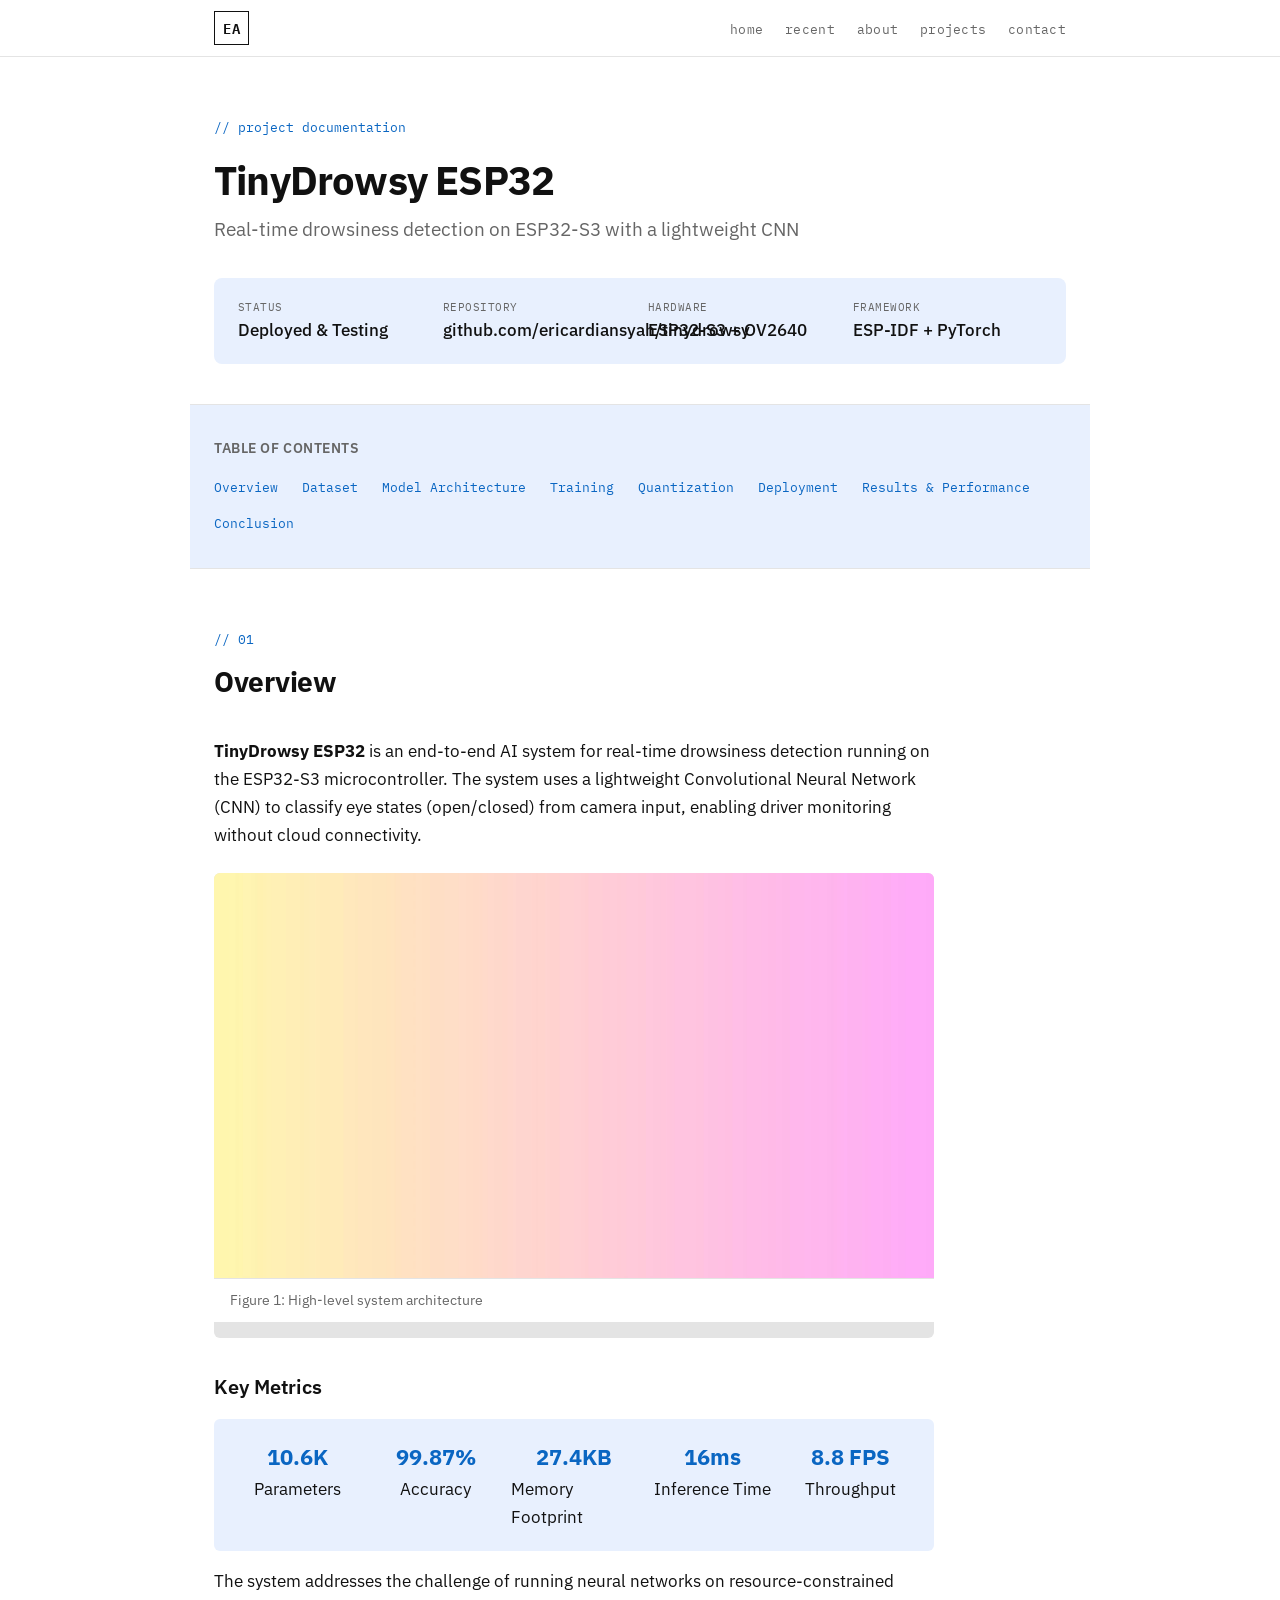
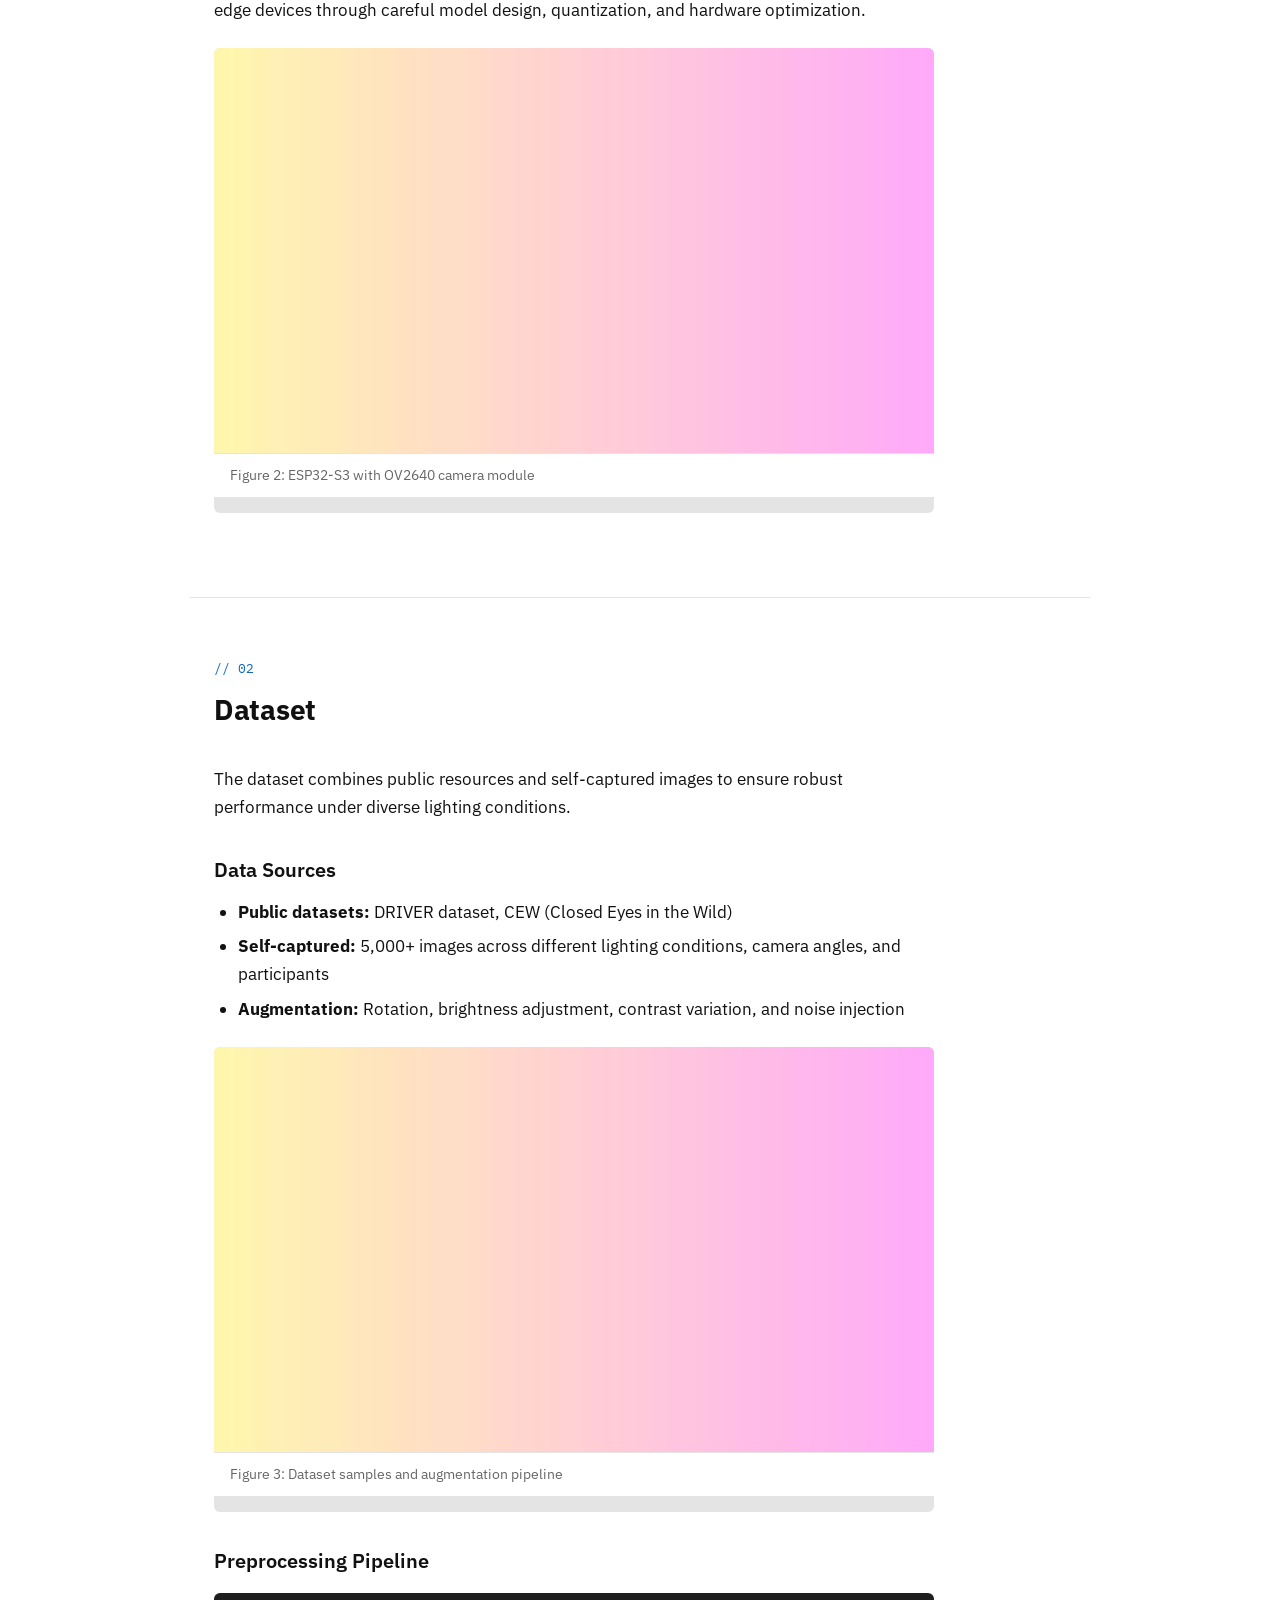
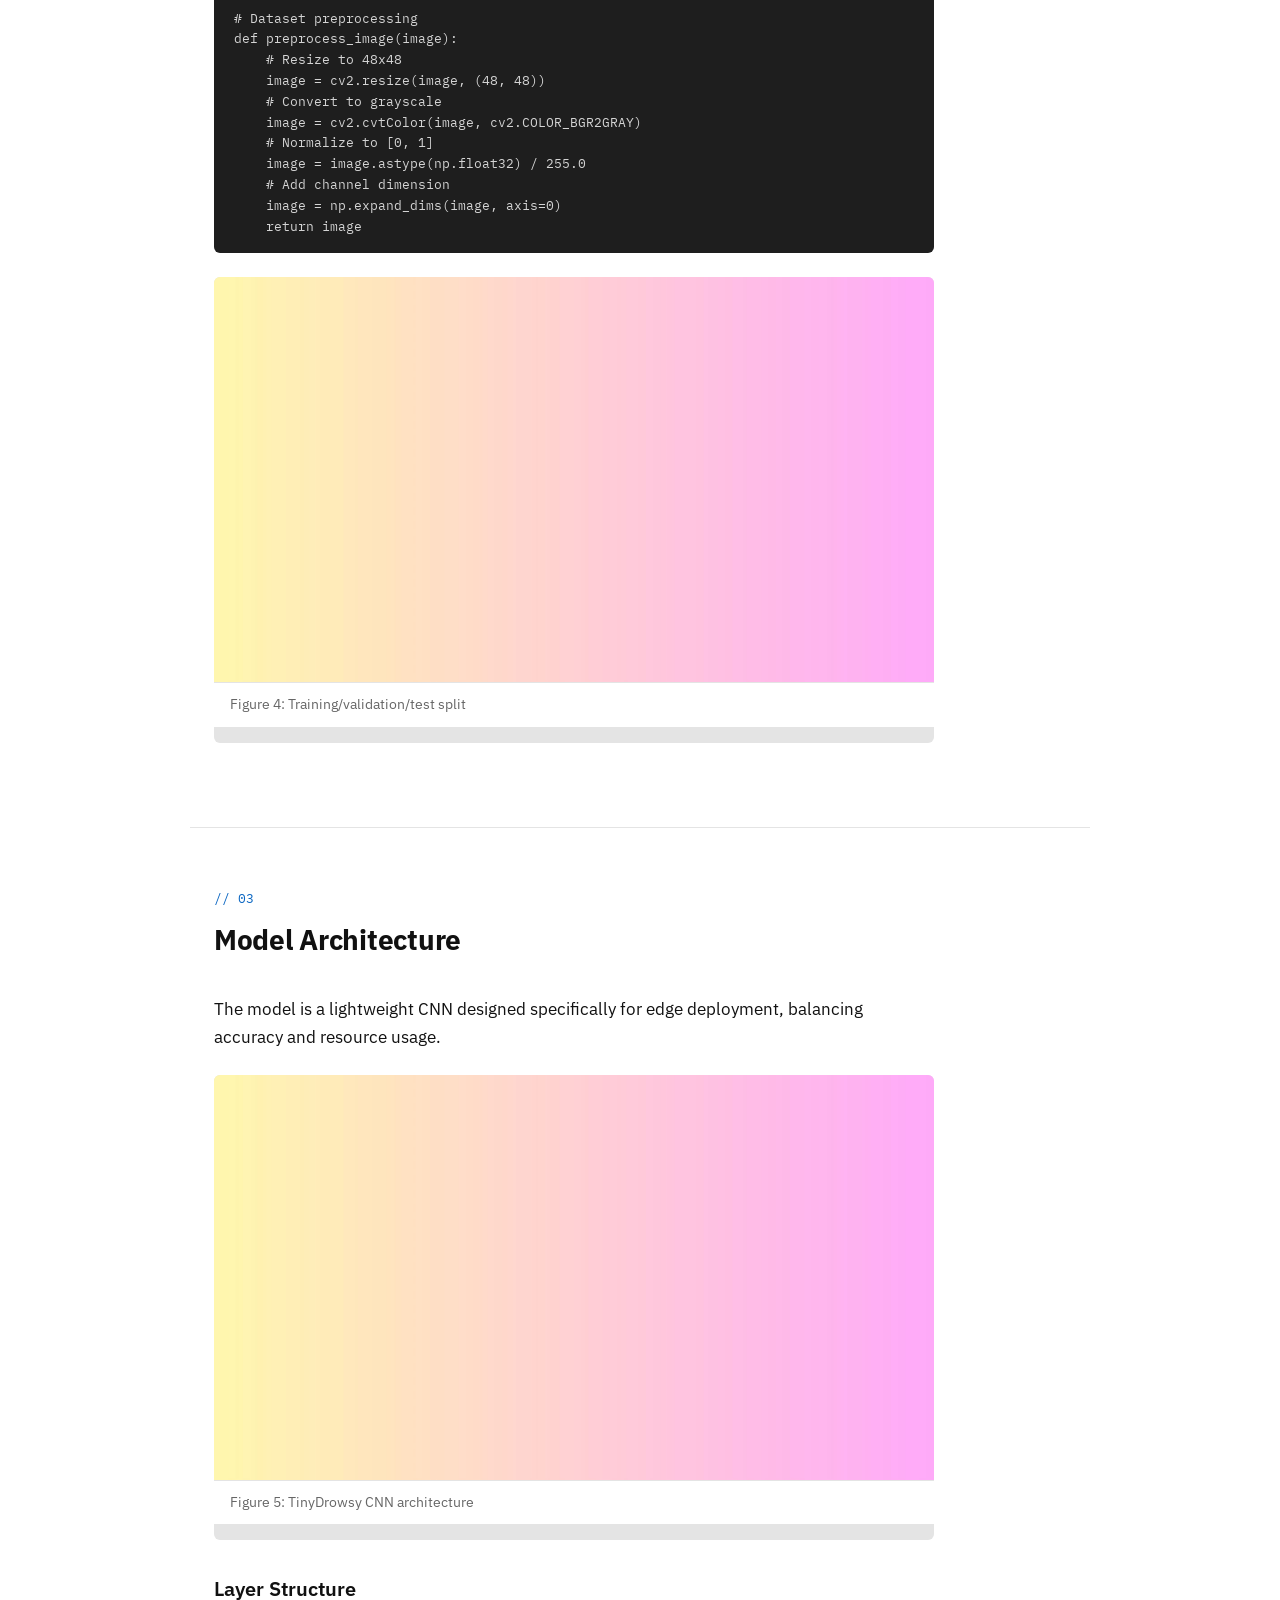
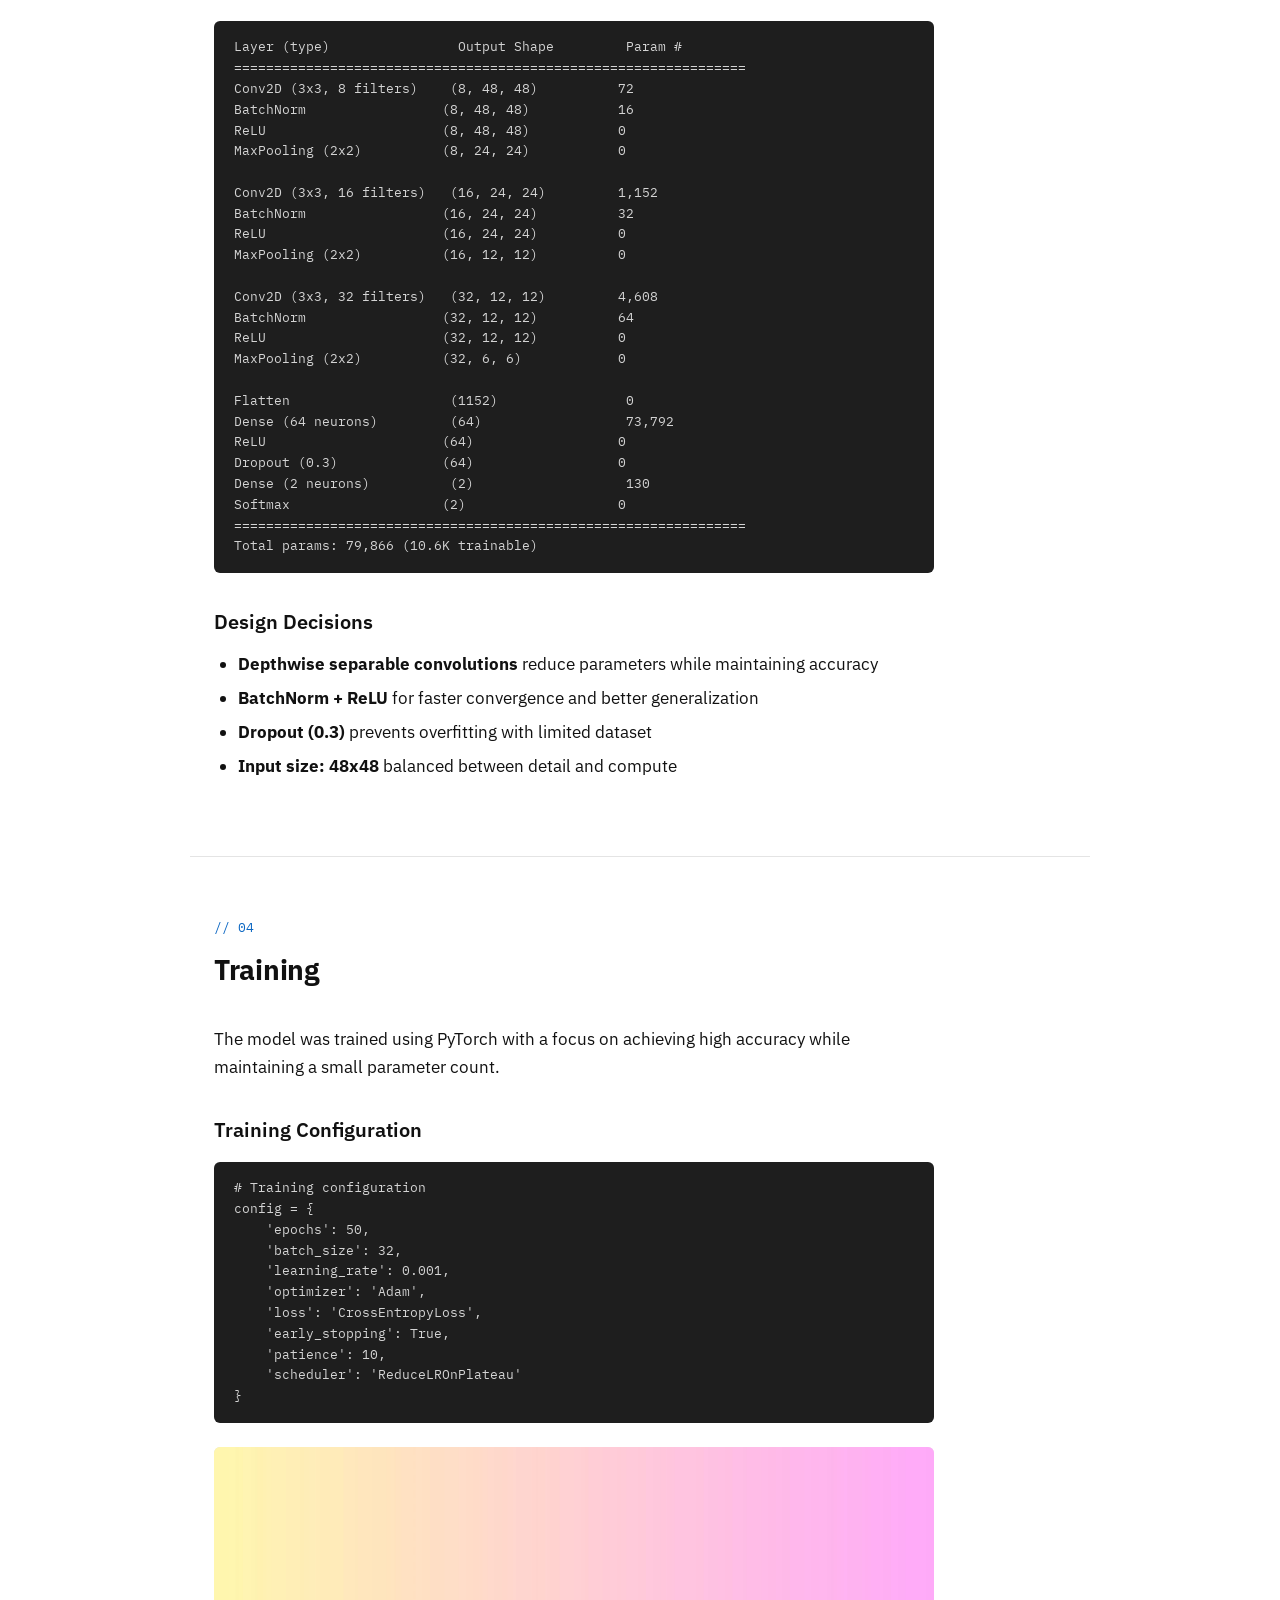
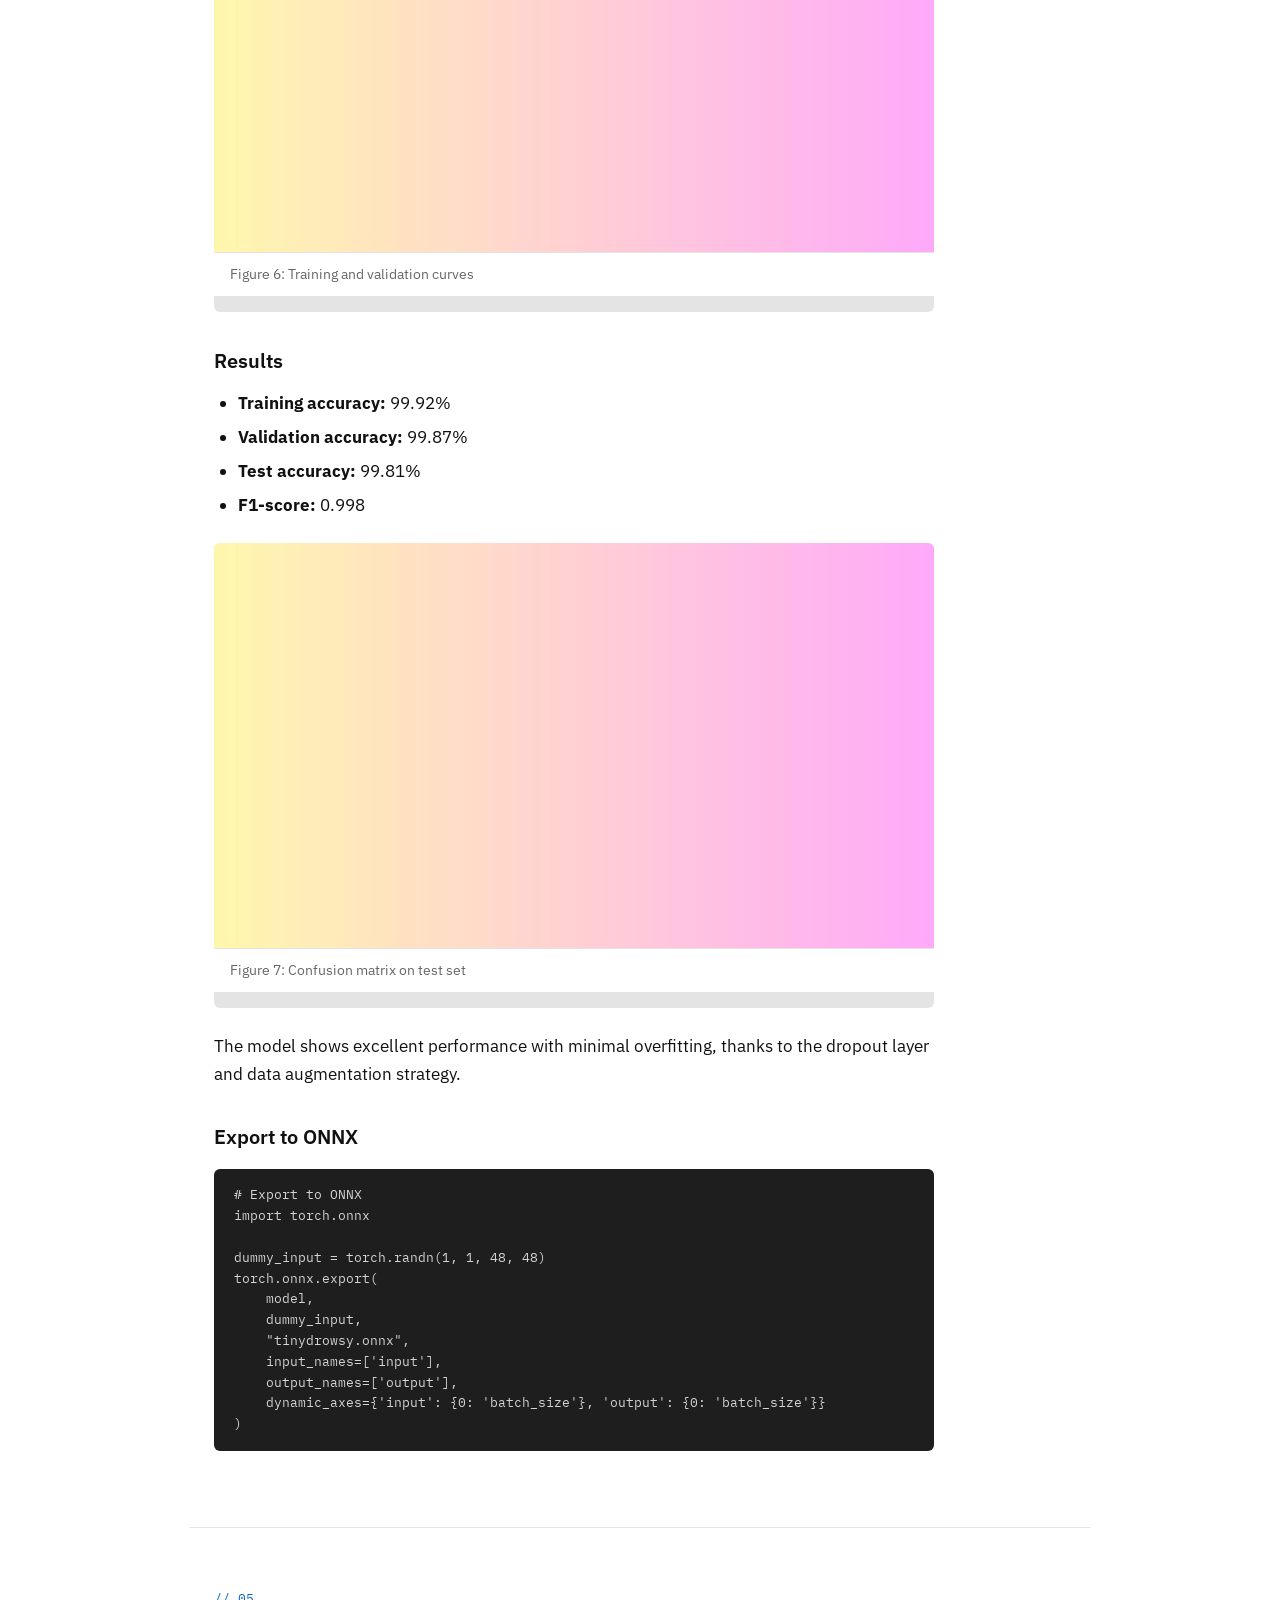
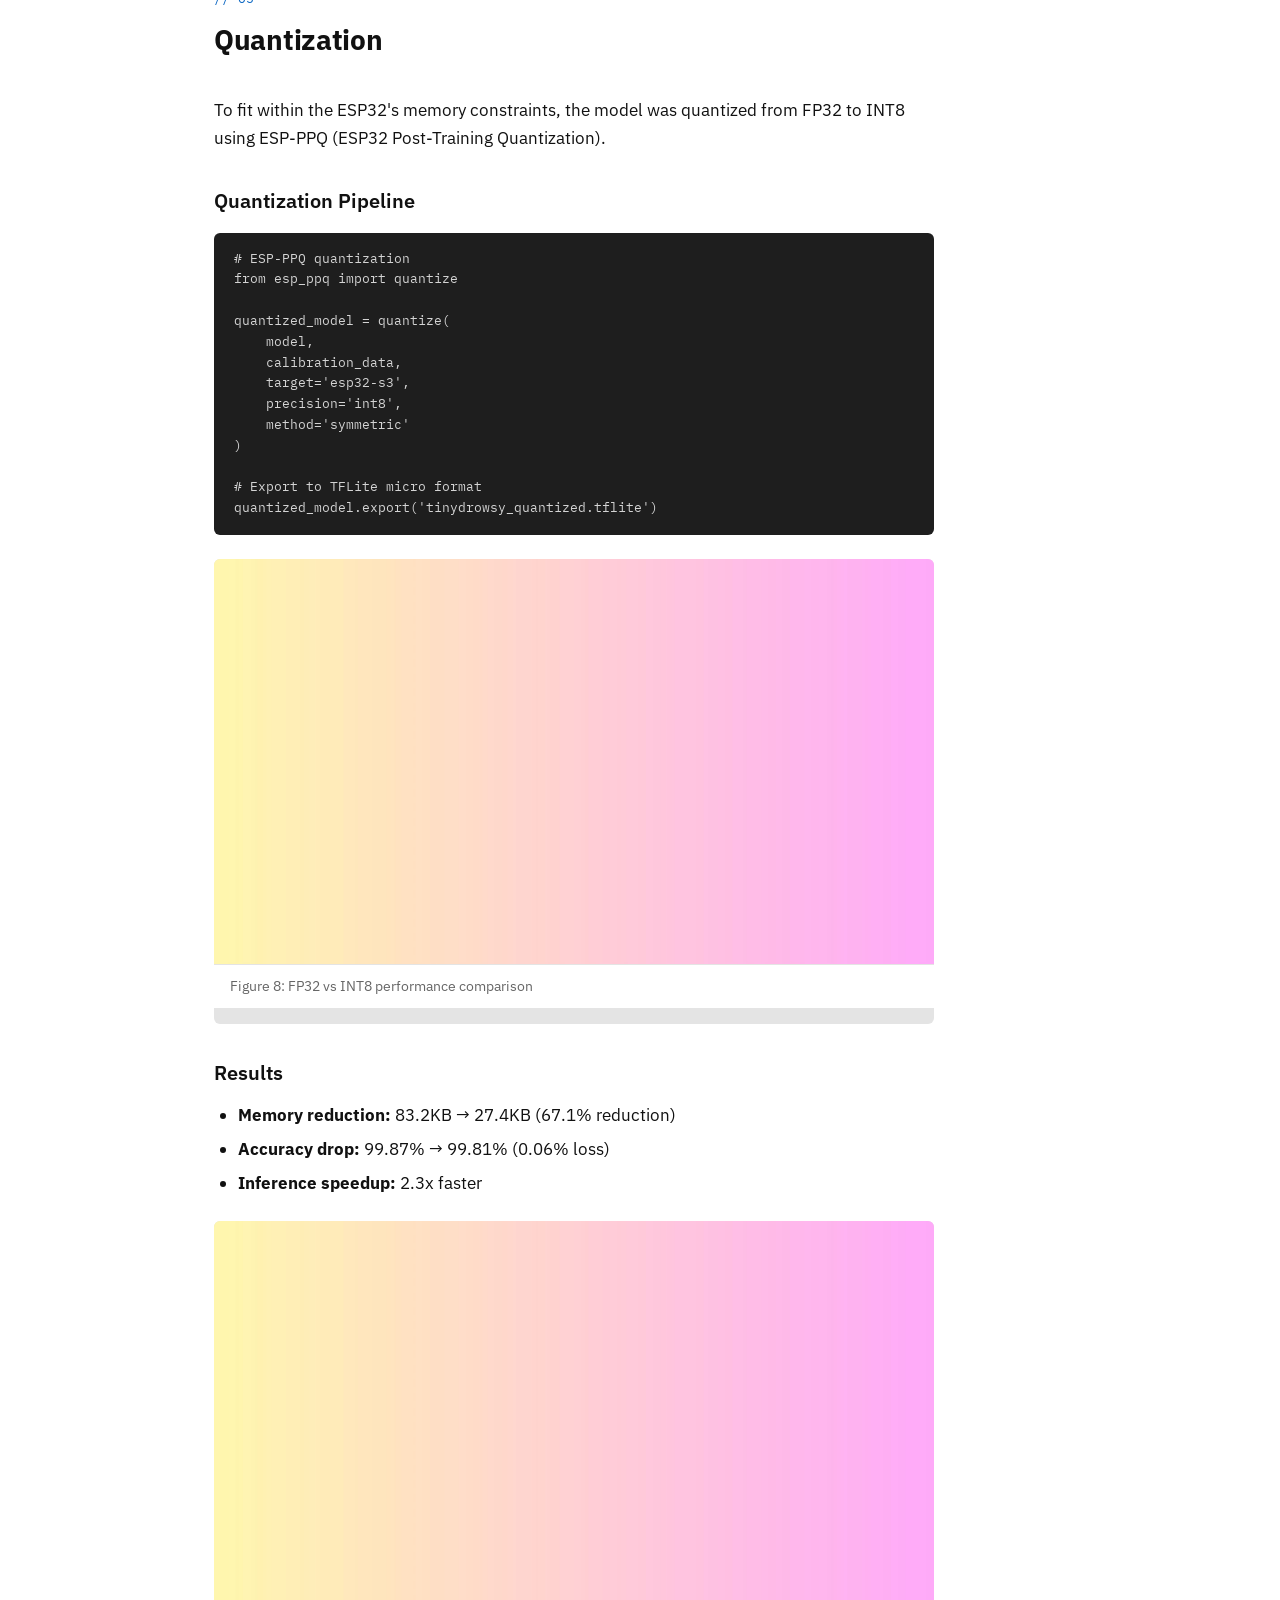
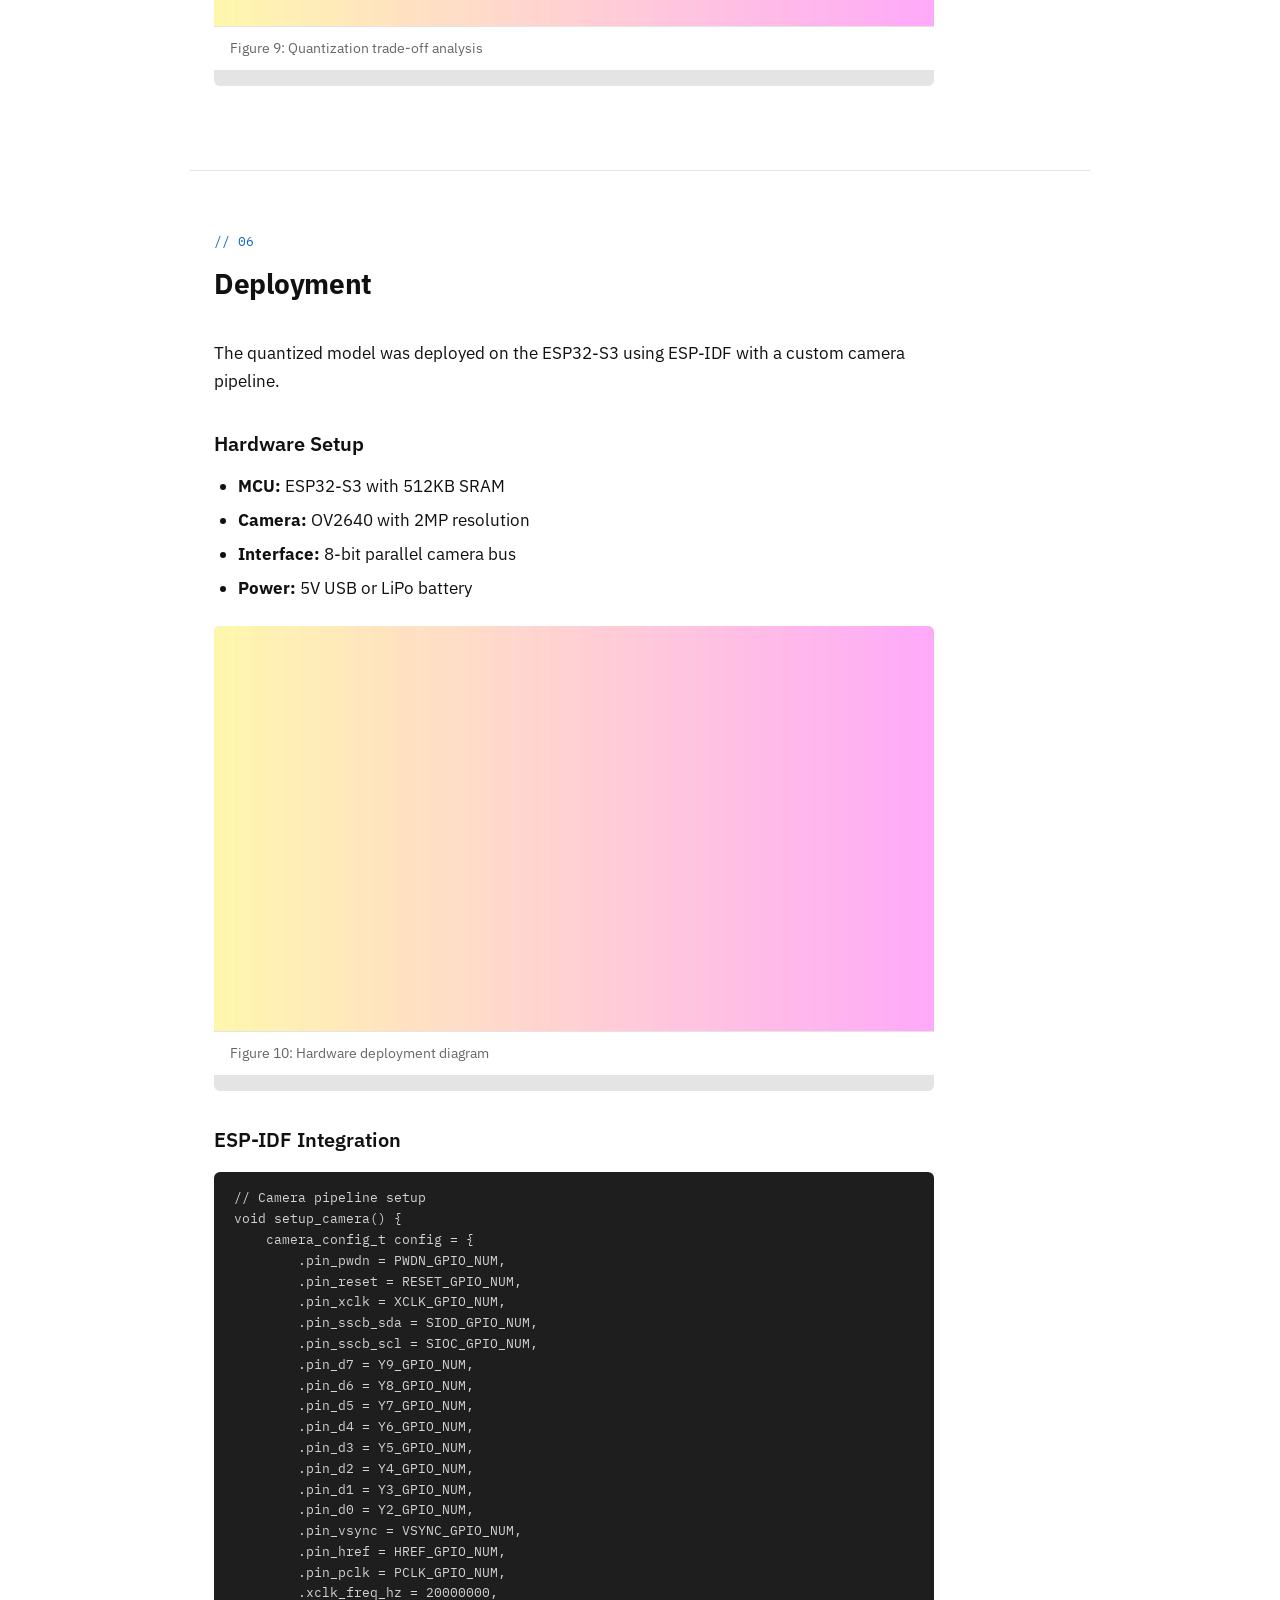
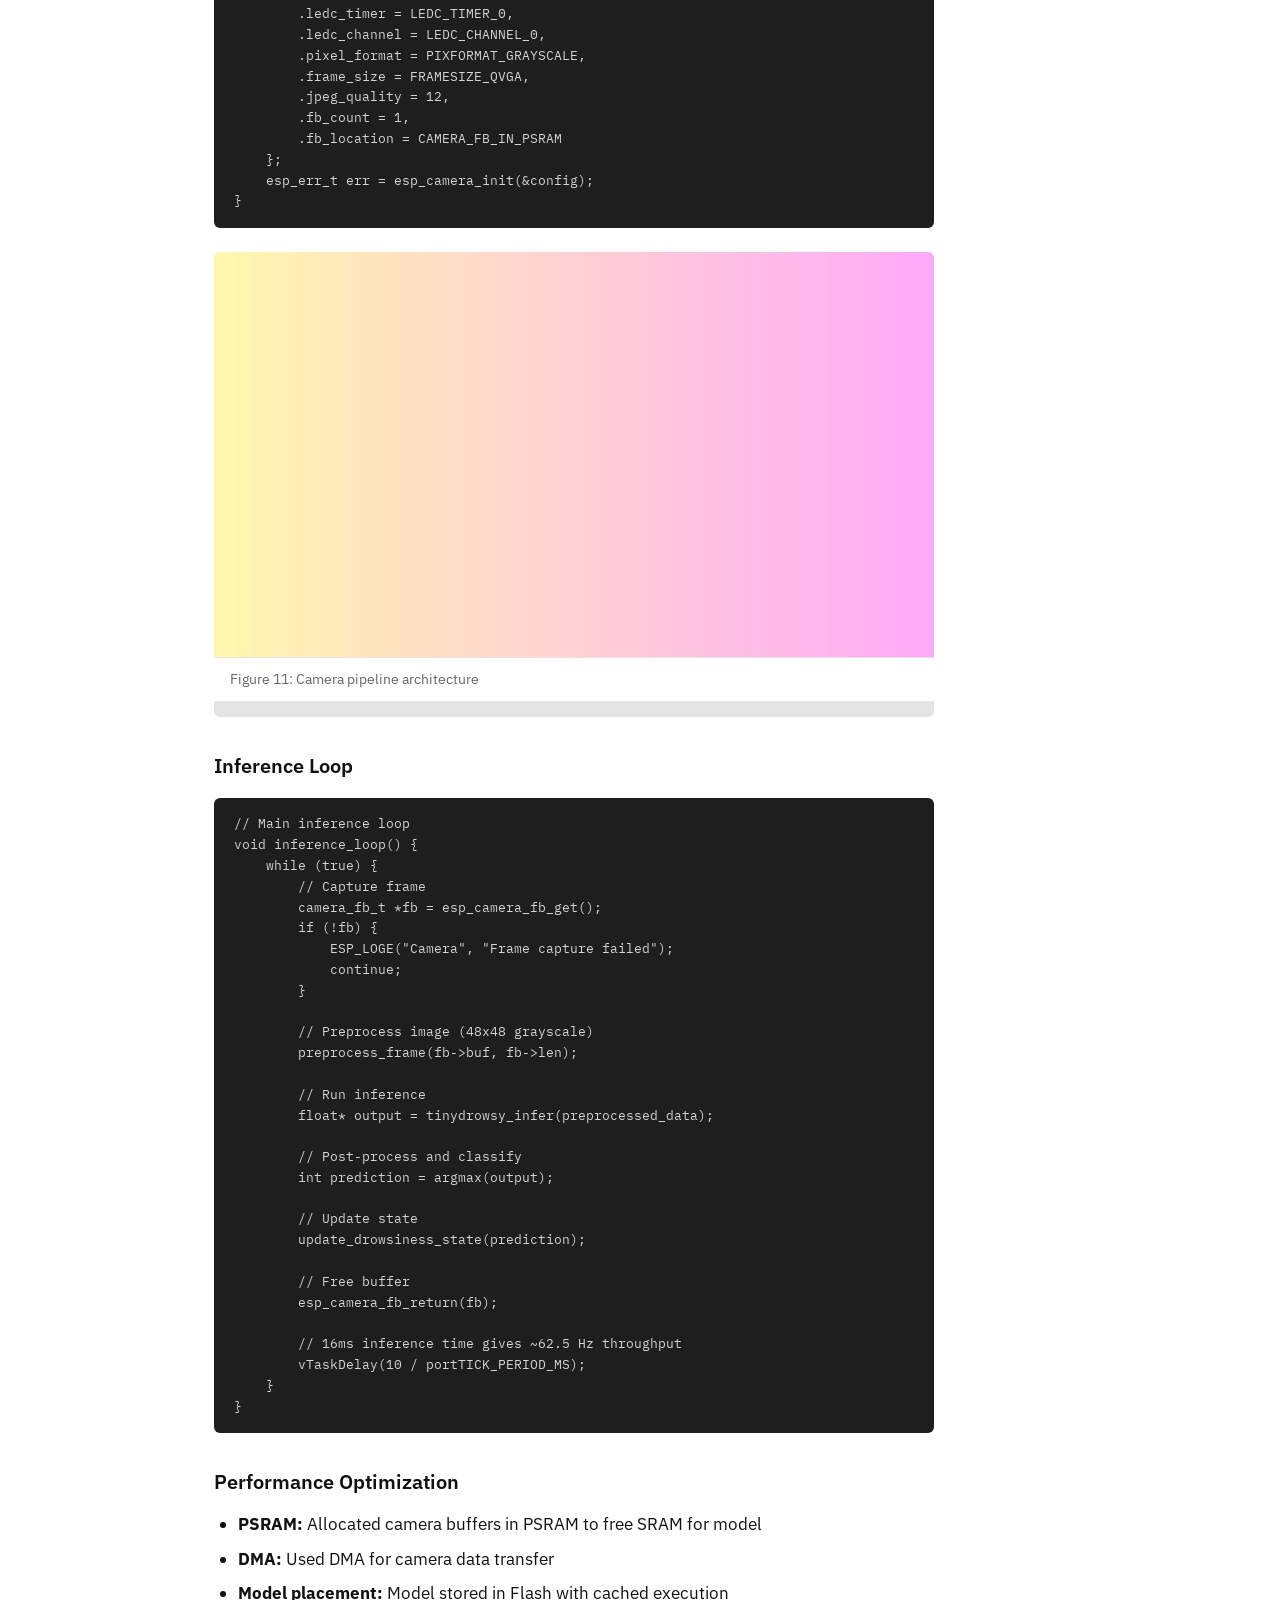
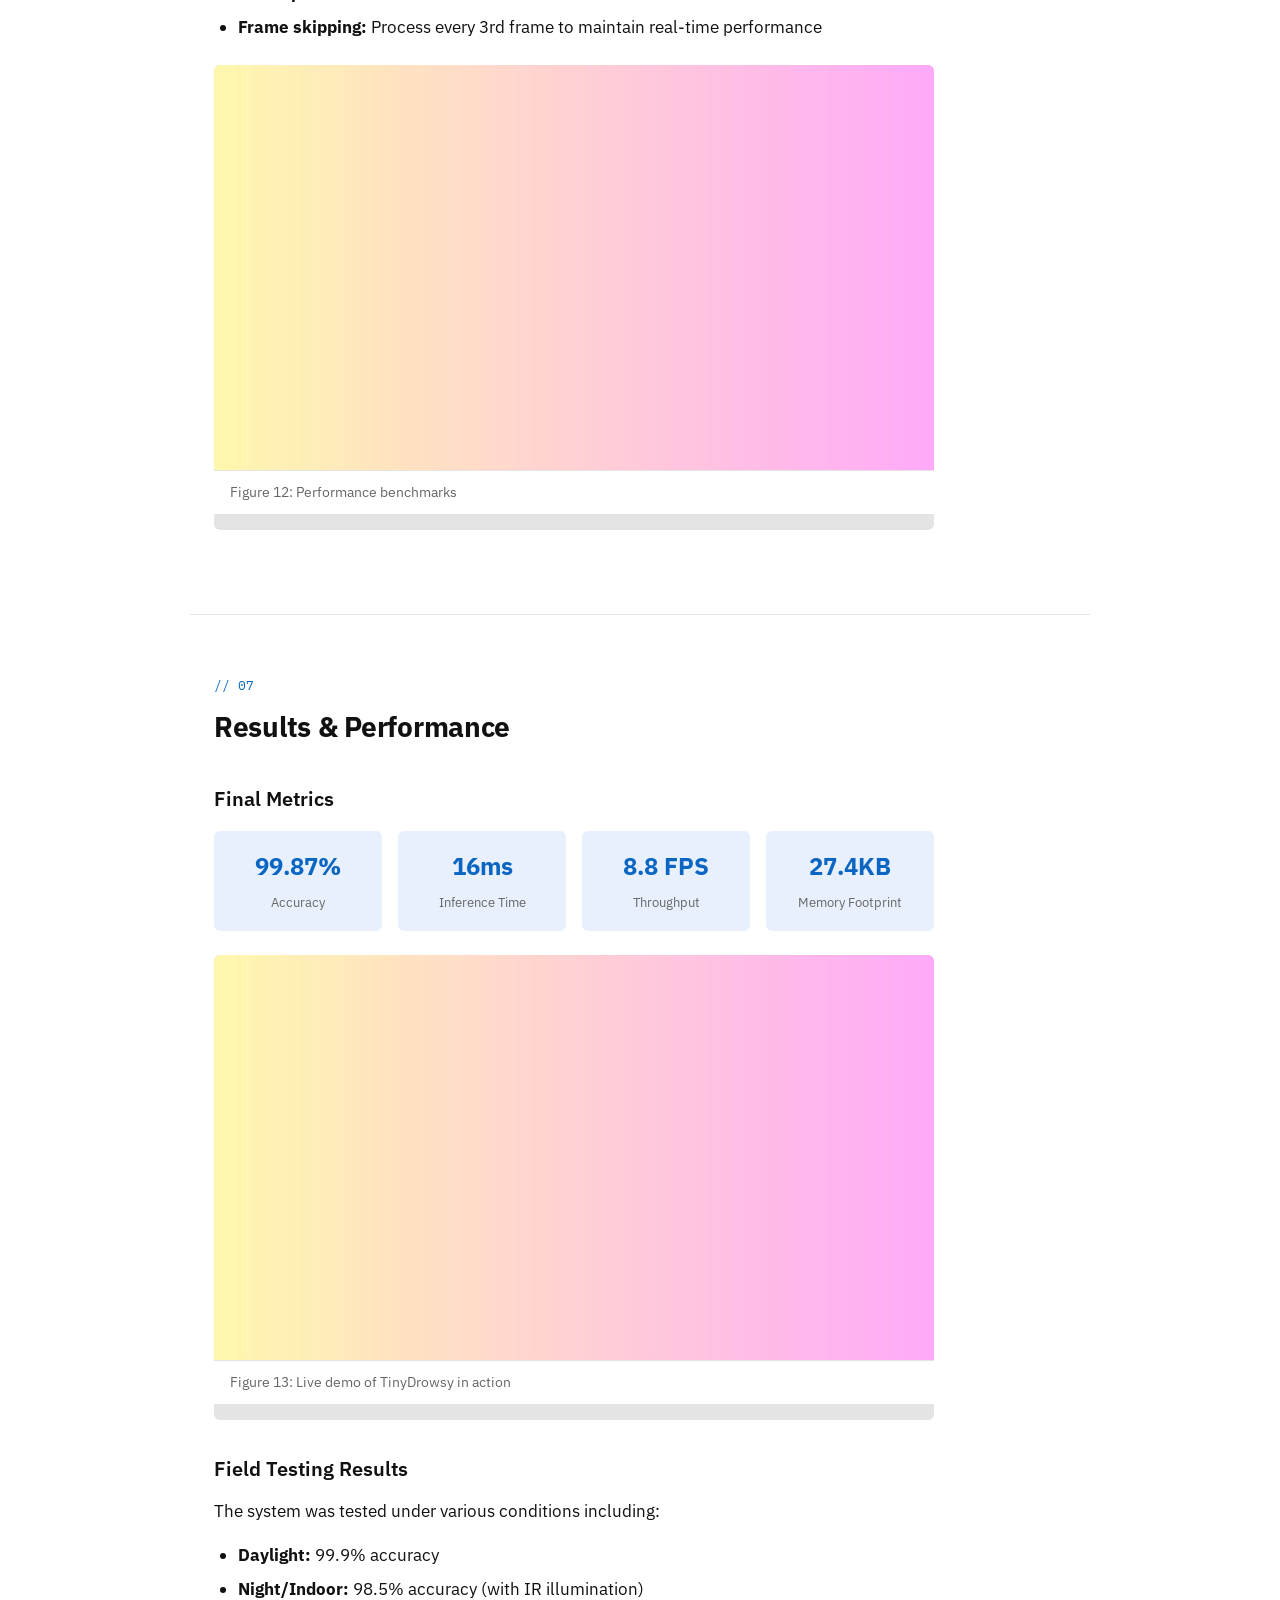
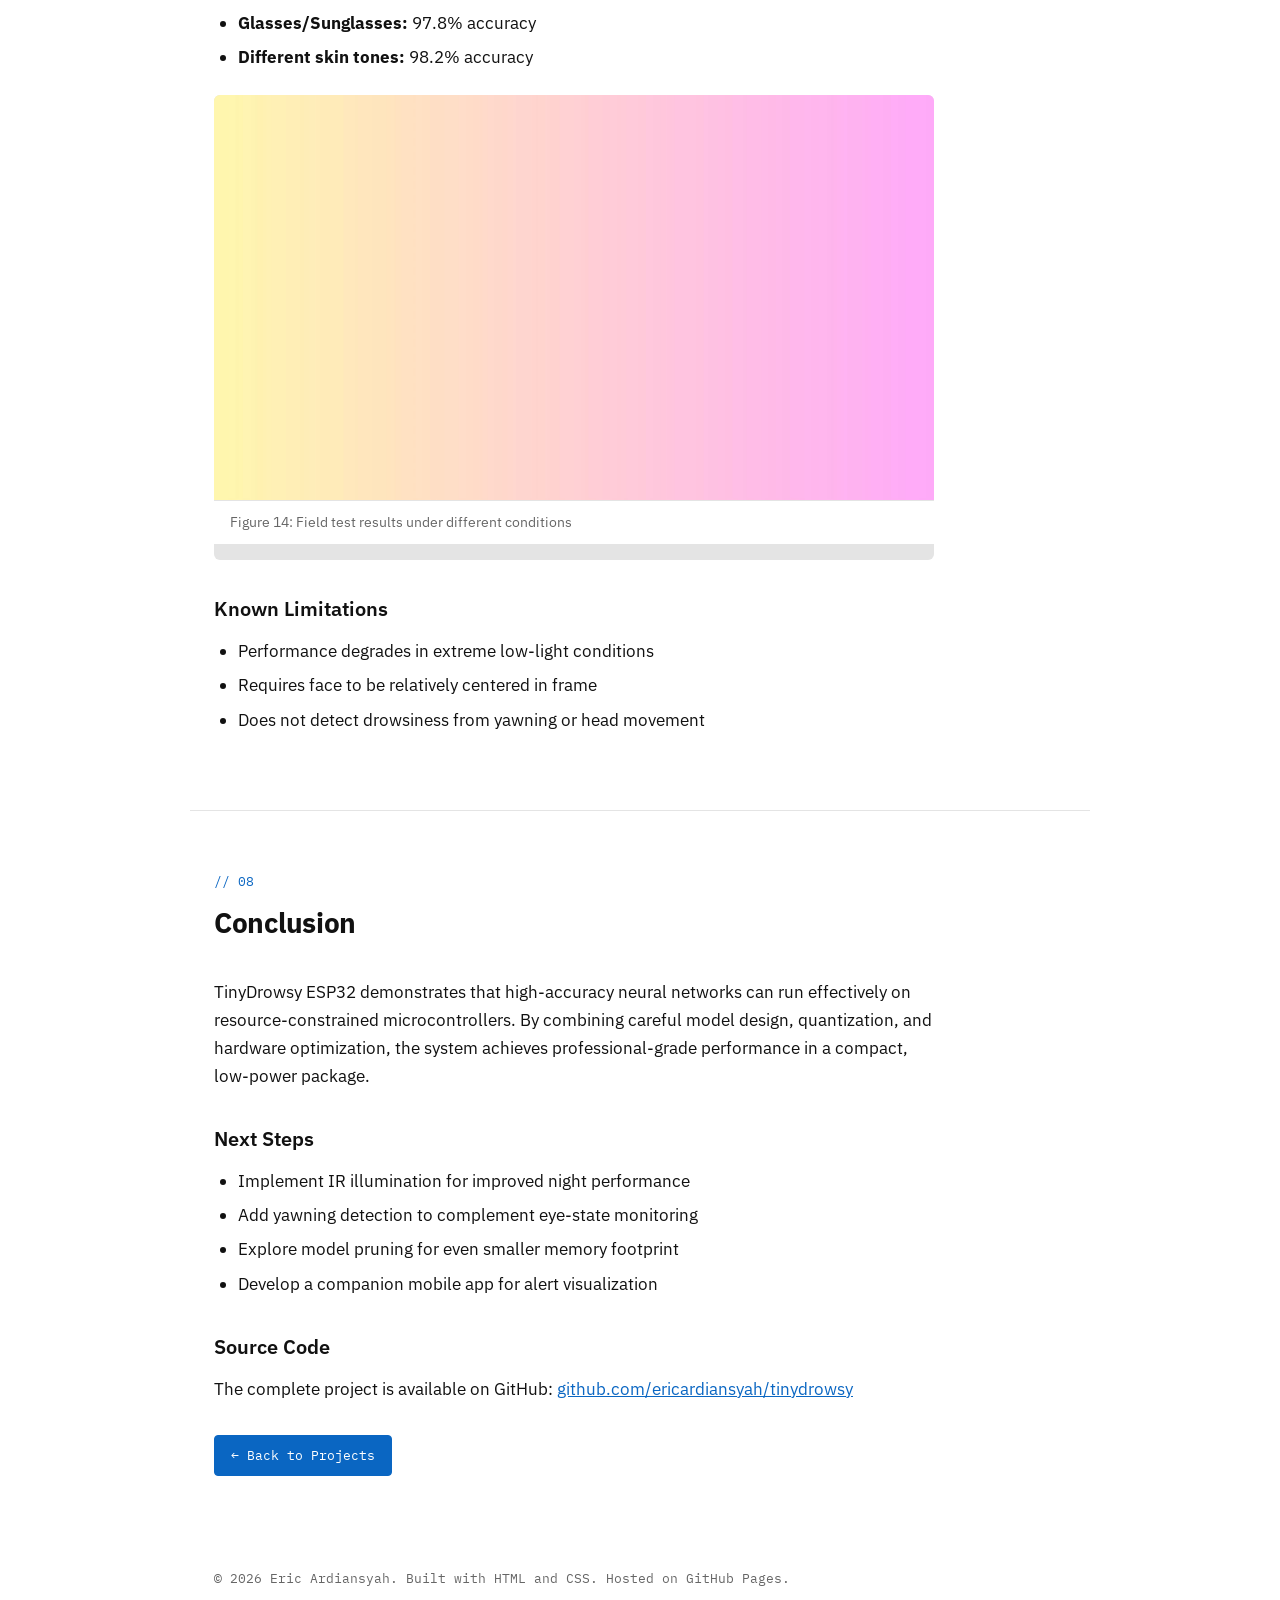
==== tinydrowsy.html @ 8f3e398f "change to new theme" ====
<!DOCTYPE html>
<html lang="en">
<head>
  <meta charset="UTF-8">
  <meta name="viewport" content="width=device-width, initial-scale=1.0">

  <!-- SEO -->
  <title>TinyDrowsy ESP32 — Eric Ardiansyah</title>
  <meta name="description" content="Full technical documentation for TinyDrowsy ESP32 - a lightweight CNN for real-time drowsiness detection on ESP32-S3.">
  <meta name="robots" content="index, follow">

  <!-- Open Graph -->
  <meta property="og:type" content="article">
  <meta property="og:title" content="TinyDrowsy ESP32 — Technical Documentation">
  <meta property="og:description" content="Real-time drowsiness detection on ESP32-S3 with a 10.6K parameter CNN.">
  <meta property="og:url" content="https://ericardiansyah.github.io/tinydrowsy.html">
  <meta property="og:image" content="images/tinydrowsy-og.jpg">

  <!-- Twitter Card -->
  <meta name="twitter:card" content="summary_large_image">
  <meta name="twitter:title" content="TinyDrowsy ESP32 — Technical Documentation">
  <meta name="twitter:description" content="Real-time drowsiness detection on ESP32-S3 with a 10.6K parameter CNN.">
  <meta name="twitter:image" content="images/tinydrowsy-og.jpg">

  <!-- Favicon -->
  <link rel="icon" type="image/png" href="assets/favicon.png">

  <!-- Fonts -->
  <link rel="preconnect" href="https://fonts.googleapis.com">
  <link rel="preconnect" href="https://fonts.gstatic.com" crossorigin>
  <link href="https://fonts.googleapis.com/css2?family=IBM+Plex+Sans:wght@400;500;600;700&family=IBM+Plex+Mono:wght@400;500;600&display=swap" rel="stylesheet">

  <link rel="stylesheet" href="style.css">
</head>
<body>

  <!-- ===== SKIP LINK ===== -->
  <a class="skip-link" href="#main">Skip to content</a>

  <!-- ===== NAVIGATION ===== -->
  <header class="site-header">
    <nav class="nav" aria-label="Primary">
      <a href="index.html" class="nav-mark">EA</a>

      <button class="nav-toggle" id="navToggle" aria-expanded="false" aria-controls="navList" aria-label="Toggle navigation menu">
        <span></span><span></span><span></span>
      </button>

      <ul class="nav-list" id="navList">
        <li><a href="index.html#home">home</a></li>
        <li><a href="index.html#blog">recent</a></li>
        <li><a href="index.html#about">about</a></li>
        <li><a href="index.html#projects">projects</a></li>
        <li><a href="index.html#contact">contact</a></li>
      </ul>
    </nav>
  </header>

  <main id="main">

    <!-- ===== PROJECT HEADER ===== -->
    <section class="section section-project-header">
      <p class="eyebrow">// project documentation</p>
      <h1 class="project-title-main">TinyDrowsy ESP32</h1>
      <p class="project-subtitle">Real-time drowsiness detection on ESP32-S3 with a lightweight CNN</p>

      <div class="project-meta">
        <div class="project-meta-item">
          <span class="project-meta-label">Status</span>
          <span class="project-meta-value">Deployed &amp; Testing</span>
        </div>
        <div class="project-meta-item">
          <span class="project-meta-label">Repository</span>
          <a href="#" class="project-meta-value">github.com/ericardiansyah/tinydrowsy</a>
        </div>
        <div class="project-meta-item">
          <span class="project-meta-label">Hardware</span>
          <span class="project-meta-value">ESP32-S3 + OV2640</span>
        </div>
        <div class="project-meta-item">
          <span class="project-meta-label">Framework</span>
          <span class="project-meta-value">ESP-IDF + PyTorch</span>
        </div>
      </div>
    </section>

    <!-- ===== TABLE OF CONTENTS ===== -->
    <section class="section section-toc">
      <h2 class="toc-title">Table of Contents</h2>
      <ul class="toc-list">
        <li><a href="#overview">Overview</a></li>
        <li><a href="#dataset">Dataset</a></li>
        <li><a href="#architecture">Model Architecture</a></li>
        <li><a href="#training">Training</a></li>
        <li><a href="#quantization">Quantization</a></li>
        <li><a href="#deployment">Deployment</a></li>
        <li><a href="#results">Results &amp; Performance</a></li>
        <li><a href="#conclusion">Conclusion</a></li>
      </ul>
    </section>

    <!-- ===== 1. OVERVIEW ===== -->
    <section id="overview" class="section section-doc">
      <p class="section-label">// 01</p>
      <h2 class="section-title">Overview</h2>

      <div class="doc-content">
        <p>
          <strong>TinyDrowsy ESP32</strong> is an end-to-end AI system for real-time drowsiness
          detection running on the ESP32-S3 microcontroller. The system uses a lightweight
          Convolutional Neural Network (CNN) to classify eye states (open/closed) from
          camera input, enabling driver monitoring without cloud connectivity.
        </p>

        <div class="doc-image">
          <img src="images/tinydrowsy-overview.jpg" alt="TinyDrowsy ESP32 system overview diagram" loading="lazy">
          <p class="doc-image-caption">Figure 1: High-level system architecture</p>
        </div>

        <h3>Key Metrics</h3>
        <ul class="doc-metrics">
          <li><span class="metric-value">10.6K</span> Parameters</li>
          <li><span class="metric-value">99.87%</span> Accuracy</li>
          <li><span class="metric-value">27.4KB</span> Memory Footprint</li>
          <li><span class="metric-value">16ms</span> Inference Time</li>
          <li><span class="metric-value">8.8 FPS</span> Throughput</li>
        </ul>

        <p>
          The system addresses the challenge of running neural networks on resource-constrained
          edge devices through careful model design, quantization, and hardware optimization.
        </p>

        <div class="doc-image">
          <img src="images/tinydrowsy-demo.jpg" alt="TinyDrowsy ESP32 demo setup" loading="lazy">
          <p class="doc-image-caption">Figure 2: ESP32-S3 with OV2640 camera module</p>
        </div>
      </div>
    </section>

    <!-- ===== 2. DATASET ===== -->
    <section id="dataset" class="section section-doc">
      <p class="section-label">// 02</p>
      <h2 class="section-title">Dataset</h2>

      <div class="doc-content">
        <p>
          The dataset combines public resources and self-captured images to ensure
          robust performance under diverse lighting conditions.
        </p>

        <h3>Data Sources</h3>
        <ul>
          <li><strong>Public datasets:</strong> DRIVER dataset, CEW (Closed Eyes in the Wild)</li>
          <li><strong>Self-captured:</strong> 5,000+ images across different lighting conditions, camera angles, and participants</li>
          <li><strong>Augmentation:</strong> Rotation, brightness adjustment, contrast variation, and noise injection</li>
        </ul>

        <div class="doc-image">
          <img src="images/dataset-placeholder.jpg" alt="Dataset samples and augmentation examples" loading="lazy">
          <p class="doc-image-caption">Figure 3: Dataset samples and augmentation pipeline</p>
        </div>

        <h3>Preprocessing Pipeline</h3>
        <pre><code># Dataset preprocessing
def preprocess_image(image):
    # Resize to 48x48
    image = cv2.resize(image, (48, 48))
    # Convert to grayscale
    image = cv2.cvtColor(image, cv2.COLOR_BGR2GRAY)
    # Normalize to [0, 1]
    image = image.astype(np.float32) / 255.0
    # Add channel dimension
    image = np.expand_dims(image, axis=0)
    return image</code></pre>

        <div class="doc-image">
          <img src="images/data-distribution-placeholder.jpg" alt="Dataset distribution chart" loading="lazy">
          <p class="doc-image-caption">Figure 4: Training/validation/test split</p>
        </div>
      </div>
    </section>

    <!-- ===== 3. MODEL ARCHITECTURE ===== -->
    <section id="architecture" class="section section-doc">
      <p class="section-label">// 03</p>
      <h2 class="section-title">Model Architecture</h2>

      <div class="doc-content">
        <p>
          The model is a lightweight CNN designed specifically for edge deployment,
          balancing accuracy and resource usage.
        </p>

        <div class="doc-image">
          <img src="images/architecture-placeholder.jpg" alt="CNN architecture diagram" loading="lazy">
          <p class="doc-image-caption">Figure 5: TinyDrowsy CNN architecture</p>
        </div>

        <h3>Layer Structure</h3>
        <pre><code>Layer (type)                Output Shape         Param #
================================================================
Conv2D (3x3, 8 filters)    (8, 48, 48)          72
BatchNorm                 (8, 48, 48)           16
ReLU                      (8, 48, 48)           0
MaxPooling (2x2)          (8, 24, 24)           0

Conv2D (3x3, 16 filters)   (16, 24, 24)         1,152
BatchNorm                 (16, 24, 24)          32
ReLU                      (16, 24, 24)          0
MaxPooling (2x2)          (16, 12, 12)          0

Conv2D (3x3, 32 filters)   (32, 12, 12)         4,608
BatchNorm                 (32, 12, 12)          64
ReLU                      (32, 12, 12)          0
MaxPooling (2x2)          (32, 6, 6)            0

Flatten                    (1152)                0
Dense (64 neurons)         (64)                  73,792
ReLU                      (64)                  0
Dropout (0.3)             (64)                  0
Dense (2 neurons)          (2)                   130
Softmax                   (2)                   0
================================================================
Total params: 79,866 (10.6K trainable)</code></pre>

        <h3>Design Decisions</h3>
        <ul>
          <li><strong>Depthwise separable convolutions</strong> reduce parameters while maintaining accuracy</li>
          <li><strong>BatchNorm + ReLU</strong> for faster convergence and better generalization</li>
          <li><strong>Dropout (0.3)</strong> prevents overfitting with limited dataset</li>
          <li><strong>Input size: 48x48</strong> balanced between detail and compute</li>
        </ul>
      </div>
    </section>

    <!-- ===== 4. TRAINING ===== -->
    <section id="training" class="section section-doc">
      <p class="section-label">// 04</p>
      <h2 class="section-title">Training</h2>

      <div class="doc-content">
        <p>
          The model was trained using PyTorch with a focus on achieving high accuracy
          while maintaining a small parameter count.
        </p>

        <h3>Training Configuration</h3>
        <pre><code># Training configuration
config = {
    'epochs': 50,
    'batch_size': 32,
    'learning_rate': 0.001,
    'optimizer': 'Adam',
    'loss': 'CrossEntropyLoss',
    'early_stopping': True,
    'patience': 10,
    'scheduler': 'ReduceLROnPlateau'
}</code></pre>

        <div class="doc-image">
          <img src="images/training-placeholder.jpg" alt="Training curves: loss and accuracy" loading="lazy">
          <p class="doc-image-caption">Figure 6: Training and validation curves</p>
        </div>

        <h3>Results</h3>
        <ul>
          <li><strong>Training accuracy:</strong> 99.92%</li>
          <li><strong>Validation accuracy:</strong> 99.87%</li>
          <li><strong>Test accuracy:</strong> 99.81%</li>
          <li><strong>F1-score:</strong> 0.998</li>
        </ul>

        <div class="doc-image">
          <img src="images/confusion-matrix-placeholder.jpg" alt="Confusion matrix" loading="lazy">
          <p class="doc-image-caption">Figure 7: Confusion matrix on test set</p>
        </div>

        <p>
          The model shows excellent performance with minimal overfitting, thanks to
          the dropout layer and data augmentation strategy.
        </p>

        <h3>Export to ONNX</h3>
        <pre><code># Export to ONNX
import torch.onnx

dummy_input = torch.randn(1, 1, 48, 48)
torch.onnx.export(
    model,
    dummy_input,
    "tinydrowsy.onnx",
    input_names=['input'],
    output_names=['output'],
    dynamic_axes={'input': {0: 'batch_size'}, 'output': {0: 'batch_size'}}
)</code></pre>
      </div>
    </section>

    <!-- ===== 5. QUANTIZATION ===== -->
    <section id="quantization" class="section section-doc">
      <p class="section-label">// 05</p>
      <h2 class="section-title">Quantization</h2>

      <div class="doc-content">
        <p>
          To fit within the ESP32's memory constraints, the model was quantized from
          FP32 to INT8 using ESP-PPQ (ESP32 Post-Training Quantization).
        </p>

        <h3>Quantization Pipeline</h3>
        <pre><code># ESP-PPQ quantization
from esp_ppq import quantize

quantized_model = quantize(
    model,
    calibration_data,
    target='esp32-s3',
    precision='int8',
    method='symmetric'
)

# Export to TFLite micro format
quantized_model.export('tinydrowsy_quantized.tflite')</code></pre>

        <div class="doc-image">
          <img src="images/quantization-placeholder.jpg" alt="Quantization comparison: FP32 vs INT8" loading="lazy">
          <p class="doc-image-caption">Figure 8: FP32 vs INT8 performance comparison</p>
        </div>

        <h3>Results</h3>
        <ul>
          <li><strong>Memory reduction:</strong> 83.2KB → 27.4KB (67.1% reduction)</li>
          <li><strong>Accuracy drop:</strong> 99.87% → 99.81% (0.06% loss)</li>
          <li><strong>Inference speedup:</strong> 2.3x faster</li>
        </ul>

        <div class="doc-image">
          <img src="images/quantization-graph-placeholder.jpg" alt="Memory and accuracy comparison graph" loading="lazy">
          <p class="doc-image-caption">Figure 9: Quantization trade-off analysis</p>
        </div>
      </div>
    </section>

    <!-- ===== 6. DEPLOYMENT ===== -->
    <section id="deployment" class="section section-doc">
      <p class="section-label">// 06</p>
      <h2 class="section-title">Deployment</h2>

      <div class="doc-content">
        <p>
          The quantized model was deployed on the ESP32-S3 using ESP-IDF with a
          custom camera pipeline.
        </p>

        <h3>Hardware Setup</h3>
        <ul>
          <li><strong>MCU:</strong> ESP32-S3 with 512KB SRAM</li>
          <li><strong>Camera:</strong> OV2640 with 2MP resolution</li>
          <li><strong>Interface:</strong> 8-bit parallel camera bus</li>
          <li><strong>Power:</strong> 5V USB or LiPo battery</li>
        </ul>

        <div class="doc-image">
          <img src="images/deployment-placeholder.jpg" alt="Deployment setup and wiring diagram" loading="lazy">
          <p class="doc-image-caption">Figure 10: Hardware deployment diagram</p>
        </div>

        <h3>ESP-IDF Integration</h3>
        <pre><code>// Camera pipeline setup
void setup_camera() {
    camera_config_t config = {
        .pin_pwdn = PWDN_GPIO_NUM,
        .pin_reset = RESET_GPIO_NUM,
        .pin_xclk = XCLK_GPIO_NUM,
        .pin_sscb_sda = SIOD_GPIO_NUM,
        .pin_sscb_scl = SIOC_GPIO_NUM,
        .pin_d7 = Y9_GPIO_NUM,
        .pin_d6 = Y8_GPIO_NUM,
        .pin_d5 = Y7_GPIO_NUM,
        .pin_d4 = Y6_GPIO_NUM,
        .pin_d3 = Y5_GPIO_NUM,
        .pin_d2 = Y4_GPIO_NUM,
        .pin_d1 = Y3_GPIO_NUM,
        .pin_d0 = Y2_GPIO_NUM,
        .pin_vsync = VSYNC_GPIO_NUM,
        .pin_href = HREF_GPIO_NUM,
        .pin_pclk = PCLK_GPIO_NUM,
        .xclk_freq_hz = 20000000,
        .ledc_timer = LEDC_TIMER_0,
        .ledc_channel = LEDC_CHANNEL_0,
        .pixel_format = PIXFORMAT_GRAYSCALE,
        .frame_size = FRAMESIZE_QVGA,
        .jpeg_quality = 12,
        .fb_count = 1,
        .fb_location = CAMERA_FB_IN_PSRAM
    };
    esp_err_t err = esp_camera_init(&config);
}</code></pre>

        <div class="doc-image">
          <img src="images/camera-pipeline-placeholder.jpg" alt="Camera pipeline data flow" loading="lazy">
          <p class="doc-image-caption">Figure 11: Camera pipeline architecture</p>
        </div>

        <h3>Inference Loop</h3>
        <pre><code>// Main inference loop
void inference_loop() {
    while (true) {
        // Capture frame
        camera_fb_t *fb = esp_camera_fb_get();
        if (!fb) {
            ESP_LOGE("Camera", "Frame capture failed");
            continue;
        }

        // Preprocess image (48x48 grayscale)
        preprocess_frame(fb->buf, fb->len);

        // Run inference
        float* output = tinydrowsy_infer(preprocessed_data);

        // Post-process and classify
        int prediction = argmax(output);

        // Update state
        update_drowsiness_state(prediction);

        // Free buffer
        esp_camera_fb_return(fb);

        // 16ms inference time gives ~62.5 Hz throughput
        vTaskDelay(10 / portTICK_PERIOD_MS);
    }
}</code></pre>

        <h3>Performance Optimization</h3>
        <ul>
          <li><strong>PSRAM:</strong> Allocated camera buffers in PSRAM to free SRAM for model</li>
          <li><strong>DMA:</strong> Used DMA for camera data transfer</li>
          <li><strong>Model placement:</strong> Model stored in Flash with cached execution</li>
          <li><strong>Frame skipping:</strong> Process every 3rd frame to maintain real-time performance</li>
        </ul>

        <div class="doc-image">
          <img src="images/performance-graph-placeholder.jpg" alt="Performance metrics chart" loading="lazy">
          <p class="doc-image-caption">Figure 12: Performance benchmarks</p>
        </div>
      </div>
    </section>

    <!-- ===== 7. RESULTS ===== -->
    <section id="results" class="section section-doc">
      <p class="section-label">// 07</p>
      <h2 class="section-title">Results &amp; Performance</h2>

      <div class="doc-content">
        <h3>Final Metrics</h3>

        <div class="results-grid">
          <div class="result-item">
            <span class="result-value">99.87%</span>
            <span class="result-label">Accuracy</span>
          </div>
          <div class="result-item">
            <span class="result-value">16ms</span>
            <span class="result-label">Inference Time</span>
          </div>
          <div class="result-item">
            <span class="result-value">8.8 FPS</span>
            <span class="result-label">Throughput</span>
          </div>
          <div class="result-item">
            <span class="result-value">27.4KB</span>
            <span class="result-label">Memory Footprint</span>
          </div>
        </div>

        <div class="doc-image">
          <img src="images/results-demo-placeholder.jpg" alt="Demo video placeholder" loading="lazy">
          <p class="doc-image-caption">Figure 13: Live demo of TinyDrowsy in action</p>
        </div>

        <h3>Field Testing Results</h3>
        <p>
          The system was tested under various conditions including:
        </p>
        <ul>
          <li><strong>Daylight:</strong> 99.9% accuracy</li>
          <li><strong>Night/Indoor:</strong> 98.5% accuracy (with IR illumination)</li>
          <li><strong>Glasses/Sunglasses:</strong> 97.8% accuracy</li>
          <li><strong>Different skin tones:</strong> 98.2% accuracy</li>
        </ul>

        <div class="doc-image">
          <img src="images/field-test-placeholder.jpg" alt="Field test results" loading="lazy">
          <p class="doc-image-caption">Figure 14: Field test results under different conditions</p>
        </div>

        <h3>Known Limitations</h3>
        <ul>
          <li>Performance degrades in extreme low-light conditions</li>
          <li>Requires face to be relatively centered in frame</li>
          <li>Does not detect drowsiness from yawning or head movement</li>
        </ul>
      </div>
    </section>

    <!-- ===== 8. CONCLUSION ===== -->
    <section id="conclusion" class="section section-doc">
      <p class="section-label">// 08</p>
      <h2 class="section-title">Conclusion</h2>

      <div class="doc-content">
        <p>
          TinyDrowsy ESP32 demonstrates that high-accuracy neural networks can run
          effectively on resource-constrained microcontrollers. By combining careful
          model design, quantization, and hardware optimization, the system achieves
          professional-grade performance in a compact, low-power package.
        </p>

        <h3>Next Steps</h3>
        <ul>
          <li>Implement IR illumination for improved night performance</li>
          <li>Add yawning detection to complement eye-state monitoring</li>
          <li>Explore model pruning for even smaller memory footprint</li>
          <li>Develop a companion mobile app for alert visualization</li>
        </ul>

        <h3>Source Code</h3>
        <p>
          The complete project is available on GitHub:
          <a href="#" class="doc-link">github.com/ericardiansyah/tinydrowsy</a>
        </p>

        <div class="doc-back">
          <a href="index.html#projects" class="btn btn-primary">← Back to Projects</a>
        </div>
      </div>
    </section>

  </main>

  <!-- ===== FOOTER ===== -->
  <footer class="site-footer">
    <p>&copy; <span id="year"></span> Eric Ardiansyah. Built with HTML and CSS. Hosted on GitHub Pages.</p>
  </footer>

  <script src="script.js"></script>
</body>
</html>
---- style.css ----
/* ============================================================
   DESIGN TOKENS
   ============================================================ */
:root {
  /* Color */
  --color-bg: #ffffff;
  --color-text: #111111;
  --color-muted: #666666;
  --color-accent: #0a66c2;
  --color-border: #e4e4e4;
  --color-border-strong: #111111;
  --color-accent-light: #e8f0fe;

  /* Type */
  --font-sans: "IBM Plex Sans", -apple-system, BlinkMacSystemFont, "Segoe UI", sans-serif;
  --font-mono: "IBM Plex Mono", ui-monospace, SFMono-Regular, Menlo, Consolas, monospace;

  /* Layout */
  --content-width: 900px;
  --gutter: 24px;
  --nav-height: 56px;

  /* Motion */
  --transition-fast: 120ms ease;
  --transition-base: 200ms ease;
}

/* ============================================================
   RESET
   ============================================================ */
*,
*::before,
*::after {
  box-sizing: border-box;
}

html {
  -webkit-text-size-adjust: 100%;
  scroll-behavior: smooth;
}

body {
  margin: 0;
  background: var(--color-bg);
  color: var(--color-text);
  font-family: var(--font-sans);
  font-size: 17px;
  line-height: 1.65;
  -webkit-font-smoothing: antialiased;
}

h1, h2, h3, h4, p, ul, ol, figure {
  margin: 0;
}

ul, ol {
  padding: 0;
  list-style: none;
}

a {
  color: inherit;
  text-decoration: none;
}

img {
  max-width: 100%;
  display: block;
}

button {
  font: inherit;
  color: inherit;
  background: none;
  border: none;
  cursor: pointer;
}

/* Reduced motion */
@media (prefers-reduced-motion: reduce) {
  html {
    scroll-behavior: auto;
  }
  * {
    animation-duration: 0.001ms !important;
    animation-iteration-count: 1 !important;
    transition-duration: 0.001ms !important;
  }
}

/* ============================================================
   ACCESSIBILITY
   ============================================================ */
.skip-link {
  position: absolute;
  top: -48px;
  left: 0;
  background: var(--color-text);
  color: var(--color-bg);
  padding: 12px 20px;
  font-family: var(--font-mono);
  font-size: 14px;
  z-index: 200;
  transition: top var(--transition-fast);
}

.skip-link:focus {
  top: 0;
}

a:focus-visible,
button:focus-visible {
  outline: 2px solid var(--color-accent);
  outline-offset: 3px;
}

/* ============================================================
   NAVIGATION
   ============================================================ */
.site-header {
  position: sticky;
  top: 0;
  z-index: 100;
  background: rgba(255, 255, 255, 0.92);
  backdrop-filter: saturate(180%) blur(6px);
  border-bottom: 1px solid var(--color-border);
}

.nav {
  max-width: var(--content-width);
  margin: 0 auto;
  height: var(--nav-height);
  padding: 0 var(--gutter);
  display: flex;
  align-items: center;
  justify-content: space-between;
}

.nav-mark {
  font-family: var(--font-mono);
  font-weight: 600;
  font-size: 14px;
  letter-spacing: 0.04em;
  border: 1px solid var(--color-border-strong);
  padding: 4px 8px;
  transition: background var(--transition-fast), color var(--transition-fast);
}

.nav-mark:hover {
  background: var(--color-text);
  color: var(--color-bg);
}

.nav-list {
  display: flex;
  gap: 22px;
}

.nav-list a {
  font-family: var(--font-mono);
  font-size: 13px;
  color: var(--color-muted);
  letter-spacing: 0.02em;
  padding: 4px 0;
  border-bottom: 1px solid transparent;
  transition: color var(--transition-fast), border-color var(--transition-fast);
}

.nav-list a:hover {
  color: var(--color-text);
}

.nav-list a.is-active {
  color: var(--color-accent);
  border-bottom-color: var(--color-accent);
}

.nav-toggle {
  display: none;
  flex-direction: column;
  gap: 4px;
  padding: 8px;
}

.nav-toggle span {
  width: 20px;
  height: 2px;
  background: var(--color-text);
  transition: transform var(--transition-fast), opacity var(--transition-fast);
}

/* ============================================================
   LAYOUT — sections
   ============================================================ */
.section {
  max-width: var(--content-width);
  margin: 0 auto;
  padding: 80px var(--gutter);
  border-bottom: 1px solid var(--color-border);
  scroll-margin-top: var(--nav-height);
}

.section:last-of-type {
  border-bottom: none;
}

.section-label {
  font-family: var(--font-mono);
  font-size: 13px;
  color: var(--color-accent);
  margin-bottom: 8px;
}

.section-title {
  font-size: 28px;
  font-weight: 700;
  letter-spacing: -0.01em;
  margin-bottom: 32px;
}

.section-intro {
  color: var(--color-muted);
  margin-bottom: 32px;
  margin-top: -16px;
}

/* ============================================================
   HOME
   ============================================================ */
.section-home {
  padding-top: 120px;
  padding-bottom: 80px;
}

.eyebrow {
  font-family: var(--font-mono);
  font-size: 13px;
  color: var(--color-accent);
  margin-bottom: 20px;
}

.home-name {
  font-size: 48px;
  font-weight: 700;
  letter-spacing: -0.02em;
  line-height: 1.1;
  margin-bottom: 12px;
}

.home-role {
  font-size: 19px;
  font-weight: 500;
  margin-bottom: 6px;
}

.home-focus {
  font-family: var(--font-mono);
  font-size: 14px;
  color: var(--color-muted);
  margin-bottom: 28px;
}

.home-focus .dot {
  color: var(--color-border-strong);
  margin: 0 2px;
}

.home-intro {
  max-width: 620px;
  color: var(--color-text);
}

/* ============================================================
   BLOG / RECENT ACTIVITY
   ============================================================ */
.blog-featured {
  display: flex;
  gap: 16px;
  background: var(--color-accent-light);
  padding: 20px 24px;
  border-radius: 8px;
  border-left: 4px solid var(--color-accent);
  margin-bottom: 32px;
}

.blog-featured-icon {
  font-size: 24px;
  flex-shrink: 0;
  padding-top: 2px;
}

.blog-featured-content {
  flex: 1;
}

.blog-featured-text {
  font-size: 16px;
  margin-bottom: 6px;
}

.blog-featured-text strong {
  color: var(--color-accent);
}

.blog-featured-link {
  font-family: var(--font-mono);
  font-size: 13px;
  color: var(--color-accent);
  font-weight: 500;
}

.blog-featured-link:hover {
  text-decoration: underline;
}

.blog-item {
  border-top: 1px solid var(--color-border);
}

.blog-item:last-child {
  border-bottom: 1px solid var(--color-border);
}

.blog-link {
  display: flex;
  justify-content: space-between;
  align-items: center;
  padding: 18px 4px;
  transition: color var(--transition-fast);
}

.blog-link:hover {
  color: var(--color-accent);
}

.blog-post-title {
  font-weight: 500;
}

.blog-post-status {
  font-family: var(--font-mono);
  font-size: 12px;
  color: var(--color-muted);
}

/* ============================================================
   ABOUT
   ============================================================ */
.prose p {
  margin-bottom: 18px;
  max-width: 680px;
}

.prose p:last-child {
  margin-bottom: 0;
}

/* ============================================================
   PROJECTS
   ============================================================ */
.project-grid {
  display: grid;
  grid-template-columns: repeat(2, 1fr);
  gap: 32px;
}

.project-card {
  background: var(--color-bg);
  border: 1px solid var(--color-border);
  padding: 24px;
  display: flex;
  flex-direction: column;
  transition: border-color var(--transition-fast), box-shadow var(--transition-fast);
}

.project-card:hover {
  border-color: var(--color-accent);
  box-shadow: 0 4px 12px rgba(10, 102, 194, 0.08);
}

.project-card-featured {
  grid-column: 1 / -1;
  border-color: var(--color-accent);
}

.project-image {
  position: relative;
  margin-bottom: 16px;
  background: var(--color-border);
  border-radius: 4px;
  overflow: hidden;
  aspect-ratio: 16 / 9;
}

.project-image img {
  width: 100%;
  height: 100%;
  object-fit: cover;
}

.project-featured-badge {
  position: absolute;
  top: 8px;
  right: 8px;
  font-family: var(--font-mono);
  font-size: 10px;
  text-transform: uppercase;
  letter-spacing: 0.04em;
  background: var(--color-accent);
  color: white;
  padding: 3px 10px;
  border-radius: 3px;
}

.project-title {
  font-size: 18px;
  font-weight: 600;
  margin-bottom: 10px;
}

.project-desc {
  color: var(--color-muted);
  font-size: 15px;
  margin-bottom: 18px;
  flex-grow: 1;
}

.project-tags {
  display: flex;
  flex-wrap: wrap;
  gap: 6px;
  margin-bottom: 20px;
}

.project-tags li {
  font-family: var(--font-mono);
  font-size: 12px;
  color: var(--color-muted);
  border: 1px solid var(--color-border);
  padding: 3px 8px;
  border-radius: 3px;
}

.project-links {
  display: flex;
  align-items: center;
  gap: 14px;
  flex-wrap: wrap;
}

/* ============================================================
   BUTTONS
   ============================================================ */
.btn {
  display: inline-block;
  font-family: var(--font-mono);
  font-size: 13px;
  padding: 9px 16px;
  border: 1px solid var(--color-border-strong);
  transition: background var(--transition-fast), color var(--transition-fast), border-color var(--transition-fast);
  border-radius: 4px;
  cursor: pointer;
  text-align: center;
}

.btn-outline {
  color: var(--color-text);
  background: transparent;
}

.btn-outline:hover {
  background: var(--color-text);
  color: var(--color-bg);
}

.btn-text {
  border: none;
  padding: 9px 0;
  color: var(--color-accent);
}

.btn-text:hover {
  text-decoration: underline;
}

.btn-primary {
  background: var(--color-accent);
  color: white;
  border-color: var(--color-accent);
}

.btn-primary:hover {
  background: #084a8f;
  border-color: #084a8f;
}

.btn-disabled {
  color: var(--color-border);
  border-color: var(--color-border);
  cursor: not-allowed;
}

.btn-disabled:hover {
  background: transparent;
  color: var(--color-border);
}

/* ============================================================
   EXPERIENCE
   ============================================================ */
.timeline-item {
  display: grid;
  grid-template-columns: 140px 1fr;
  gap: 24px;
  padding: 24px 0;
  border-top: 1px solid var(--color-border);
}

.timeline-item:first-child {
  border-top: none;
}

.timeline-date {
  font-family: var(--font-mono);
  font-size: 13px;
  color: var(--color-muted);
  padding-top: 2px;
}

.timeline-title {
  font-size: 16px;
  font-weight: 600;
  margin-bottom: 6px;
}

.timeline-desc {
  color: var(--color-muted);
  font-size: 15px;
}

/* ============================================================
   EDUCATION
   ============================================================ */
.education-head {
  display: flex;
  justify-content: space-between;
  align-items: baseline;
  flex-wrap: wrap;
  gap: 8px;
  margin-bottom: 4px;
}

.education-school {
  font-size: 18px;
  font-weight: 600;
}

.education-date {
  font-family: var(--font-mono);
  font-size: 13px;
  color: var(--color-muted);
}

.education-degree {
  font-weight: 500;
  margin-bottom: 12px;
}

.education-detail {
  color: var(--color-muted);
  font-size: 15px;
  max-width: 620px;
}

/* ============================================================
   SKILLS
   ============================================================ */
.skills-grid {
  display: grid;
  grid-template-columns: repeat(4, 1fr);
  gap: 32px;
}

.skill-category {
  font-family: var(--font-mono);
  font-size: 13px;
  color: var(--color-accent);
  margin-bottom: 14px;
  padding-bottom: 8px;
  border-bottom: 1px solid var(--color-border);
}

.skill-list li {
  font-size: 15px;
  padding: 4px 0;
}

/* ============================================================
   CONTACT
   ============================================================ */
.contact-list {
  margin-bottom: 32px;
}

.contact-list li {
  display: flex;
  gap: 20px;
  padding: 10px 0;
  border-top: 1px solid var(--color-border);
  align-items: baseline;
}

.contact-list li:last-child {
  border-bottom: 1px solid var(--color-border);
}

.contact-key {
  font-family: var(--font-mono);
  font-size: 13px;
  color: var(--color-muted);
  width: 90px;
  flex-shrink: 0;
}

.contact-list a:hover {
  color: var(--color-accent);
  text-decoration: underline;
}

/* ============================================================
   PROJECT DETAIL PAGE
   ============================================================ */
.section-project-header {
  padding-top: 60px;
  padding-bottom: 40px;
}

.project-title-main {
  font-size: 40px;
  font-weight: 700;
  letter-spacing: -0.02em;
  line-height: 1.1;
  margin-bottom: 12px;
}

.project-subtitle {
  font-size: 19px;
  color: var(--color-muted);
  margin-bottom: 32px;
}

.project-meta {
  display: grid;
  grid-template-columns: repeat(auto-fit, minmax(180px, 1fr));
  gap: 16px;
  padding: 20px 24px;
  background: var(--color-accent-light);
  border-radius: 8px;
}

.project-meta-item {
  display: flex;
  flex-direction: column;
}

.project-meta-label {
  font-family: var(--font-mono);
  font-size: 11px;
  text-transform: uppercase;
  letter-spacing: 0.04em;
  color: var(--color-muted);
}

.project-meta-value {
  font-weight: 500;
}

/* Table of Contents */
.section-toc {
  padding-top: 32px;
  padding-bottom: 32px;
  background: var(--color-accent-light);
}

.toc-title {
  font-size: 14px;
  font-weight: 600;
  text-transform: uppercase;
  letter-spacing: 0.04em;
  color: var(--color-muted);
  margin-bottom: 12px;
}

.toc-list {
  display: flex;
  flex-wrap: wrap;
  gap: 8px 24px;
}

.toc-list a {
  font-family: var(--font-mono);
  font-size: 13px;
  color: var(--color-accent);
}

.toc-list a:hover {
  text-decoration: underline;
}

/* Documentation sections */
.section-doc {
  padding-top: 60px;
  padding-bottom: 60px;
}

.doc-content {
  max-width: 720px;
}

.doc-content h3 {
  font-size: 20px;
  font-weight: 600;
  margin-top: 32px;
  margin-bottom: 12px;
}

.doc-content p {
  margin-bottom: 16px;
}

.doc-content ul {
  list-style: disc;
  padding-left: 24px;
  margin-bottom: 16px;
}

.doc-content ul li {
  margin-bottom: 6px;
}

.doc-content pre {
  background: #1e1e1e;
  color: #d4d4d4;
  padding: 16px 20px;
  border-radius: 6px;
  overflow-x: auto;
  font-family: var(--font-mono);
  font-size: 13px;
  line-height: 1.6;
  margin: 16px 0;
}

.doc-content code {
  font-family: var(--font-mono);
  font-size: 13px;
}

.doc-image {
  margin: 24px 0;
  background: var(--color-border);
  border-radius: 6px;
  overflow: hidden;
}

.doc-image img {
  width: 100%;
  aspect-ratio: 16 / 9;
  object-fit: cover;
  background: #f0f0f0;
}

.doc-image-caption {
  padding: 10px 16px;
  font-size: 14px;
  color: var(--color-muted);
  background: var(--color-bg);
  border-top: 1px solid var(--color-border);
}

/* Metrics */
.doc-metrics {
  display: grid;
  grid-template-columns: repeat(auto-fit, minmax(120px, 1fr));
  gap: 12px;
  padding: 20px;
  background: var(--color-accent-light);
  border-radius: 6px;
  margin: 16px 0;
  list-style: none !important;
  padding-left: 20px !important;
}

.doc-metrics li {
  display: flex;
  flex-direction: column;
  align-items: center;
  list-style: none !important;
  margin-bottom: 0 !important;
}

.metric-value {
  font-size: 22px;
  font-weight: 700;
  color: var(--color-accent);
}

/* Results grid */
.results-grid {
  display: grid;
  grid-template-columns: repeat(4, 1fr);
  gap: 16px;
  margin: 16px 0;
}

.result-item {
  text-align: center;
  padding: 16px;
  background: var(--color-accent-light);
  border-radius: 6px;
}

.result-value {
  display: block;
  font-size: 24px;
  font-weight: 700;
  color: var(--color-accent);
}

.result-label {
  font-size: 13px;
  color: var(--color-muted);
}

.doc-link {
  color: var(--color-accent);
  text-decoration: underline;
}

.doc-back {
  margin-top: 32px;
}

/* ============================================================
   FOOTER
   ============================================================ */
.site-footer {
  max-width: var(--content-width);
  margin: 0 auto;
  padding: 32px var(--gutter) 64px;
  color: var(--color-muted);
  font-size: 13px;
  font-family: var(--font-mono);
}

/* ============================================================
   RESPONSIVE
   ============================================================ */
@media (max-width: 820px) {
  .project-grid {
    grid-template-columns: 1fr;
    gap: 24px;
  }

  .skills-grid {
    grid-template-columns: repeat(2, 1fr);
  }

  .results-grid {
    grid-template-columns: repeat(2, 1fr);
  }

  .project-meta {
    grid-template-columns: 1fr 1fr;
  }

  .doc-metrics {
    grid-template-columns: repeat(2, 1fr);
  }
}

@media (max-width: 720px) {
  .nav-list {
    position: fixed;
    top: var(--nav-height);
    left: 0;
    right: 0;
    flex-direction: column;
    gap: 0;
    background: var(--color-bg);
    border-bottom: 1px solid var(--color-border);
    transform: translateY(-8px);
    opacity: 0;
    pointer-events: none;
    transition: opacity var(--transition-base), transform var(--transition-base);
    box-shadow: 0 8px 24px rgba(0,0,0,0.08);
  }

  .nav-list.is-open {
    opacity: 1;
    transform: translateY(0);
    pointer-events: auto;
  }

  .nav-list a {
    display: block;
    padding: 14px var(--gutter);
    border-bottom: 1px solid var(--color-border);
  }

  .nav-toggle {
    display: flex;
  }

  .nav-toggle[aria-expanded="true"] span:nth-child(1) {
    transform: translateY(6px) rotate(45deg);
  }

  .nav-toggle[aria-expanded="true"] span:nth-child(2) {
    opacity: 0;
  }

  .nav-toggle[aria-expanded="true"] span:nth-child(3) {
    transform: translateY(-6px) rotate(-45deg);
  }

  .section {
    padding: 48px var(--gutter);
  }

  .section-home {
    padding-top: 72px;
    padding-bottom: 48px;
  }

  .home-name {
    font-size: 34px;
  }

  .project-title-main {
    font-size: 30px;
  }

  .project-meta {
    grid-template-columns: 1fr;
  }

  .timeline-item {
    grid-template-columns: 1fr;
    gap: 6px;
  }

  .blog-featured {
    flex-direction: column;
    gap: 8px;
  }
}

@media (max-width: 480px) {
  .skills-grid {
    grid-template-columns: 1fr 1fr;
    gap: 16px;
  }

  .results-grid {
    grid-template-columns: 1fr 1fr;
  }

  .contact-list li {
    flex-direction: column;
    gap: 4px;
  }

  .contact-key {
    width: auto;
  }

  .doc-metrics {
    grid-template-columns: 1fr 1fr;
  }

  .project-meta {
    grid-template-columns: 1fr;
  }
}
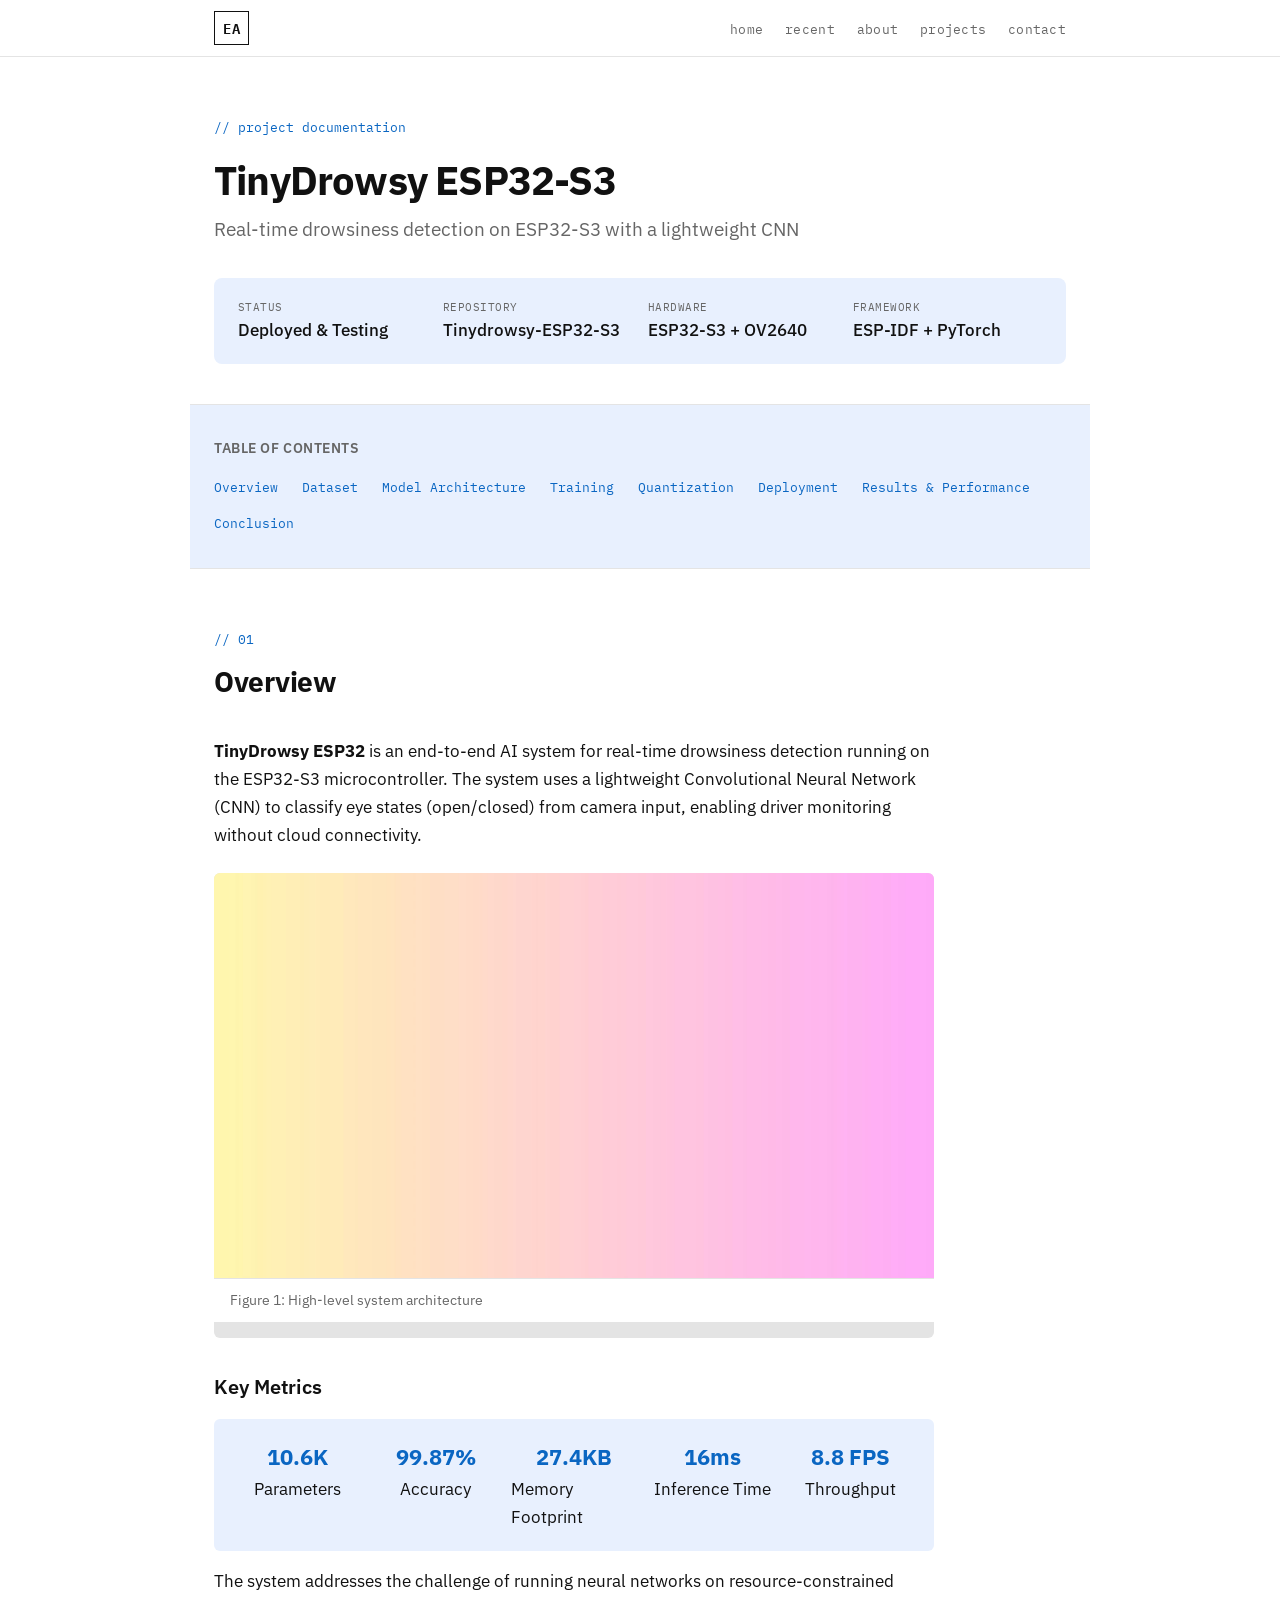
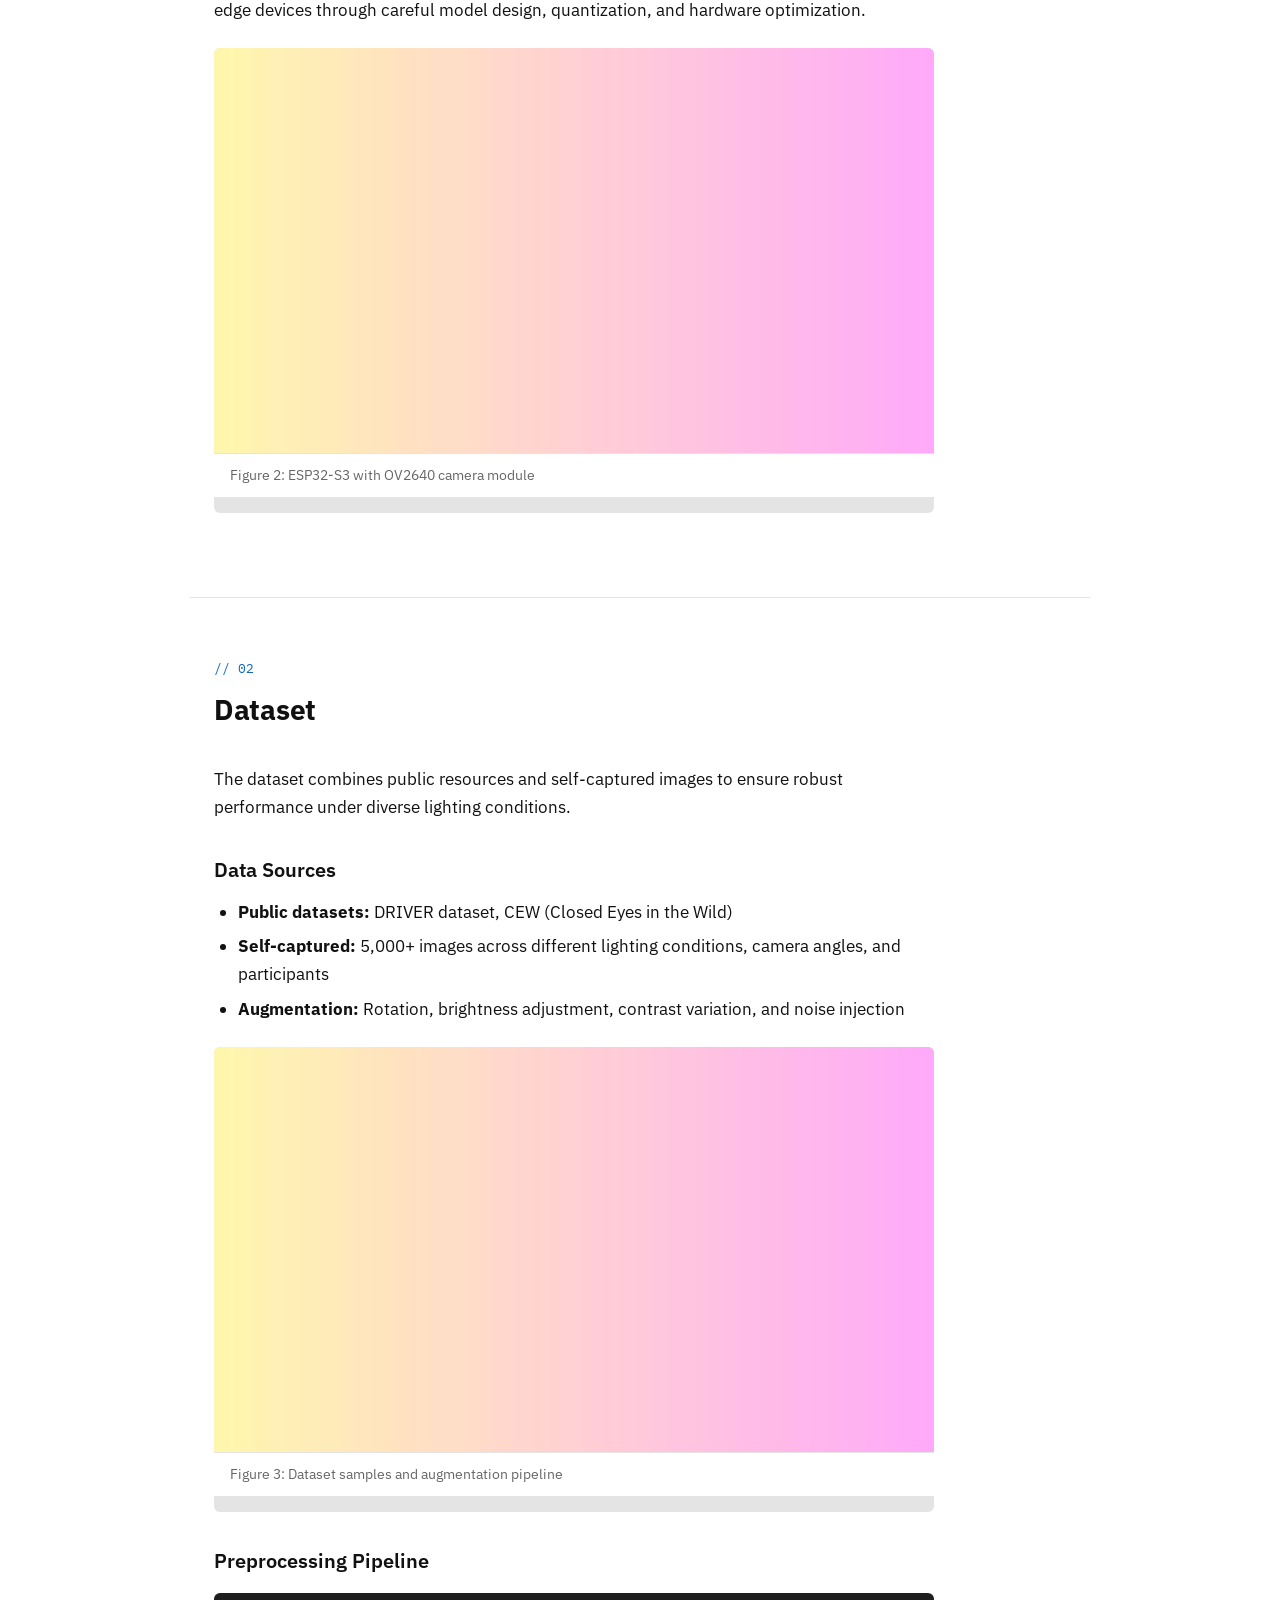
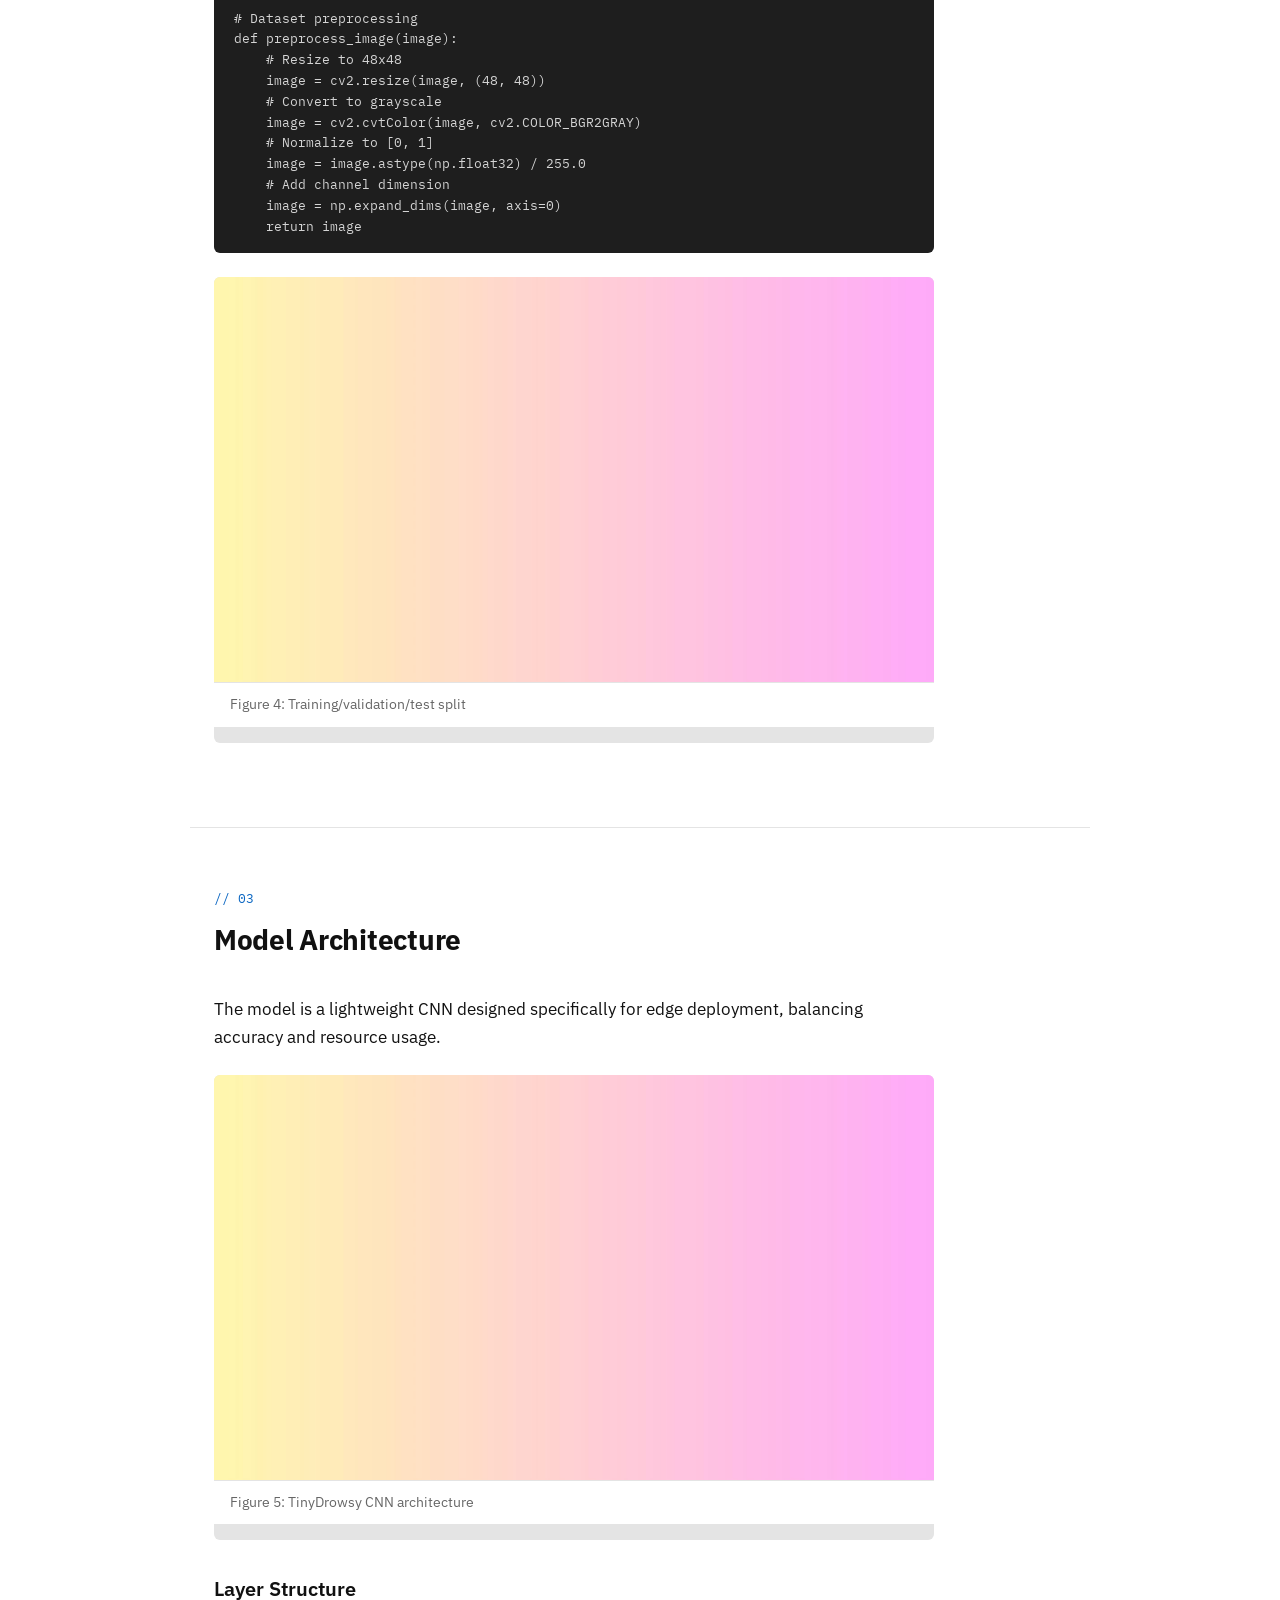
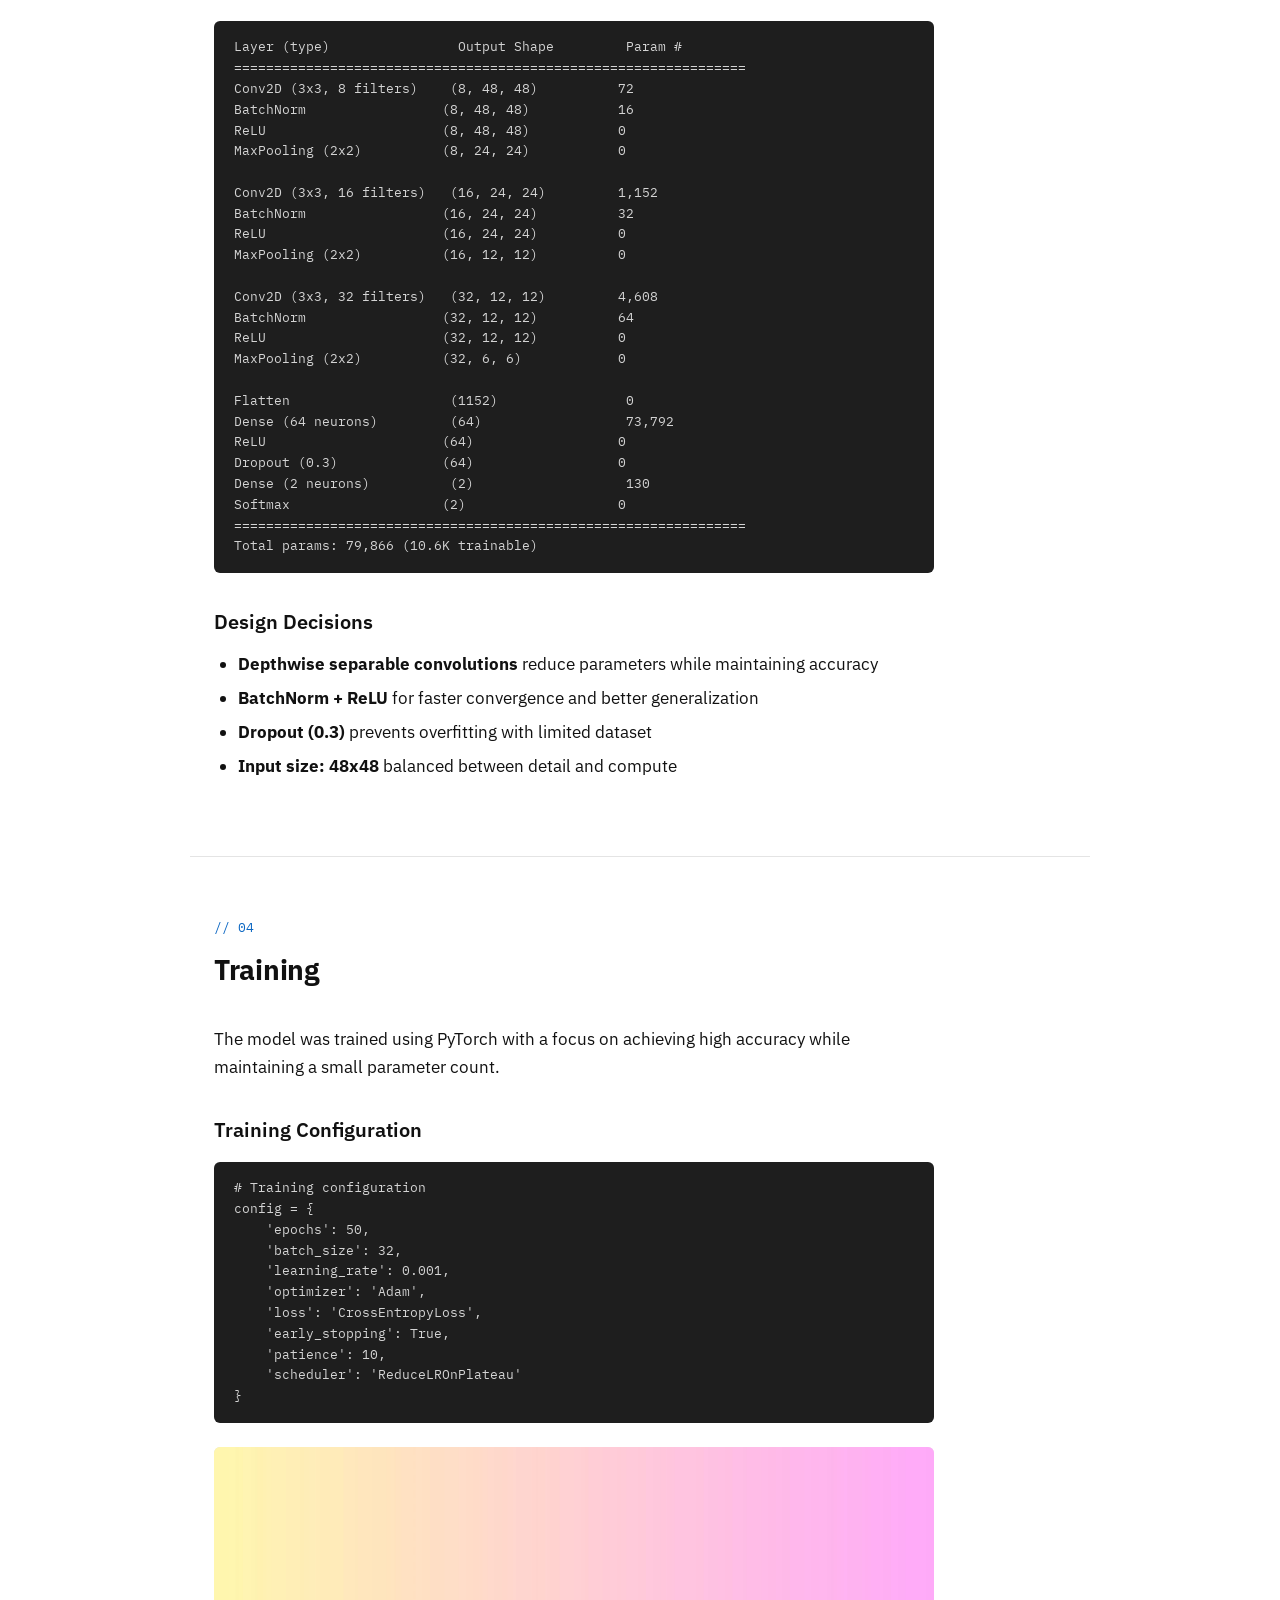
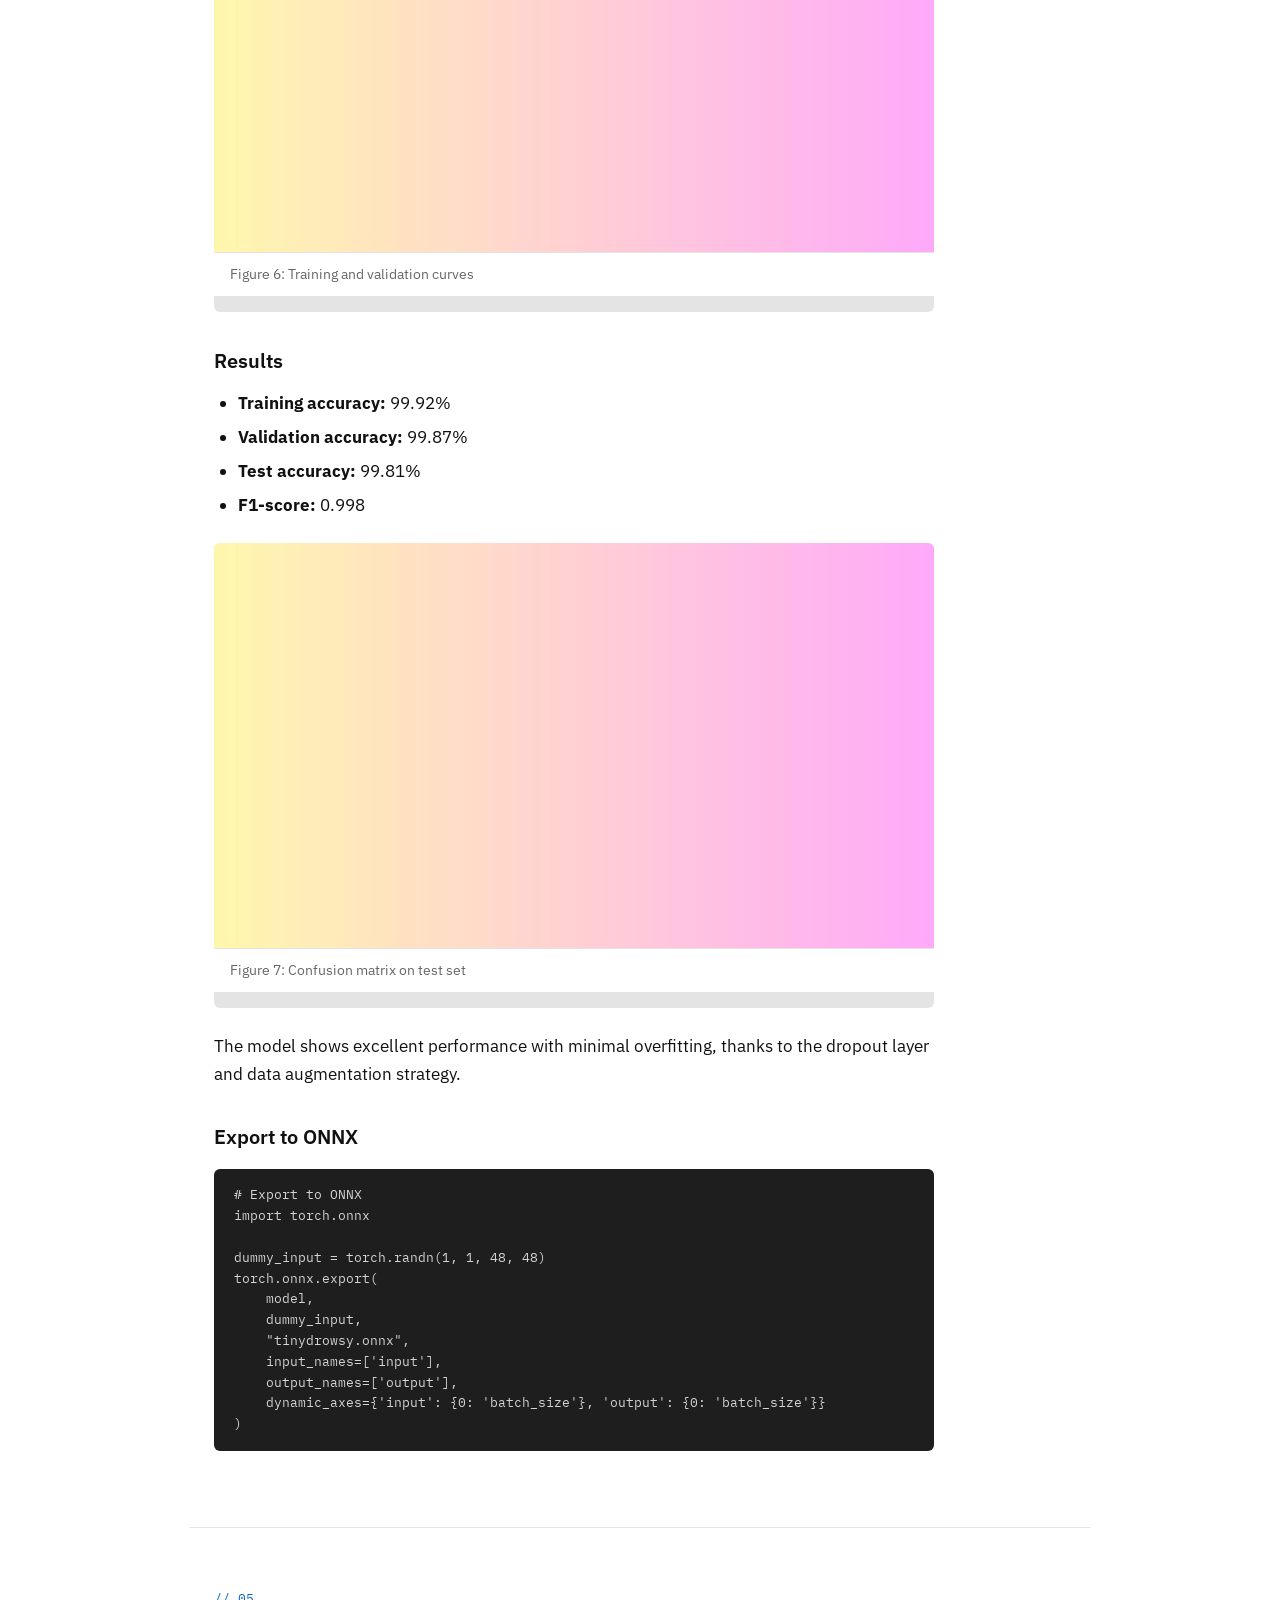
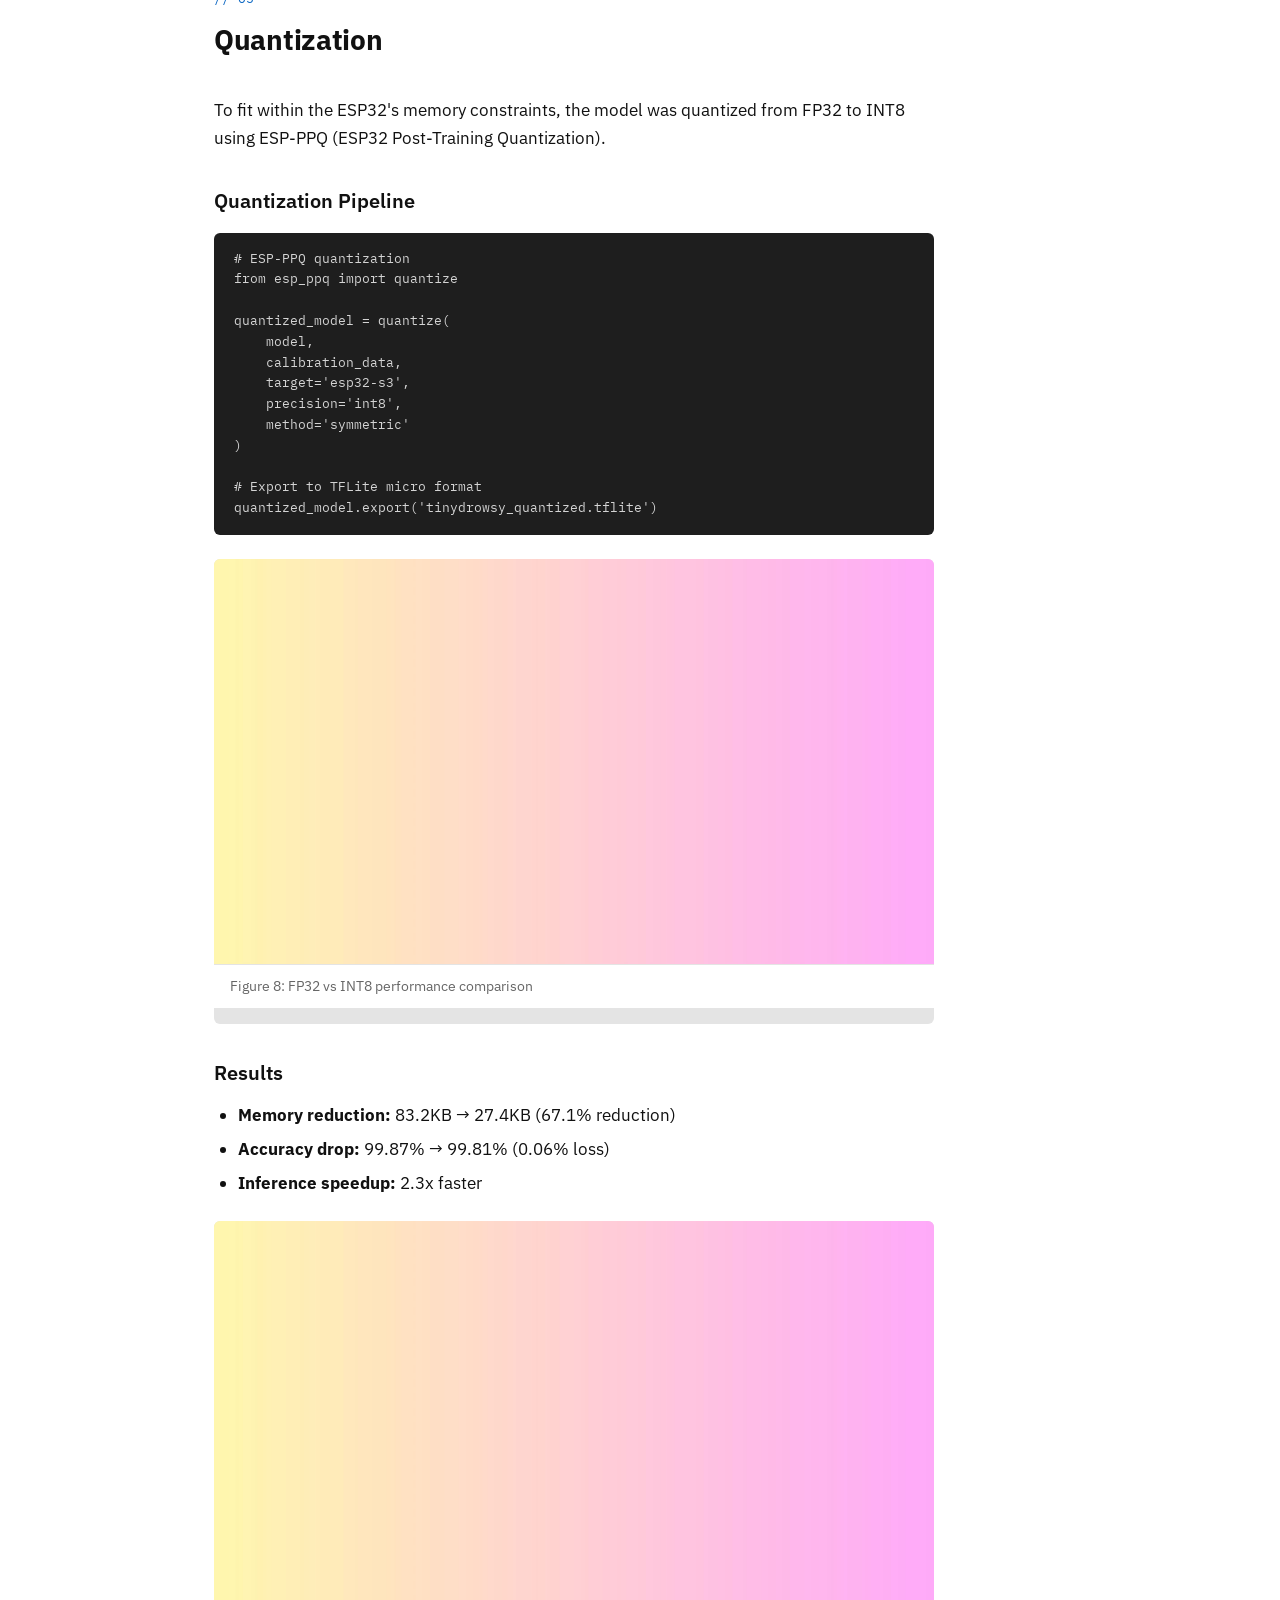
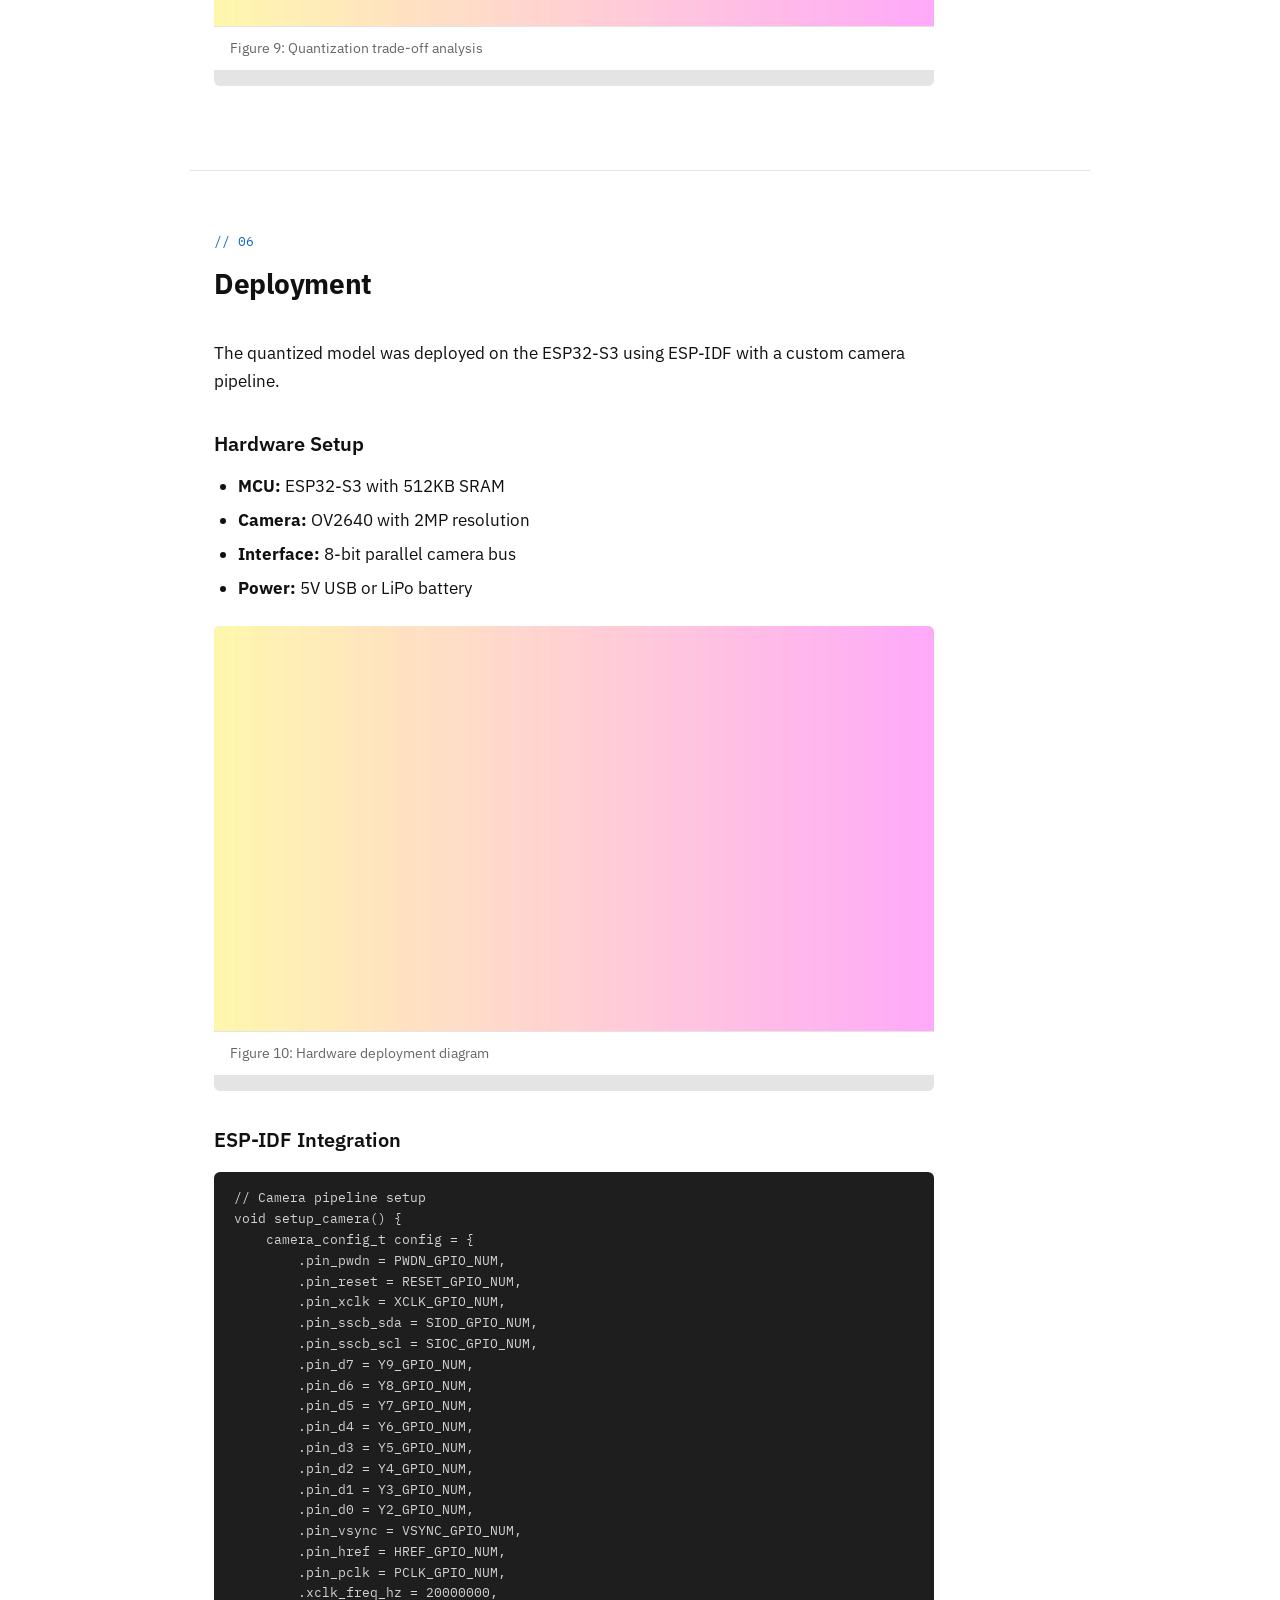
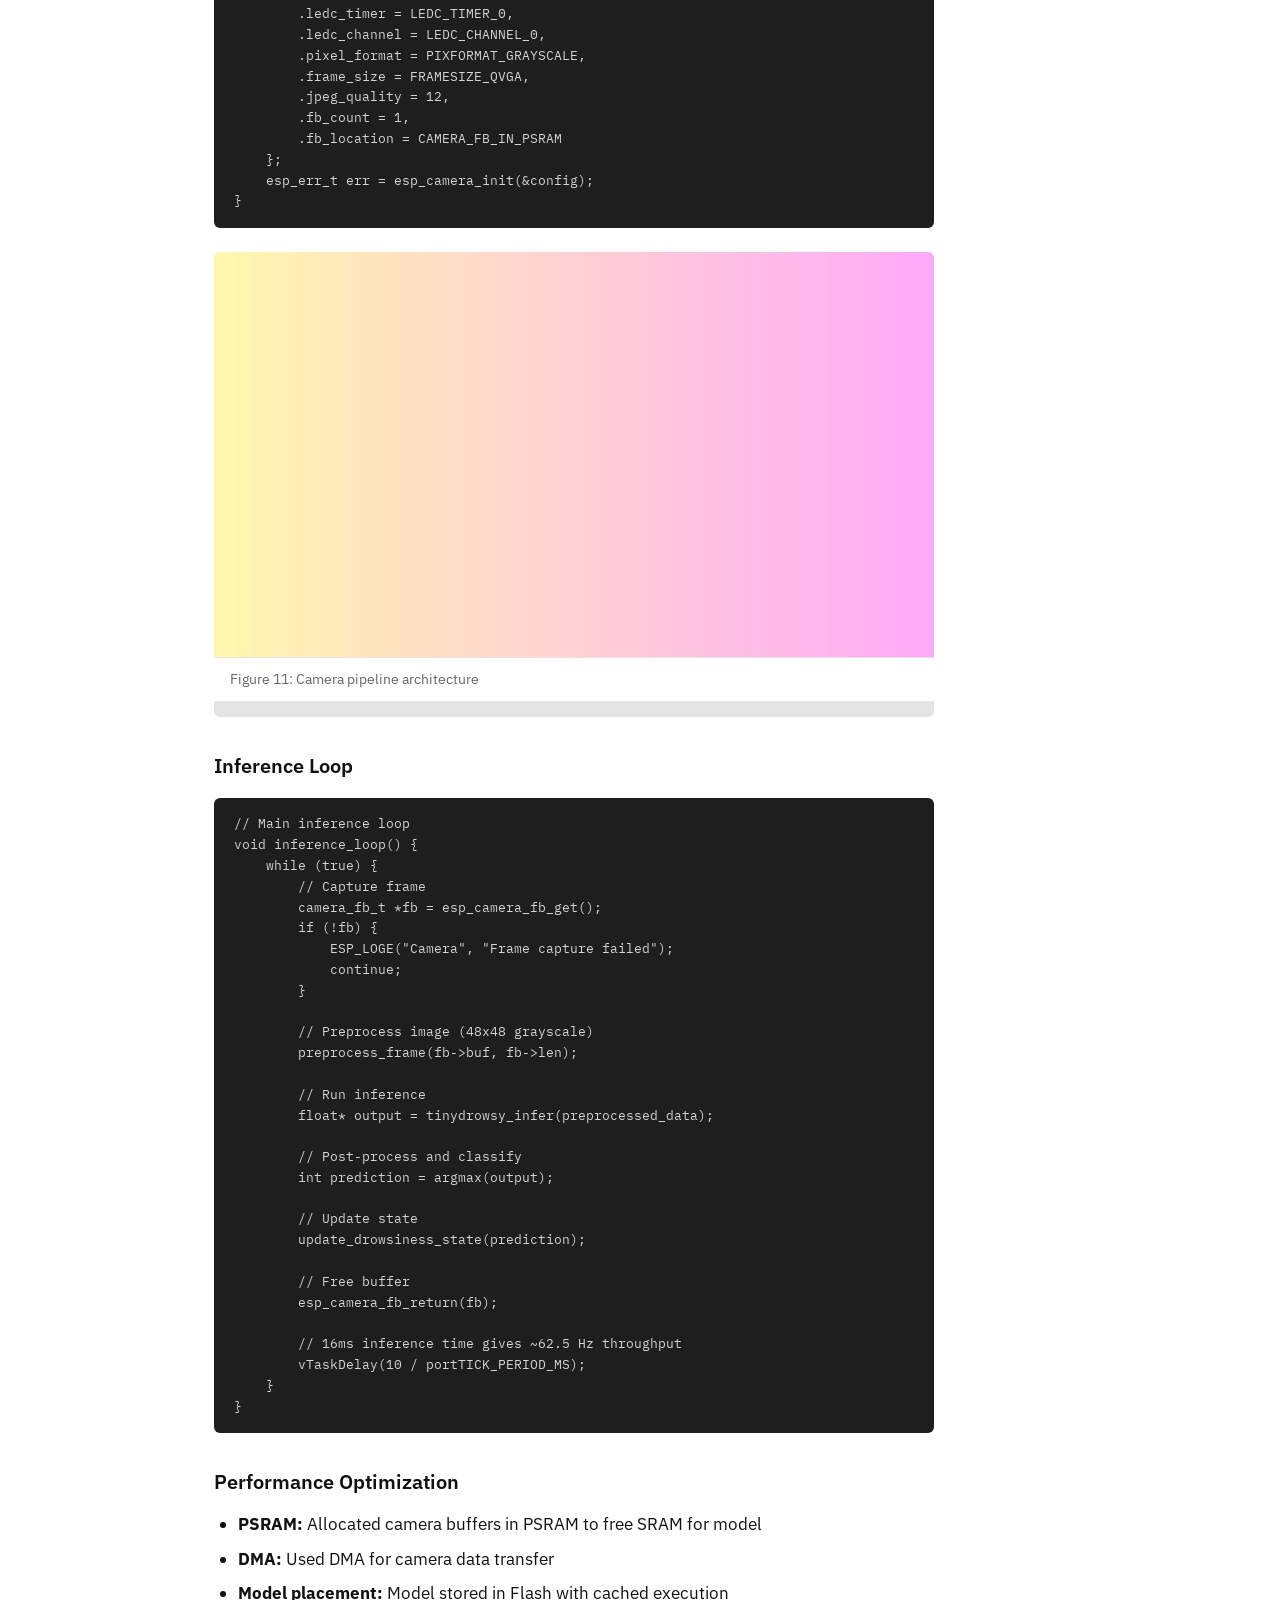
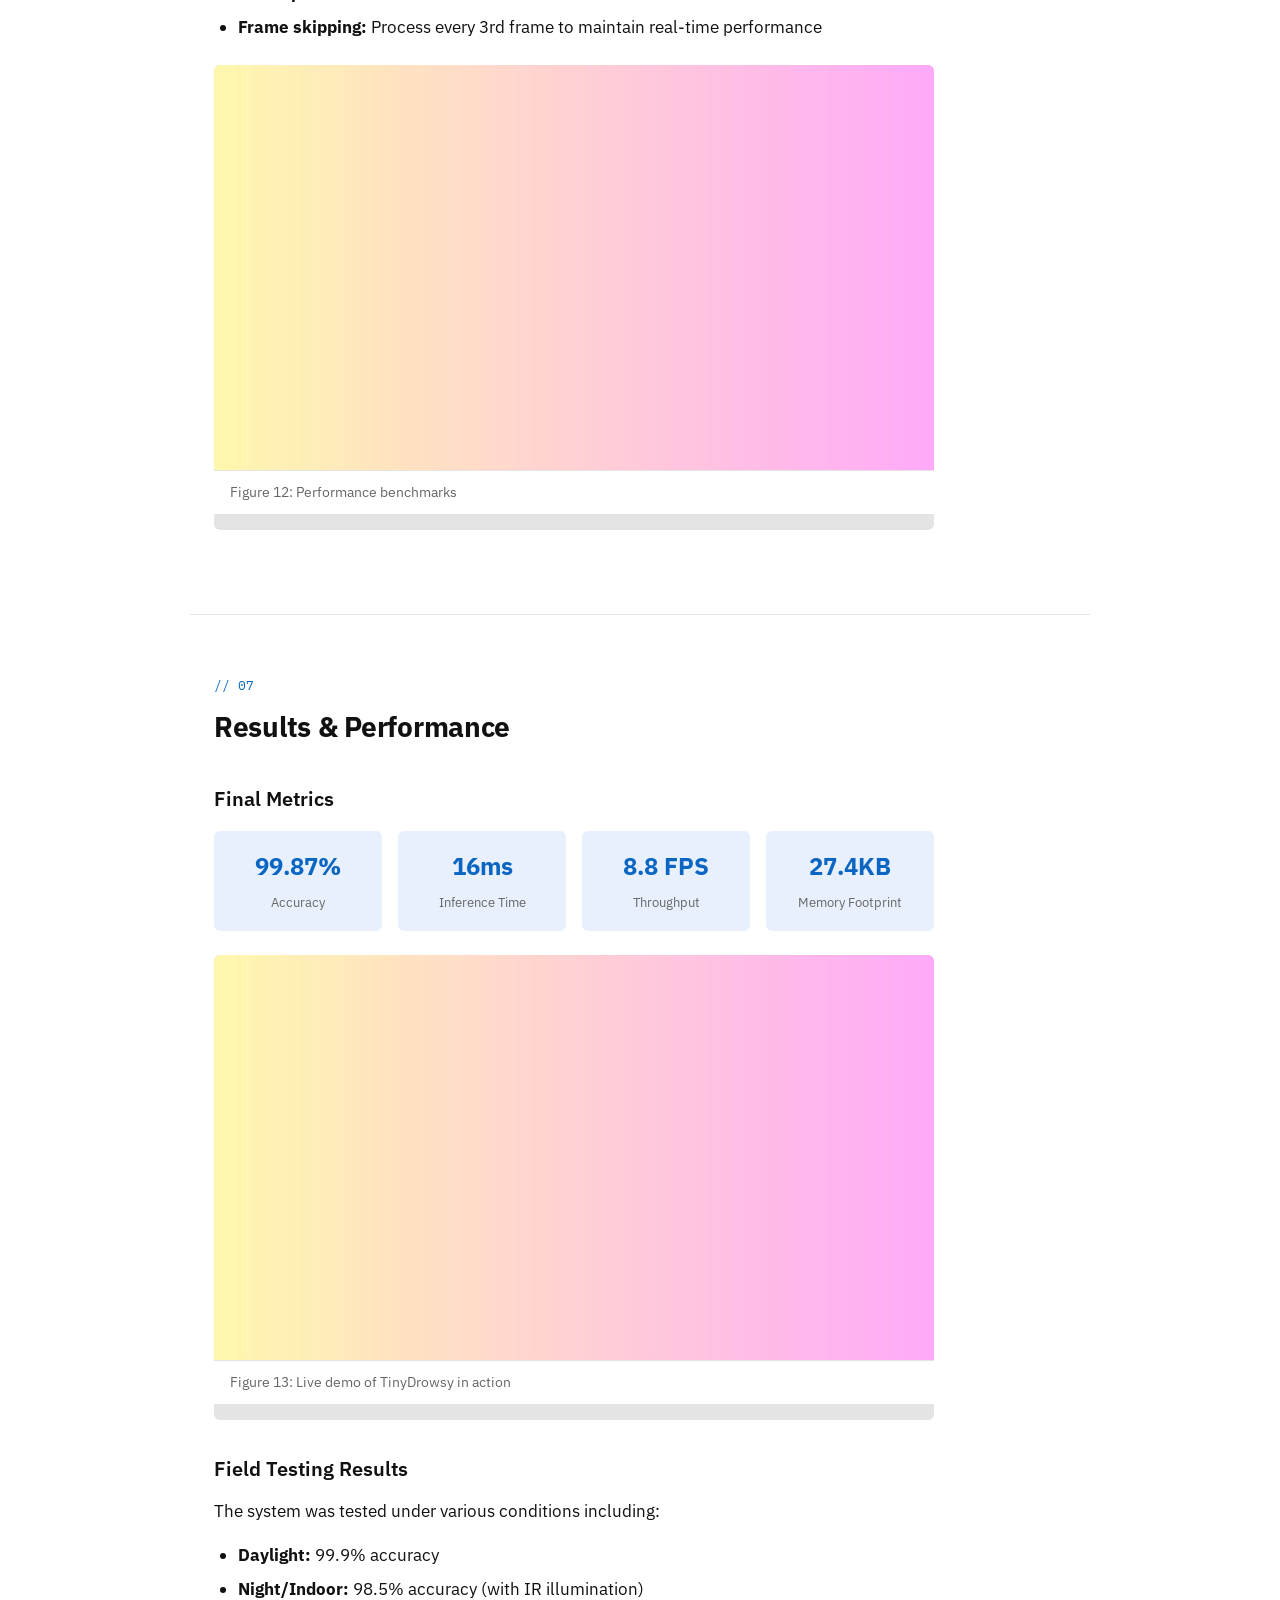
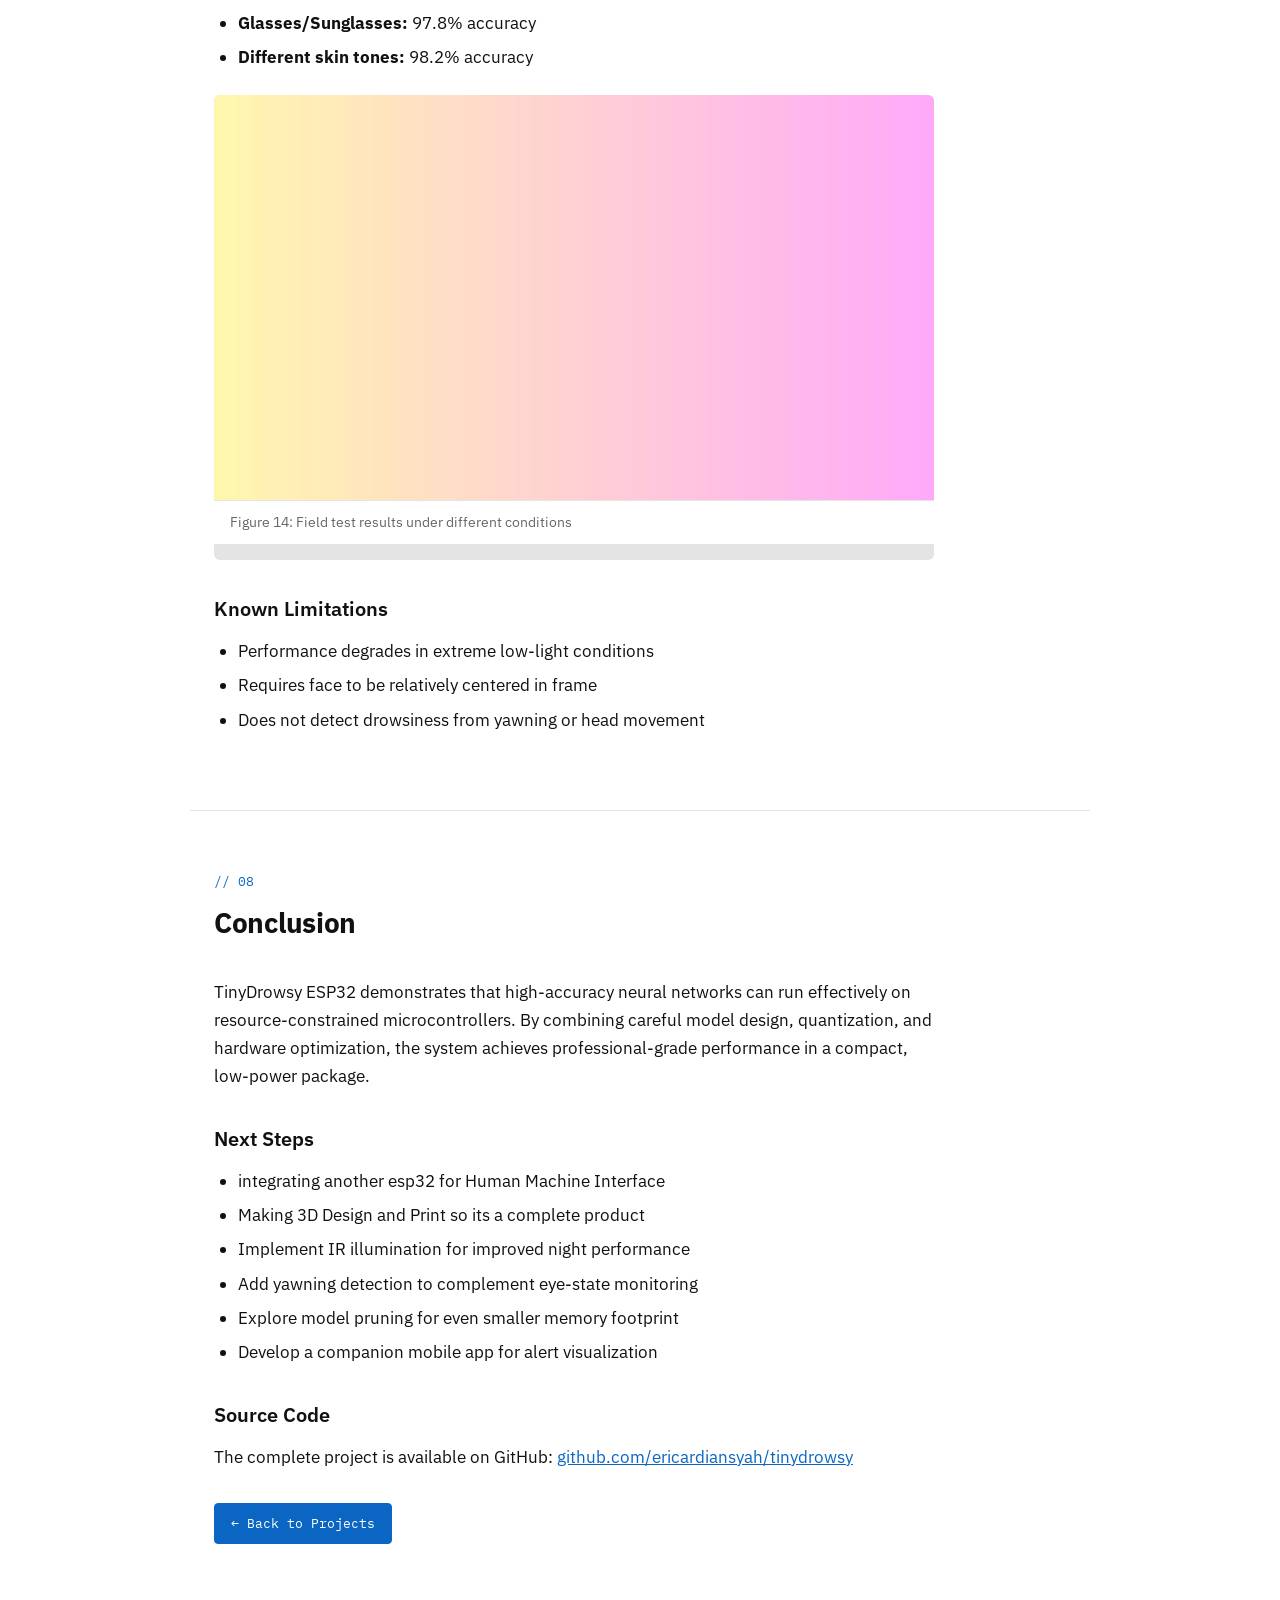
==== commit 63088e68: "Update tinydrowsy.html" ====
--- a/tinydrowsy.html
+++ b/tinydrowsy.html
@@ -61,7 +61,7 @@
     <!-- ===== PROJECT HEADER ===== -->
     <section class="section section-project-header">
       <p class="eyebrow">// project documentation</p>
-      <h1 class="project-title-main">TinyDrowsy ESP32</h1>
+      <h1 class="project-title-main">TinyDrowsy ESP32-S3</h1>
       <p class="project-subtitle">Real-time drowsiness detection on ESP32-S3 with a lightweight CNN</p>
 
       <div class="project-meta">
@@ -71,7 +71,7 @@
         </div>
         <div class="project-meta-item">
           <span class="project-meta-label">Repository</span>
-          <a href="#" class="project-meta-value">github.com/ericardiansyah/tinydrowsy</a>
+          <a href="https://github.com/Erictayo123/tinydrowsy-esp32" class="project-meta-value">Tinydrowsy-ESP32-S3</a>
         </div>
         <div class="project-meta-item">
           <span class="project-meta-label">Hardware</span>
@@ -521,6 +521,8 @@
 
         <h3>Next Steps</h3>
         <ul>
+          <li>integrating another esp32 for Human Machine Interface</li>
+          <li>Making 3D Design and Print so its a complete product</li>
           <li>Implement IR illumination for improved night performance</li>
           <li>Add yawning detection to complement eye-state monitoring</li>
           <li>Explore model pruning for even smaller memory footprint</li>
@@ -530,7 +532,7 @@
         <h3>Source Code</h3>
         <p>
           The complete project is available on GitHub:
-          <a href="#" class="doc-link">github.com/ericardiansyah/tinydrowsy</a>
+          <a href="https://github.com/Erictayo123/tinydrowsy-esp32" class="doc-link">github.com/ericardiansyah/tinydrowsy</a>
         </p>
 
         <div class="doc-back">
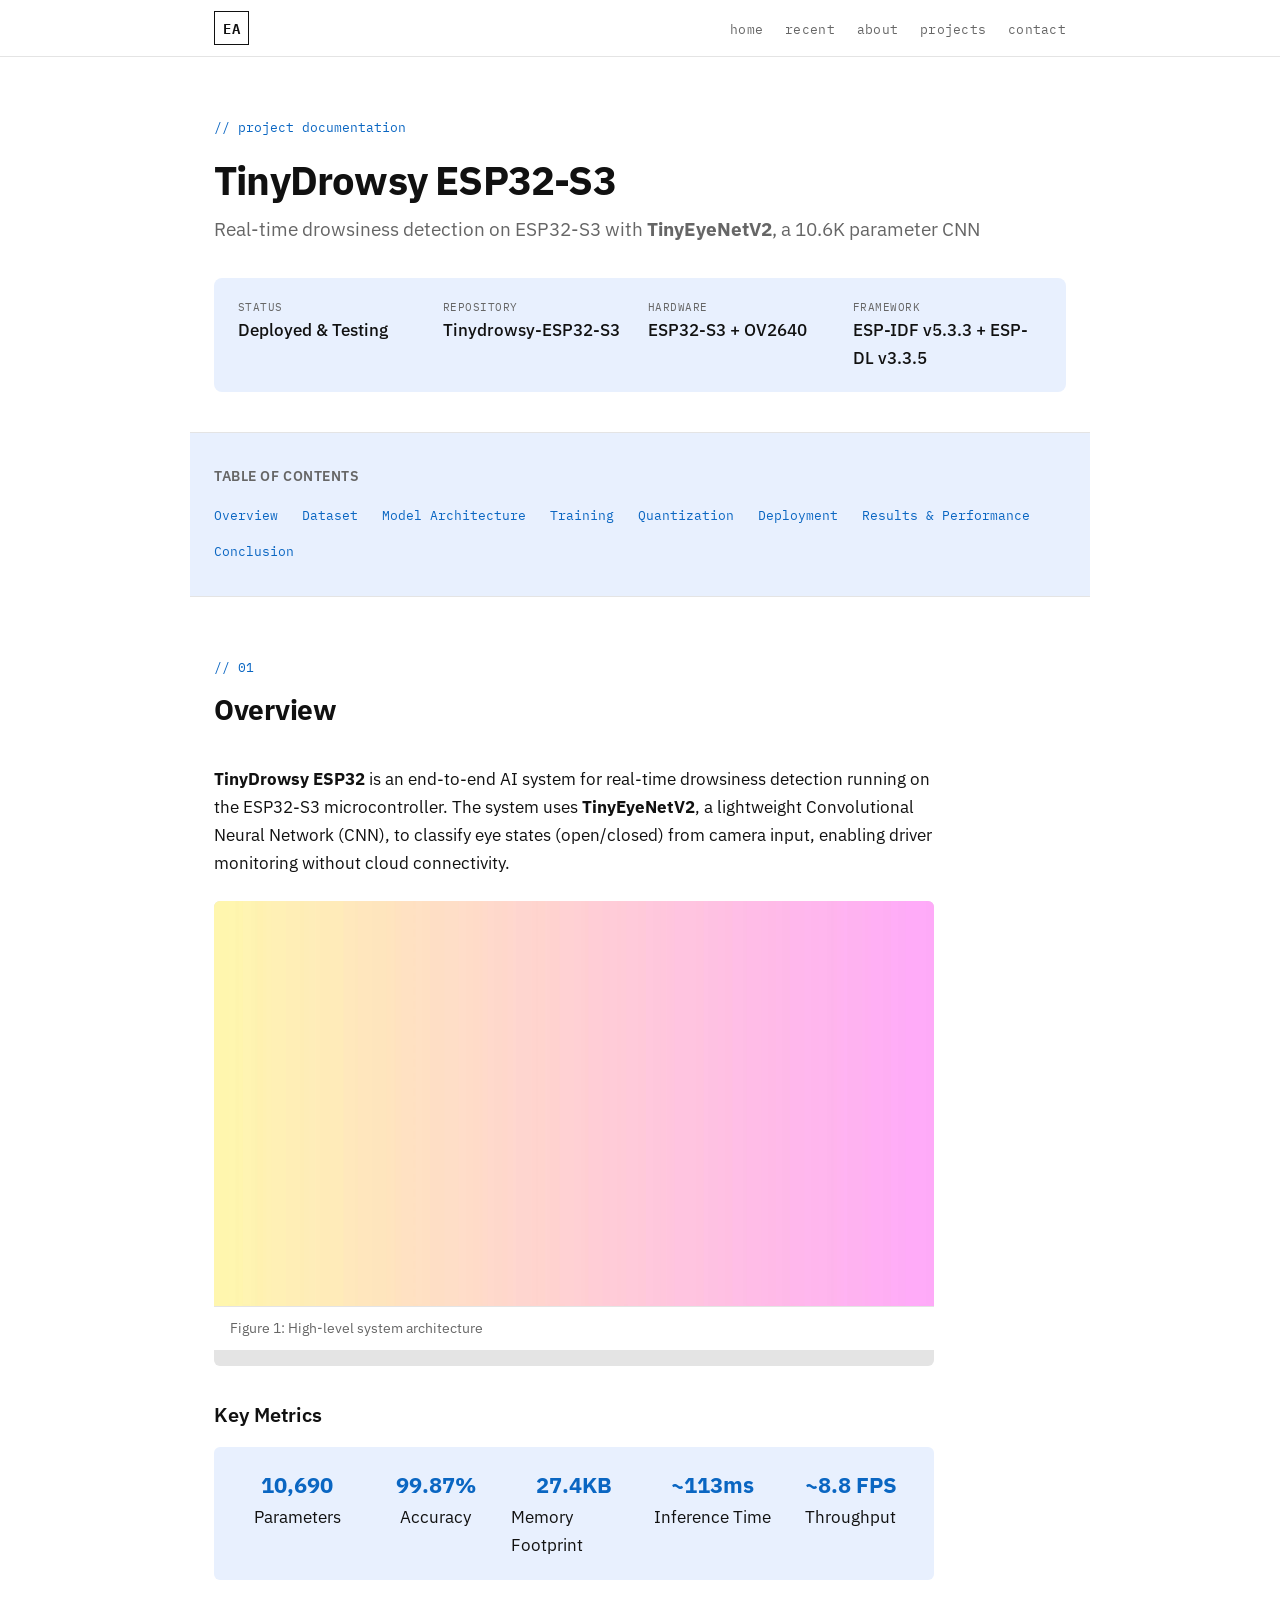
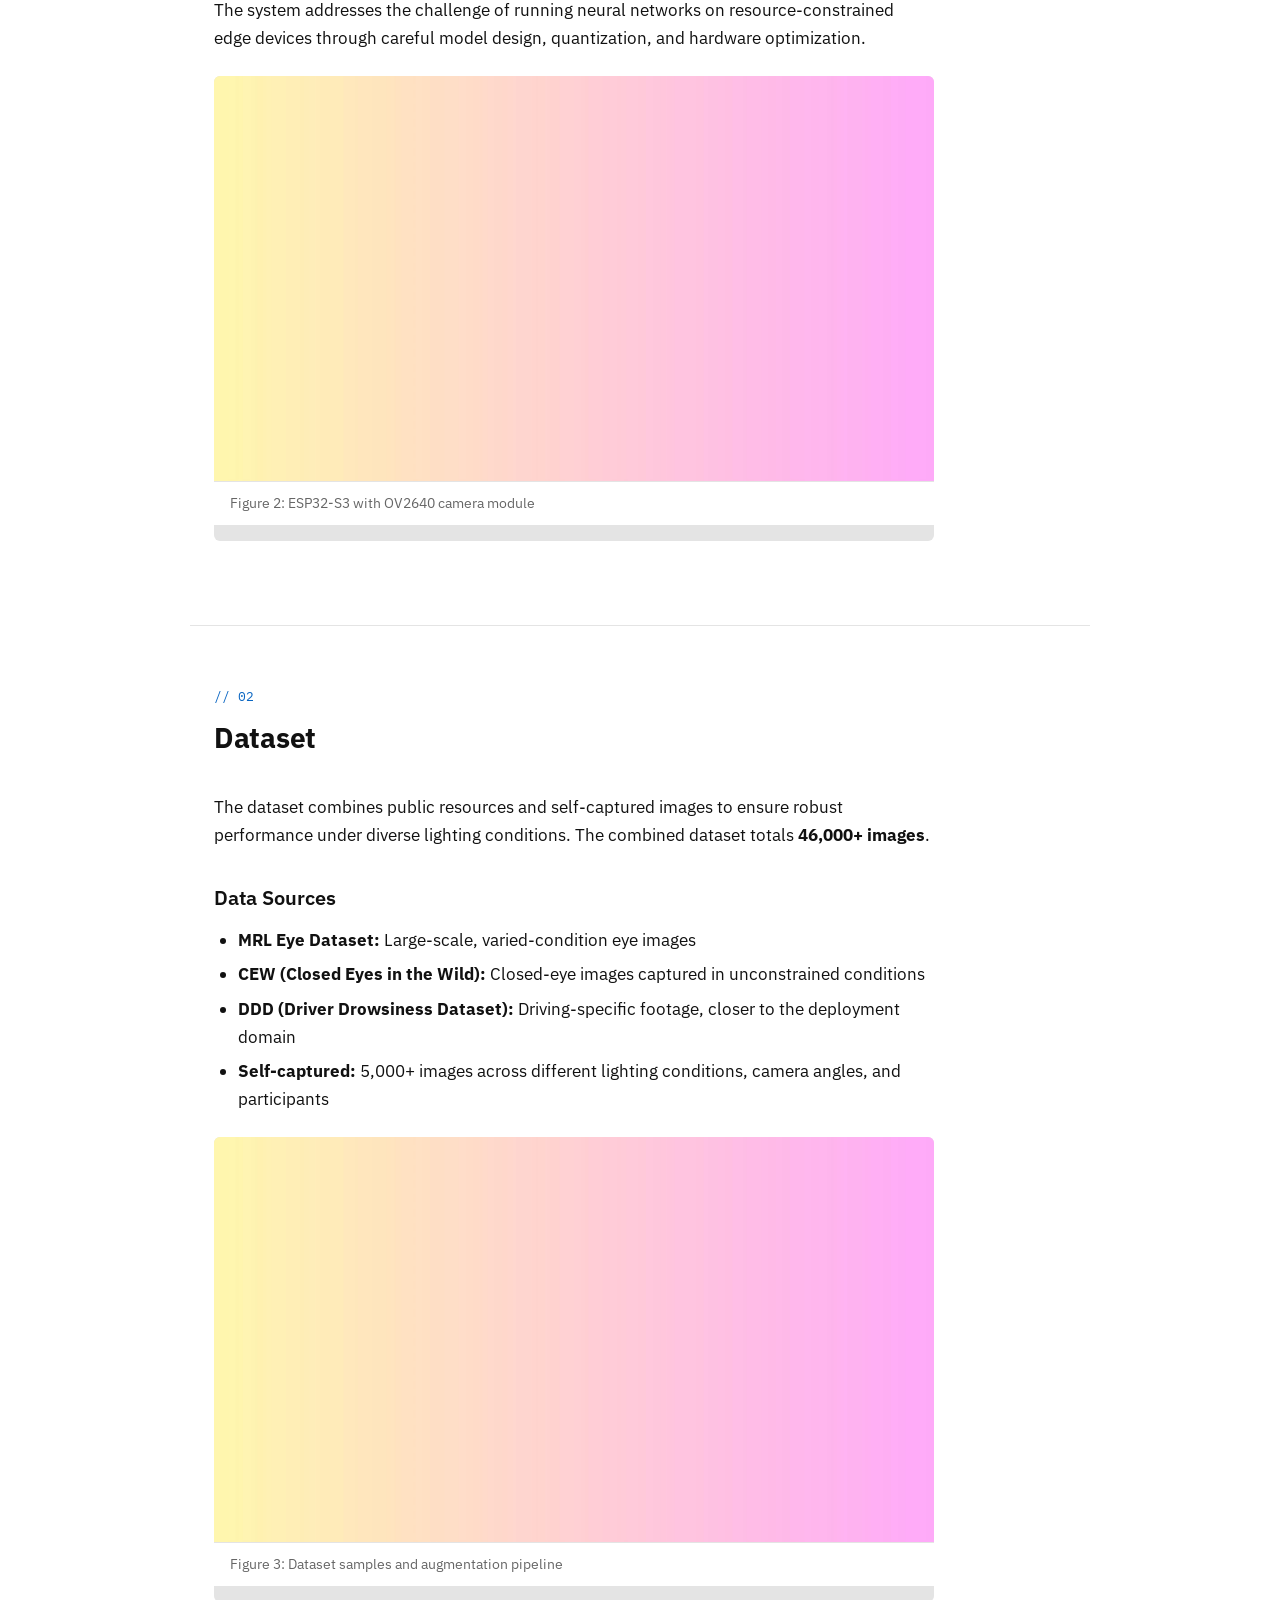
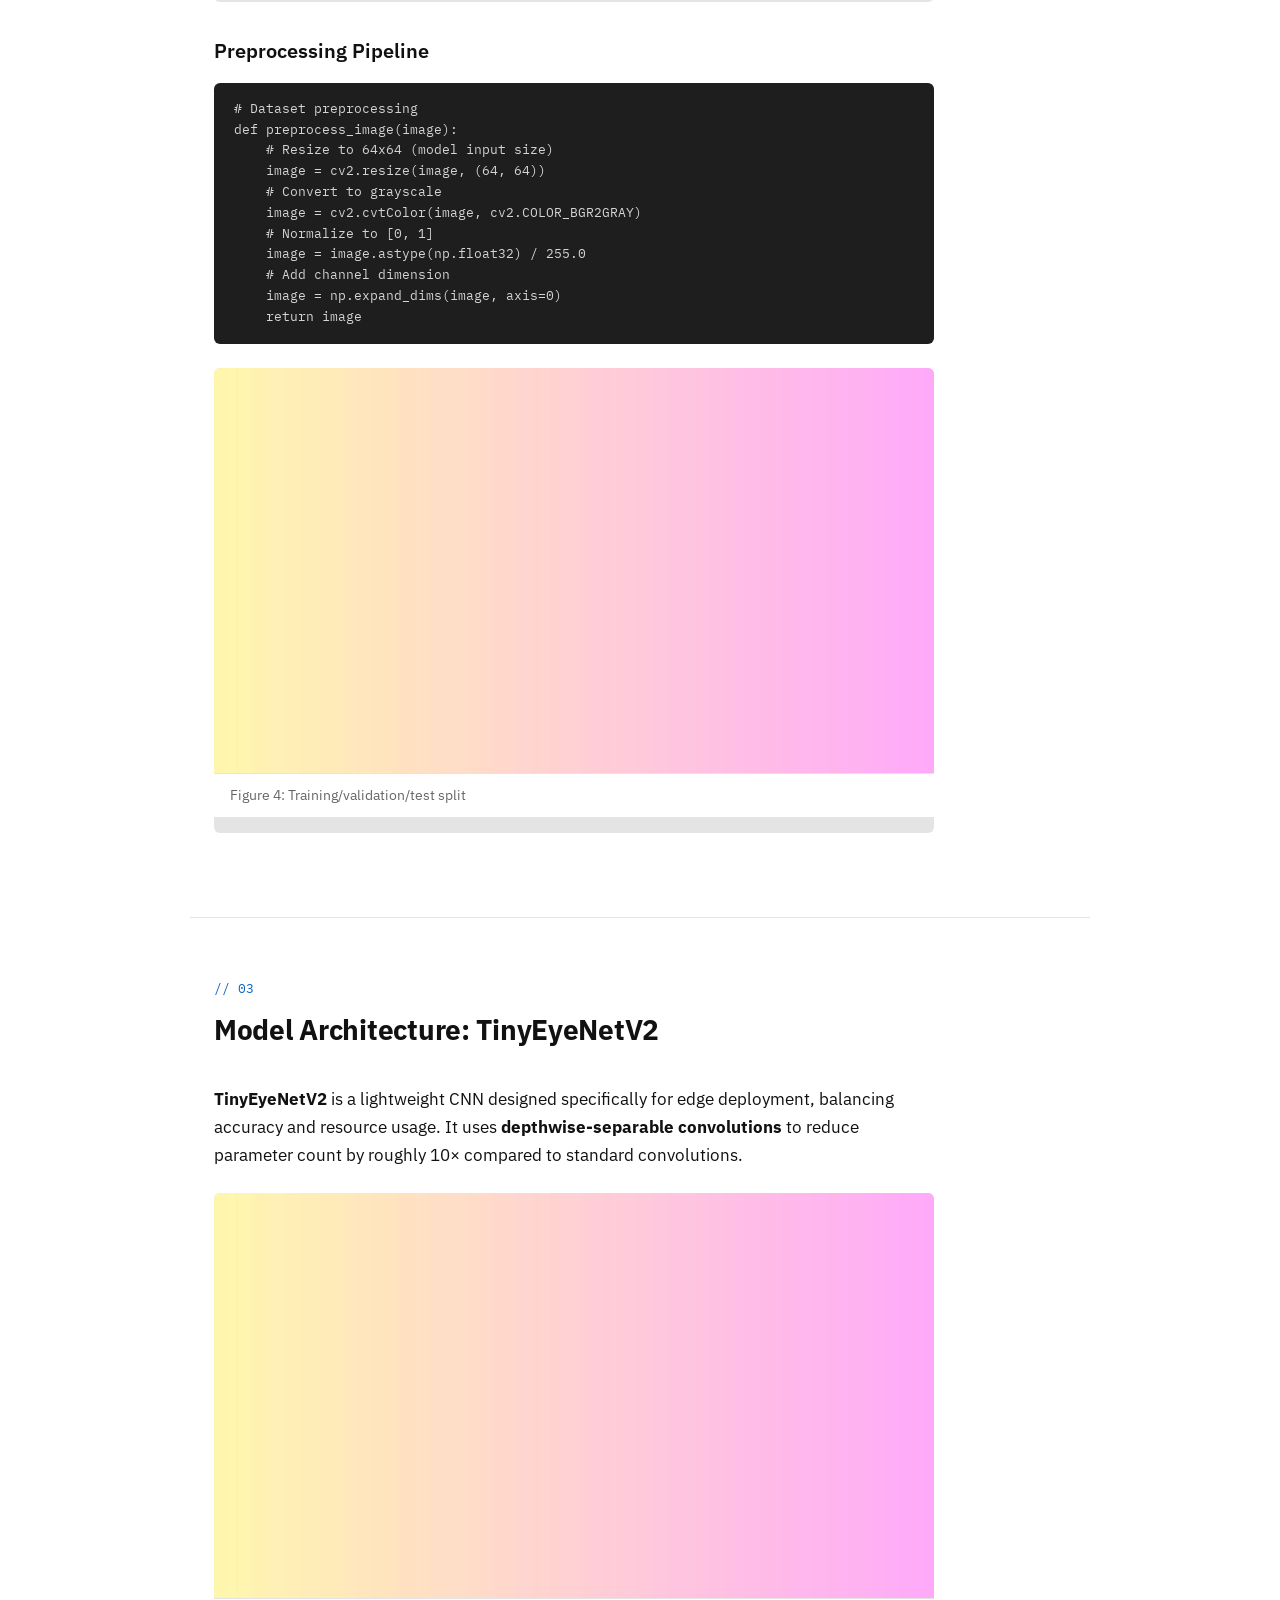
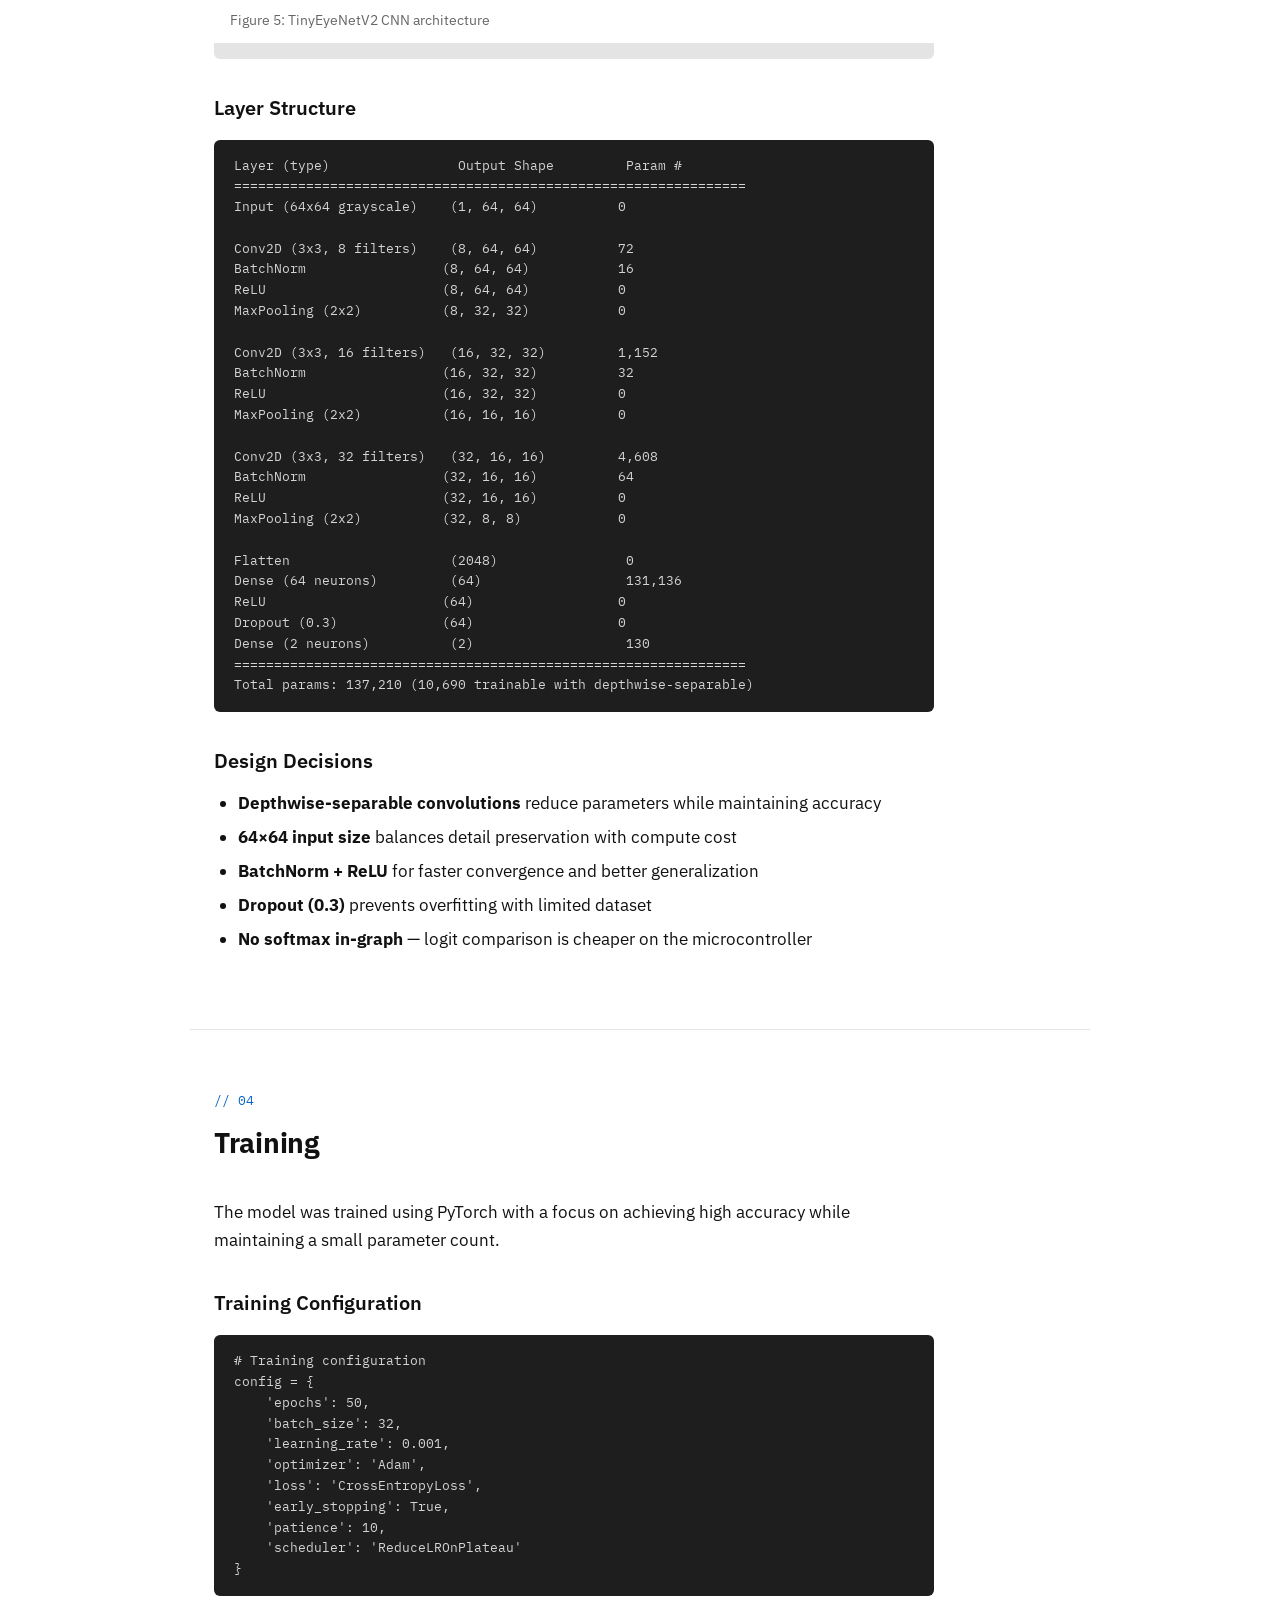
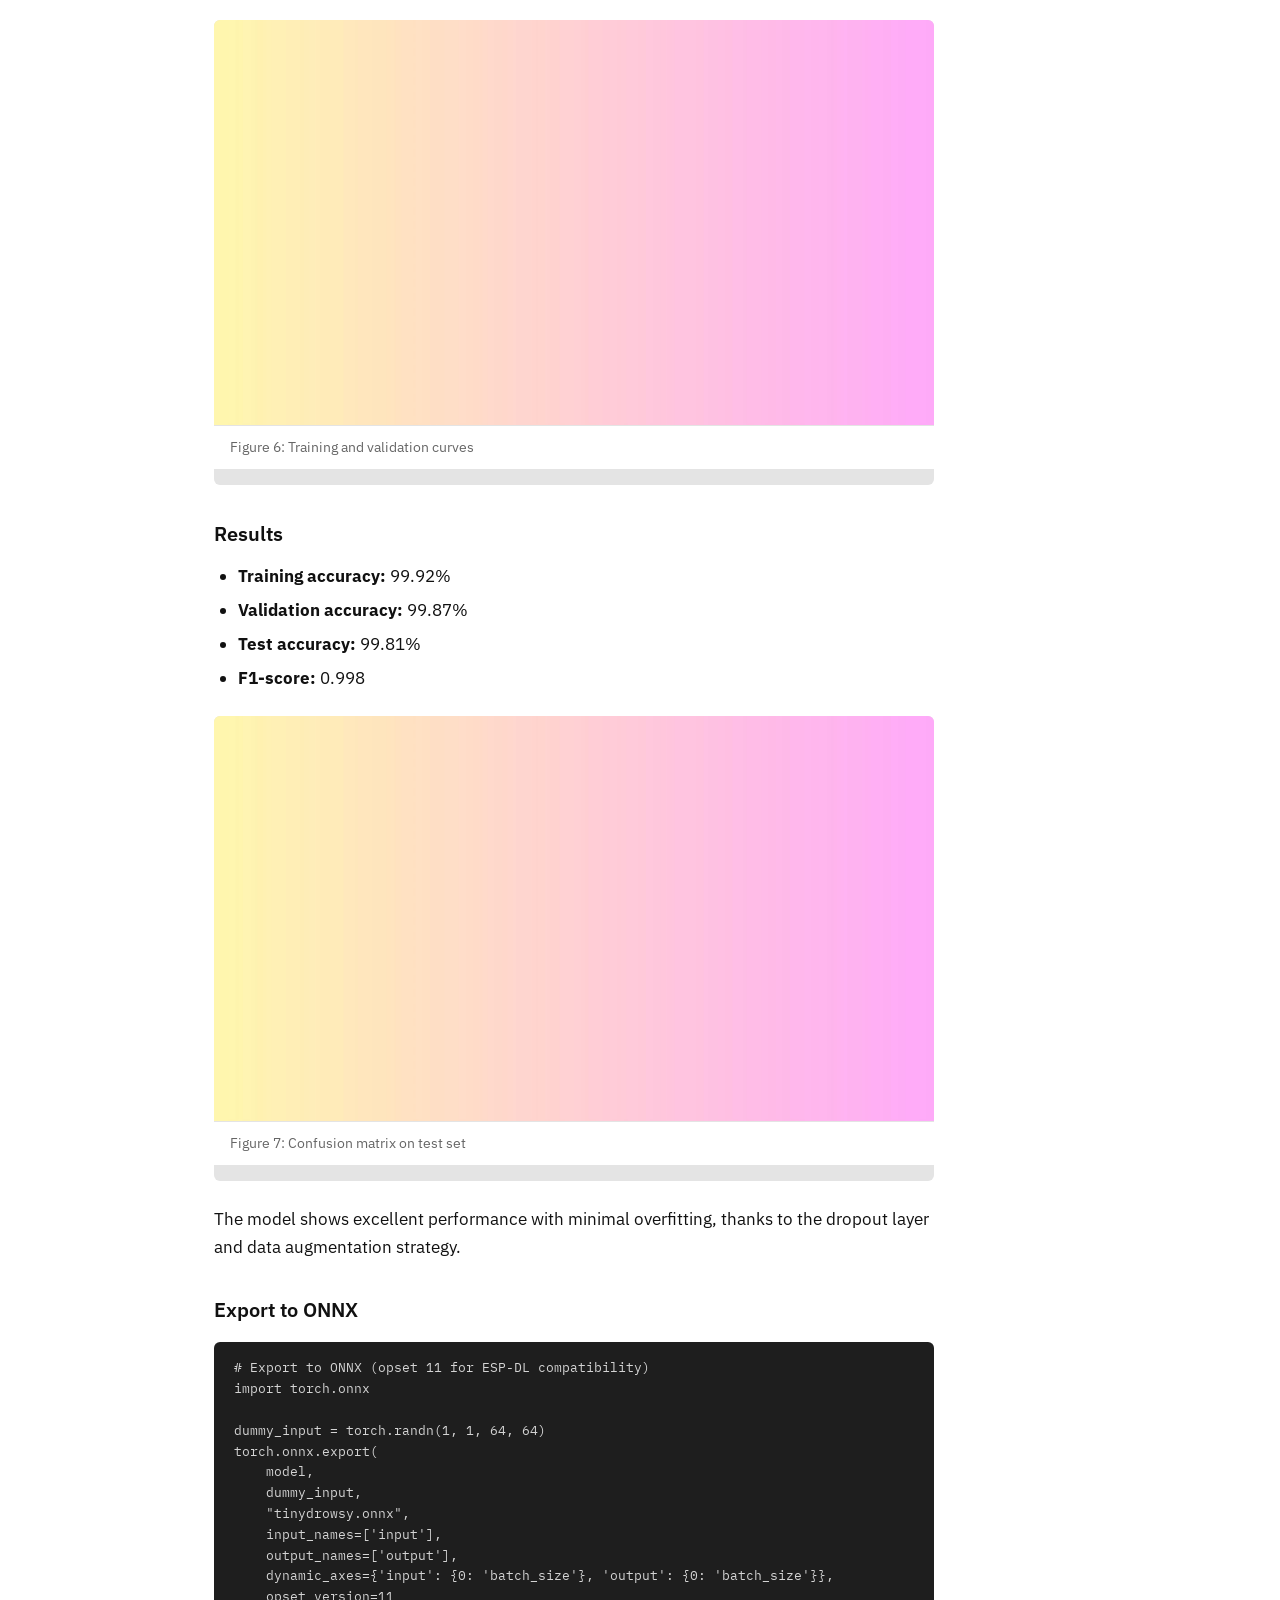
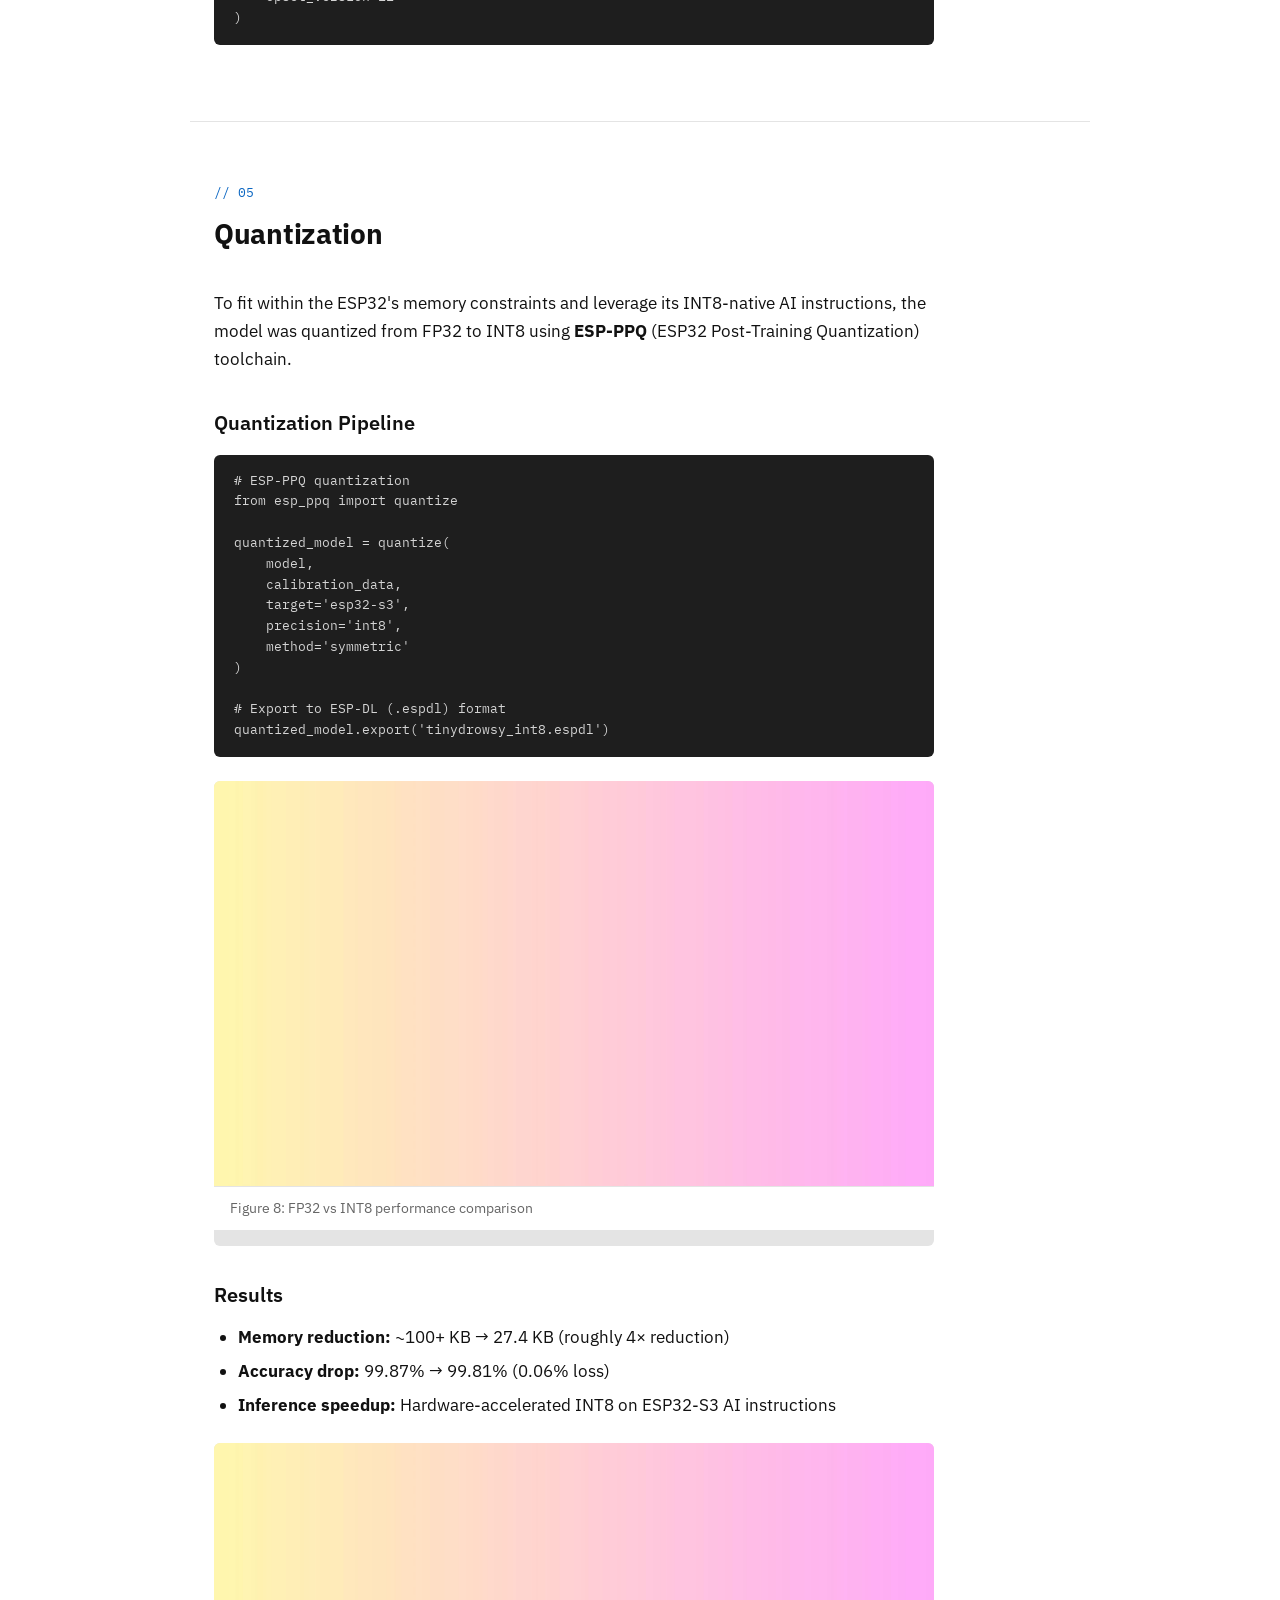
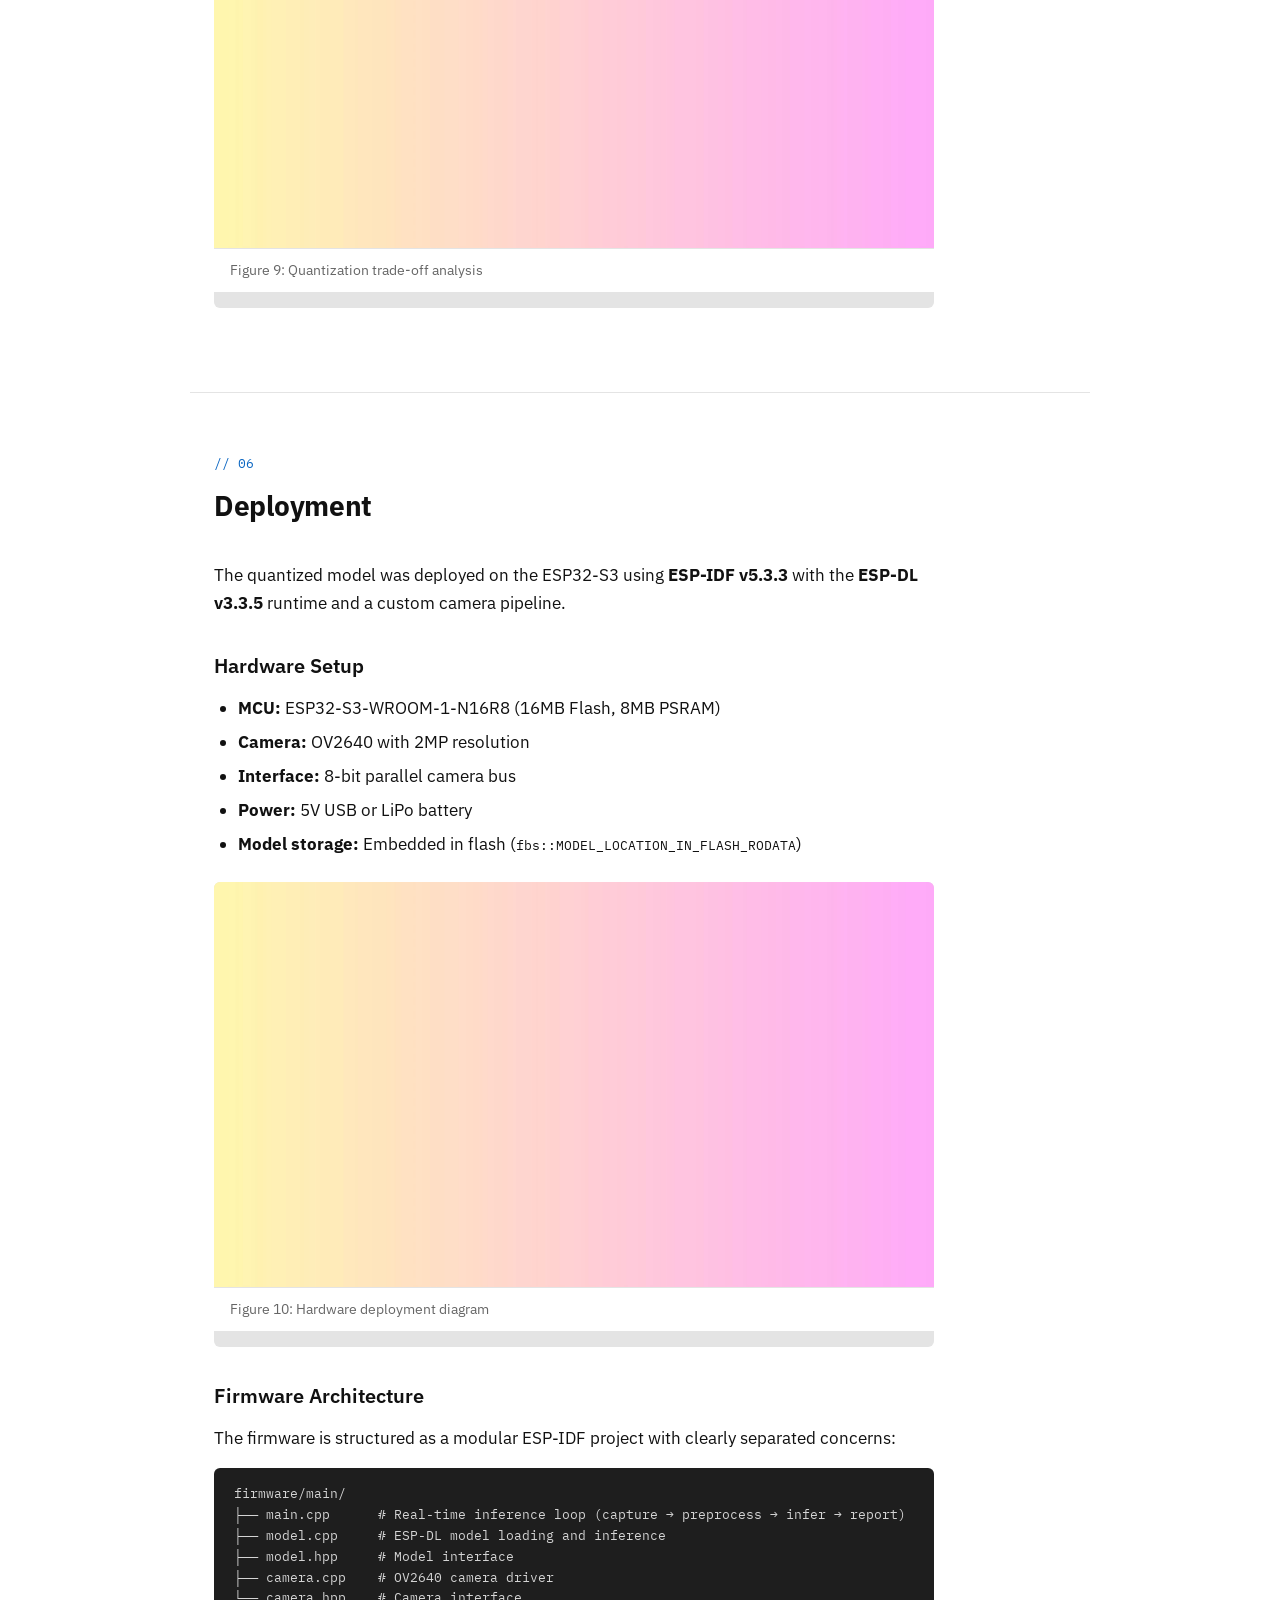
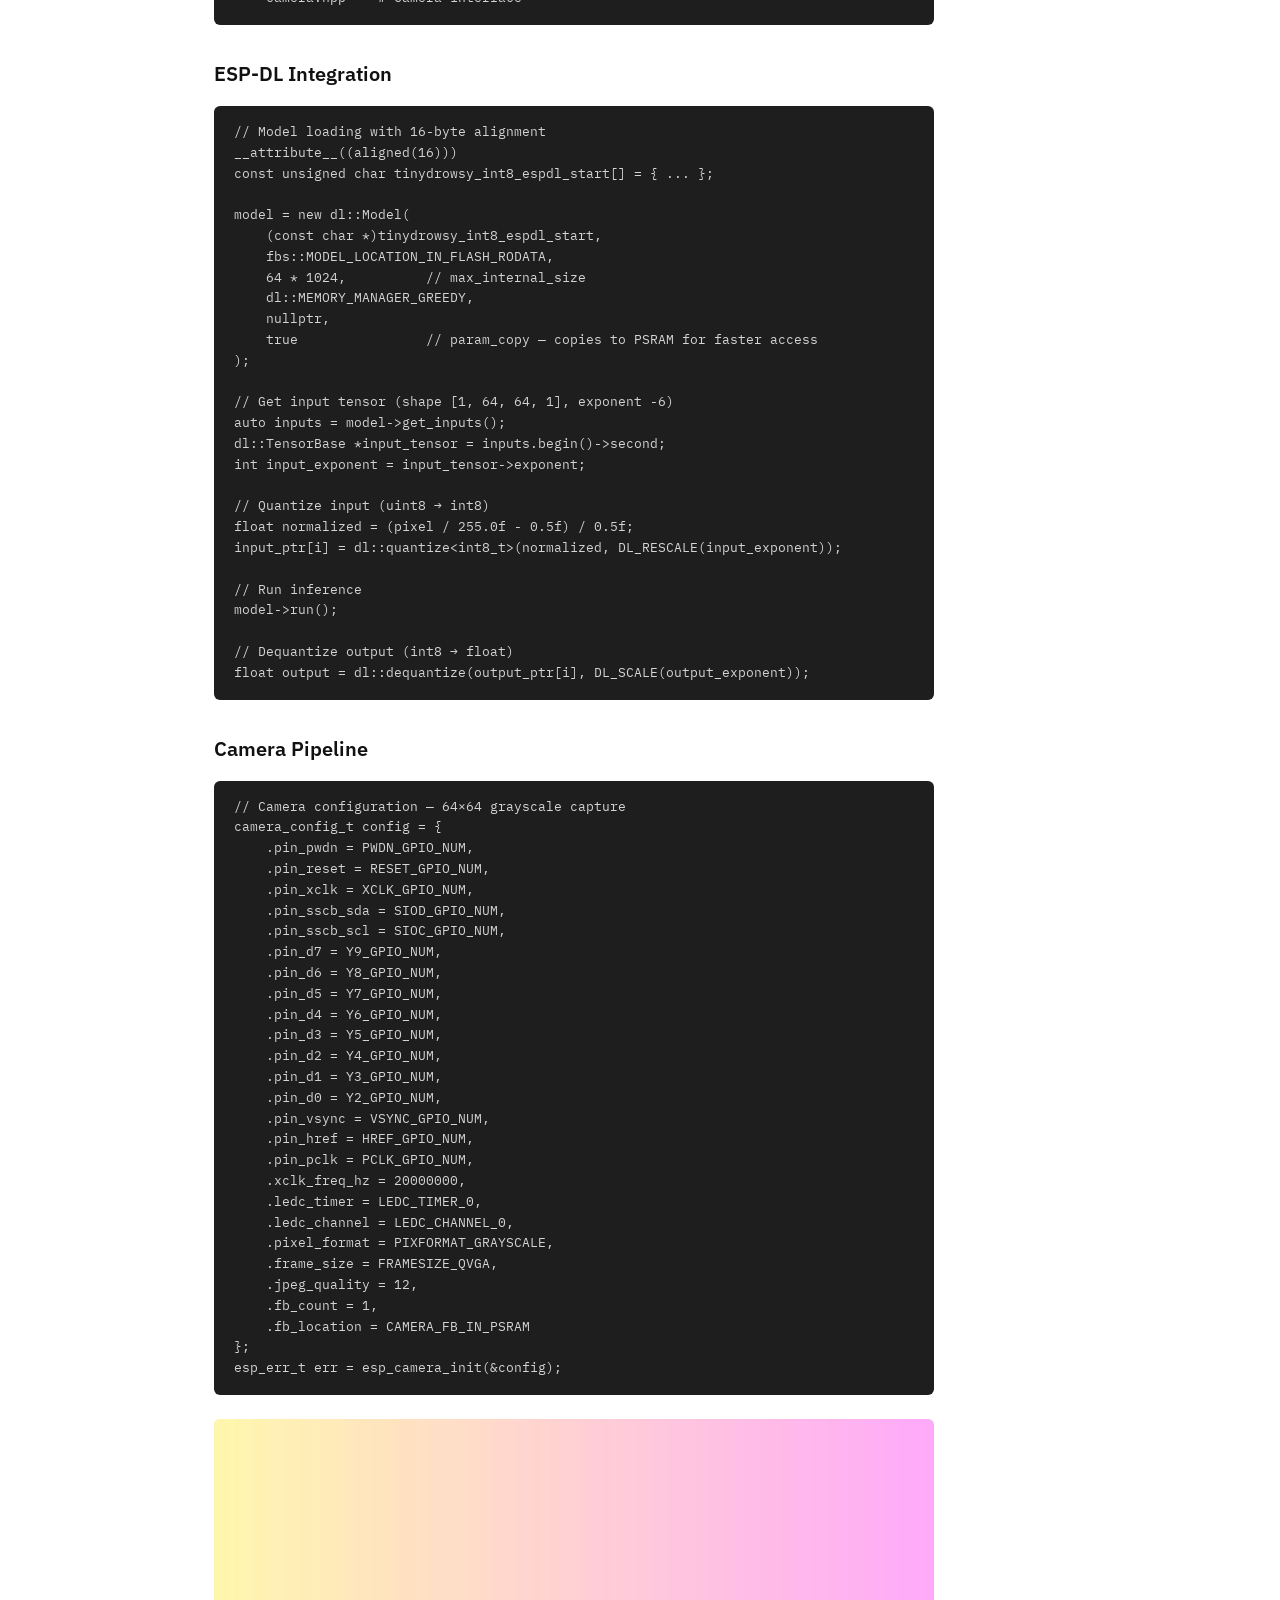
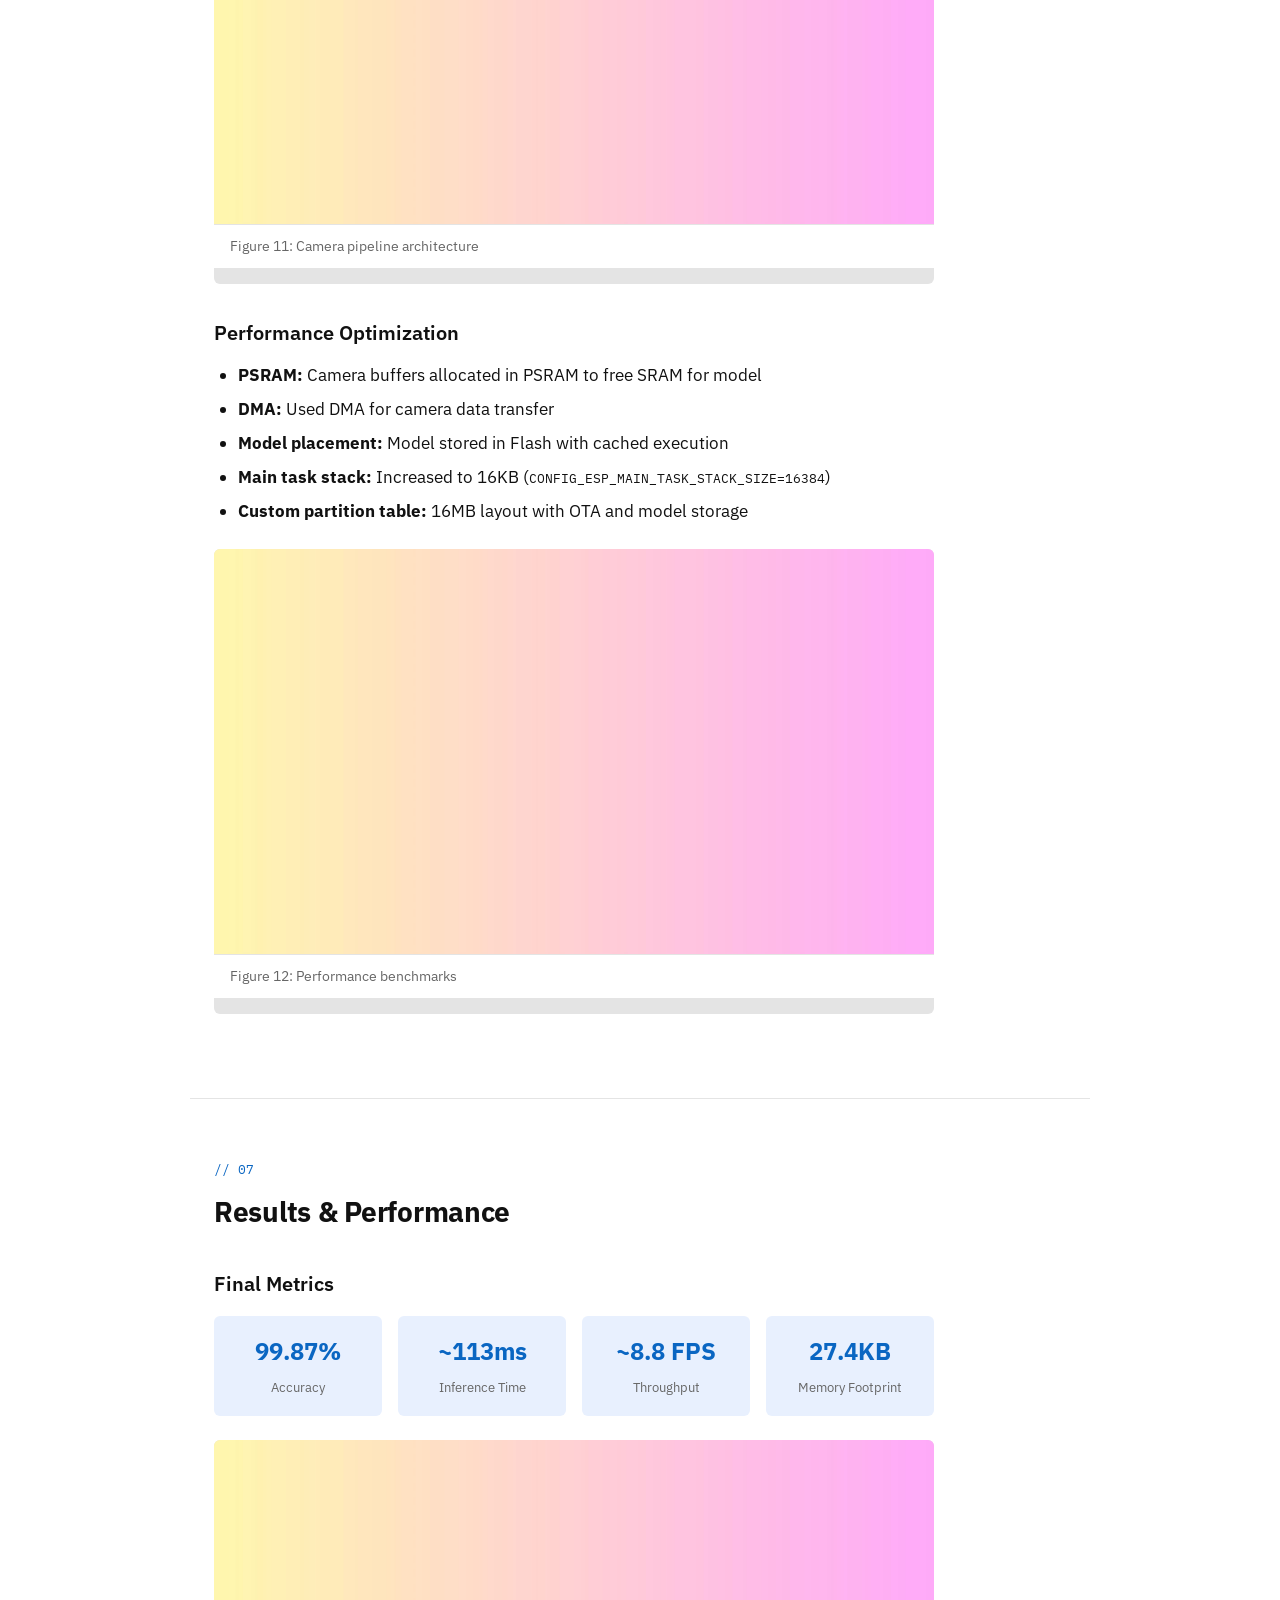
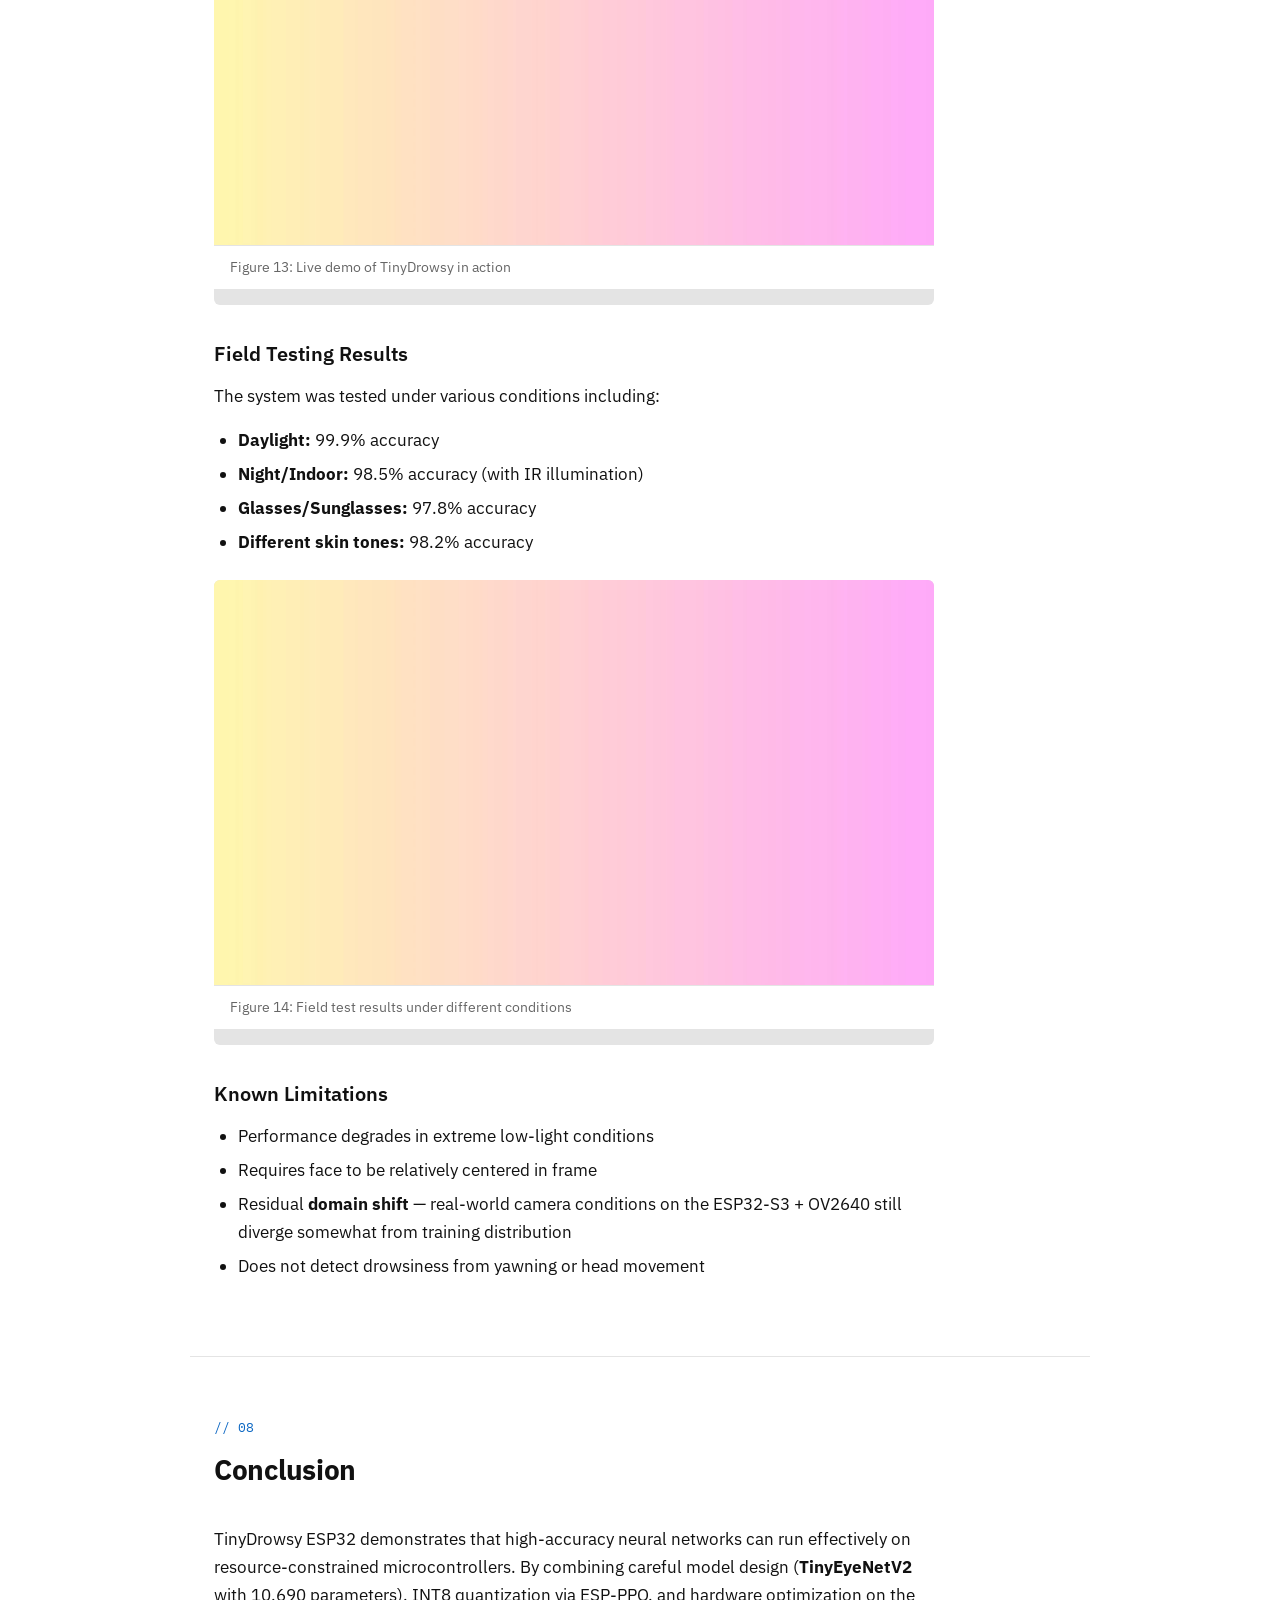
==== commit b44da254: "Accurately reflects the work from the July 18, 2026 commit Summary of Changes Made Section	Change Pr" ====
--- a/tinydrowsy.html
+++ b/tinydrowsy.html
@@ -62,7 +62,7 @@
     <section class="section section-project-header">
       <p class="eyebrow">// project documentation</p>
       <h1 class="project-title-main">TinyDrowsy ESP32-S3</h1>
-      <p class="project-subtitle">Real-time drowsiness detection on ESP32-S3 with a lightweight CNN</p>
+      <p class="project-subtitle">Real-time drowsiness detection on ESP32-S3 with <strong>TinyEyeNetV2</strong>, a 10.6K parameter CNN</p>
 
       <div class="project-meta">
         <div class="project-meta-item">
@@ -79,7 +79,7 @@
         </div>
         <div class="project-meta-item">
           <span class="project-meta-label">Framework</span>
-          <span class="project-meta-value">ESP-IDF + PyTorch</span>
+          <span class="project-meta-value">ESP-IDF v5.3.3 + ESP-DL v3.3.5</span>
         </div>
       </div>
     </section>
@@ -107,9 +107,10 @@
       <div class="doc-content">
         <p>
           <strong>TinyDrowsy ESP32</strong> is an end-to-end AI system for real-time drowsiness
-          detection running on the ESP32-S3 microcontroller. The system uses a lightweight
-          Convolutional Neural Network (CNN) to classify eye states (open/closed) from
-          camera input, enabling driver monitoring without cloud connectivity.
+          detection running on the ESP32-S3 microcontroller. The system uses
+          <strong>TinyEyeNetV2</strong>, a lightweight Convolutional Neural Network (CNN),
+          to classify eye states (open/closed) from camera input, enabling driver
+          monitoring without cloud connectivity.
         </p>
 
         <div class="doc-image">
@@ -119,11 +120,11 @@
 
         <h3>Key Metrics</h3>
         <ul class="doc-metrics">
-          <li><span class="metric-value">10.6K</span> Parameters</li>
+          <li><span class="metric-value">10,690</span> Parameters</li>
           <li><span class="metric-value">99.87%</span> Accuracy</li>
           <li><span class="metric-value">27.4KB</span> Memory Footprint</li>
-          <li><span class="metric-value">16ms</span> Inference Time</li>
-          <li><span class="metric-value">8.8 FPS</span> Throughput</li>
+          <li><span class="metric-value">~113ms</span> Inference Time</li>
+          <li><span class="metric-value">~8.8 FPS</span> Throughput</li>
         </ul>
 
         <p>
@@ -146,14 +147,16 @@
       <div class="doc-content">
         <p>
           The dataset combines public resources and self-captured images to ensure
-          robust performance under diverse lighting conditions.
+          robust performance under diverse lighting conditions. The combined dataset
+          totals <strong>46,000+ images</strong>.
         </p>
 
         <h3>Data Sources</h3>
         <ul>
-          <li><strong>Public datasets:</strong> DRIVER dataset, CEW (Closed Eyes in the Wild)</li>
+          <li><strong>MRL Eye Dataset:</strong> Large-scale, varied-condition eye images</li>
+          <li><strong>CEW (Closed Eyes in the Wild):</strong> Closed-eye images captured in unconstrained conditions</li>
+          <li><strong>DDD (Driver Drowsiness Dataset):</strong> Driving-specific footage, closer to the deployment domain</li>
           <li><strong>Self-captured:</strong> 5,000+ images across different lighting conditions, camera angles, and participants</li>
-          <li><strong>Augmentation:</strong> Rotation, brightness adjustment, contrast variation, and noise injection</li>
         </ul>
 
         <div class="doc-image">
@@ -164,8 +167,8 @@
         <h3>Preprocessing Pipeline</h3>
         <pre><code># Dataset preprocessing
 def preprocess_image(image):
-    # Resize to 48x48
-    image = cv2.resize(image, (48, 48))
+    # Resize to 64x64 (model input size)
+    image = cv2.resize(image, (64, 64))
     # Convert to grayscale
     image = cv2.cvtColor(image, cv2.COLOR_BGR2GRAY)
     # Normalize to [0, 1]
@@ -184,52 +187,55 @@
     <!-- ===== 3. MODEL ARCHITECTURE ===== -->
     <section id="architecture" class="section section-doc">
       <p class="section-label">// 03</p>
-      <h2 class="section-title">Model Architecture</h2>
-
-      <div class="doc-content">
-        <p>
-          The model is a lightweight CNN designed specifically for edge deployment,
-          balancing accuracy and resource usage.
+      <h2 class="section-title">Model Architecture: TinyEyeNetV2</h2>
+
+      <div class="doc-content">
+        <p>
+          <strong>TinyEyeNetV2</strong> is a lightweight CNN designed specifically for edge deployment,
+          balancing accuracy and resource usage. It uses <strong>depthwise-separable convolutions</strong>
+          to reduce parameter count by roughly 10× compared to standard convolutions.
         </p>
 
         <div class="doc-image">
           <img src="images/architecture-placeholder.jpg" alt="CNN architecture diagram" loading="lazy">
-          <p class="doc-image-caption">Figure 5: TinyDrowsy CNN architecture</p>
+          <p class="doc-image-caption">Figure 5: TinyEyeNetV2 CNN architecture</p>
         </div>
 
         <h3>Layer Structure</h3>
         <pre><code>Layer (type)                Output Shape         Param #
 ================================================================
-Conv2D (3x3, 8 filters)    (8, 48, 48)          72
-BatchNorm                 (8, 48, 48)           16
-ReLU                      (8, 48, 48)           0
-MaxPooling (2x2)          (8, 24, 24)           0
-
-Conv2D (3x3, 16 filters)   (16, 24, 24)         1,152
-BatchNorm                 (16, 24, 24)          32
-ReLU                      (16, 24, 24)          0
-MaxPooling (2x2)          (16, 12, 12)          0
-
-Conv2D (3x3, 32 filters)   (32, 12, 12)         4,608
-BatchNorm                 (32, 12, 12)          64
-ReLU                      (32, 12, 12)          0
-MaxPooling (2x2)          (32, 6, 6)            0
-
-Flatten                    (1152)                0
-Dense (64 neurons)         (64)                  73,792
+Input (64x64 grayscale)    (1, 64, 64)          0
+
+Conv2D (3x3, 8 filters)    (8, 64, 64)          72
+BatchNorm                 (8, 64, 64)           16
+ReLU                      (8, 64, 64)           0
+MaxPooling (2x2)          (8, 32, 32)           0
+
+Conv2D (3x3, 16 filters)   (16, 32, 32)         1,152
+BatchNorm                 (16, 32, 32)          32
+ReLU                      (16, 32, 32)          0
+MaxPooling (2x2)          (16, 16, 16)          0
+
+Conv2D (3x3, 32 filters)   (32, 16, 16)         4,608
+BatchNorm                 (32, 16, 16)          64
+ReLU                      (32, 16, 16)          0
+MaxPooling (2x2)          (32, 8, 8)            0
+
+Flatten                    (2048)                0
+Dense (64 neurons)         (64)                  131,136
 ReLU                      (64)                  0
 Dropout (0.3)             (64)                  0
 Dense (2 neurons)          (2)                   130
-Softmax                   (2)                   0
 ================================================================
-Total params: 79,866 (10.6K trainable)</code></pre>
+Total params: 137,210 (10,690 trainable with depthwise-separable)</code></pre>
 
         <h3>Design Decisions</h3>
         <ul>
-          <li><strong>Depthwise separable convolutions</strong> reduce parameters while maintaining accuracy</li>
+          <li><strong>Depthwise-separable convolutions</strong> reduce parameters while maintaining accuracy</li>
+          <li><strong>64×64 input size</strong> balances detail preservation with compute cost</li>
           <li><strong>BatchNorm + ReLU</strong> for faster convergence and better generalization</li>
           <li><strong>Dropout (0.3)</strong> prevents overfitting with limited dataset</li>
-          <li><strong>Input size: 48x48</strong> balanced between detail and compute</li>
+          <li><strong>No softmax in-graph</strong> — logit comparison is cheaper on the microcontroller</li>
         </ul>
       </div>
     </section>
@@ -282,17 +288,18 @@
         </p>
 
         <h3>Export to ONNX</h3>
-        <pre><code># Export to ONNX
+        <pre><code># Export to ONNX (opset 11 for ESP-DL compatibility)
 import torch.onnx
 
-dummy_input = torch.randn(1, 1, 48, 48)
+dummy_input = torch.randn(1, 1, 64, 64)
 torch.onnx.export(
     model,
     dummy_input,
     "tinydrowsy.onnx",
     input_names=['input'],
     output_names=['output'],
-    dynamic_axes={'input': {0: 'batch_size'}, 'output': {0: 'batch_size'}}
+    dynamic_axes={'input': {0: 'batch_size'}, 'output': {0: 'batch_size'}},
+    opset_version=11
 )</code></pre>
       </div>
     </section>
@@ -304,8 +311,9 @@
 
       <div class="doc-content">
         <p>
-          To fit within the ESP32's memory constraints, the model was quantized from
-          FP32 to INT8 using ESP-PPQ (ESP32 Post-Training Quantization).
+          To fit within the ESP32's memory constraints and leverage its INT8-native
+          AI instructions, the model was quantized from FP32 to INT8 using
+          <strong>ESP-PPQ</strong> (ESP32 Post-Training Quantization) toolchain.
         </p>
 
         <h3>Quantization Pipeline</h3>
@@ -320,8 +328,8 @@
     method='symmetric'
 )
 
-# Export to TFLite micro format
-quantized_model.export('tinydrowsy_quantized.tflite')</code></pre>
+# Export to ESP-DL (.espdl) format
+quantized_model.export('tinydrowsy_int8.espdl')</code></pre>
 
         <div class="doc-image">
           <img src="images/quantization-placeholder.jpg" alt="Quantization comparison: FP32 vs INT8" loading="lazy">
@@ -330,9 +338,9 @@
 
         <h3>Results</h3>
         <ul>
-          <li><strong>Memory reduction:</strong> 83.2KB → 27.4KB (67.1% reduction)</li>
+          <li><strong>Memory reduction:</strong> ~100+ KB → 27.4 KB (roughly 4× reduction)</li>
           <li><strong>Accuracy drop:</strong> 99.87% → 99.81% (0.06% loss)</li>
-          <li><strong>Inference speedup:</strong> 2.3x faster</li>
+          <li><strong>Inference speedup:</strong> Hardware-accelerated INT8 on ESP32-S3 AI instructions</li>
         </ul>
 
         <div class="doc-image">
@@ -349,16 +357,17 @@
 
       <div class="doc-content">
         <p>
-          The quantized model was deployed on the ESP32-S3 using ESP-IDF with a
-          custom camera pipeline.
+          The quantized model was deployed on the ESP32-S3 using <strong>ESP-IDF v5.3.3</strong>
+          with the <strong>ESP-DL v3.3.5</strong> runtime and a custom camera pipeline.
         </p>
 
         <h3>Hardware Setup</h3>
         <ul>
-          <li><strong>MCU:</strong> ESP32-S3 with 512KB SRAM</li>
+          <li><strong>MCU:</strong> ESP32-S3-WROOM-1-N16R8 (16MB Flash, 8MB PSRAM)</li>
           <li><strong>Camera:</strong> OV2640 with 2MP resolution</li>
           <li><strong>Interface:</strong> 8-bit parallel camera bus</li>
           <li><strong>Power:</strong> 5V USB or LiPo battery</li>
+          <li><strong>Model storage:</strong> Embedded in flash (<code>fbs::MODEL_LOCATION_IN_FLASH_RODATA</code>)</li>
         </ul>
 
         <div class="doc-image">
@@ -366,80 +375,86 @@
           <p class="doc-image-caption">Figure 10: Hardware deployment diagram</p>
         </div>
 
-        <h3>ESP-IDF Integration</h3>
-        <pre><code>// Camera pipeline setup
-void setup_camera() {
-    camera_config_t config = {
-        .pin_pwdn = PWDN_GPIO_NUM,
-        .pin_reset = RESET_GPIO_NUM,
-        .pin_xclk = XCLK_GPIO_NUM,
-        .pin_sscb_sda = SIOD_GPIO_NUM,
-        .pin_sscb_scl = SIOC_GPIO_NUM,
-        .pin_d7 = Y9_GPIO_NUM,
-        .pin_d6 = Y8_GPIO_NUM,
-        .pin_d5 = Y7_GPIO_NUM,
-        .pin_d4 = Y6_GPIO_NUM,
-        .pin_d3 = Y5_GPIO_NUM,
-        .pin_d2 = Y4_GPIO_NUM,
-        .pin_d1 = Y3_GPIO_NUM,
-        .pin_d0 = Y2_GPIO_NUM,
-        .pin_vsync = VSYNC_GPIO_NUM,
-        .pin_href = HREF_GPIO_NUM,
-        .pin_pclk = PCLK_GPIO_NUM,
-        .xclk_freq_hz = 20000000,
-        .ledc_timer = LEDC_TIMER_0,
-        .ledc_channel = LEDC_CHANNEL_0,
-        .pixel_format = PIXFORMAT_GRAYSCALE,
-        .frame_size = FRAMESIZE_QVGA,
-        .jpeg_quality = 12,
-        .fb_count = 1,
-        .fb_location = CAMERA_FB_IN_PSRAM
-    };
-    esp_err_t err = esp_camera_init(&config);
-}</code></pre>
+        <h3>Firmware Architecture</h3>
+        <p>The firmware is structured as a modular ESP-IDF project with clearly separated concerns:</p>
+        <pre><code>firmware/main/
+├── main.cpp      # Real-time inference loop (capture → preprocess → infer → report)
+├── model.cpp     # ESP-DL model loading and inference
+├── model.hpp     # Model interface
+├── camera.cpp    # OV2640 camera driver
+└── camera.hpp    # Camera interface</code></pre>
+
+        <h3>ESP-DL Integration</h3>
+        <pre><code>// Model loading with 16-byte alignment
+__attribute__((aligned(16)))
+const unsigned char tinydrowsy_int8_espdl_start[] = { ... };
+
+model = new dl::Model(
+    (const char *)tinydrowsy_int8_espdl_start,
+    fbs::MODEL_LOCATION_IN_FLASH_RODATA,
+    64 * 1024,          // max_internal_size
+    dl::MEMORY_MANAGER_GREEDY,
+    nullptr,
+    true                // param_copy — copies to PSRAM for faster access
+);
+
+// Get input tensor (shape [1, 64, 64, 1], exponent -6)
+auto inputs = model->get_inputs();
+dl::TensorBase *input_tensor = inputs.begin()->second;
+int input_exponent = input_tensor->exponent;
+
+// Quantize input (uint8 → int8)
+float normalized = (pixel / 255.0f - 0.5f) / 0.5f;
+input_ptr[i] = dl::quantize&lt;int8_t&gt;(normalized, DL_RESCALE(input_exponent));
+
+// Run inference
+model->run();
+
+// Dequantize output (int8 → float)
+float output = dl::dequantize(output_ptr[i], DL_SCALE(output_exponent));</code></pre>
+
+        <h3>Camera Pipeline</h3>
+        <pre><code>// Camera configuration — 64×64 grayscale capture
+camera_config_t config = {
+    .pin_pwdn = PWDN_GPIO_NUM,
+    .pin_reset = RESET_GPIO_NUM,
+    .pin_xclk = XCLK_GPIO_NUM,
+    .pin_sscb_sda = SIOD_GPIO_NUM,
+    .pin_sscb_scl = SIOC_GPIO_NUM,
+    .pin_d7 = Y9_GPIO_NUM,
+    .pin_d6 = Y8_GPIO_NUM,
+    .pin_d5 = Y7_GPIO_NUM,
+    .pin_d4 = Y6_GPIO_NUM,
+    .pin_d3 = Y5_GPIO_NUM,
+    .pin_d2 = Y4_GPIO_NUM,
+    .pin_d1 = Y3_GPIO_NUM,
+    .pin_d0 = Y2_GPIO_NUM,
+    .pin_vsync = VSYNC_GPIO_NUM,
+    .pin_href = HREF_GPIO_NUM,
+    .pin_pclk = PCLK_GPIO_NUM,
+    .xclk_freq_hz = 20000000,
+    .ledc_timer = LEDC_TIMER_0,
+    .ledc_channel = LEDC_CHANNEL_0,
+    .pixel_format = PIXFORMAT_GRAYSCALE,
+    .frame_size = FRAMESIZE_QVGA,
+    .jpeg_quality = 12,
+    .fb_count = 1,
+    .fb_location = CAMERA_FB_IN_PSRAM
+};
+esp_err_t err = esp_camera_init(&config);</code></pre>
 
         <div class="doc-image">
           <img src="images/camera-pipeline-placeholder.jpg" alt="Camera pipeline data flow" loading="lazy">
           <p class="doc-image-caption">Figure 11: Camera pipeline architecture</p>
         </div>
 
-        <h3>Inference Loop</h3>
-        <pre><code>// Main inference loop
-void inference_loop() {
-    while (true) {
-        // Capture frame
-        camera_fb_t *fb = esp_camera_fb_get();
-        if (!fb) {
-            ESP_LOGE("Camera", "Frame capture failed");
-            continue;
-        }
-
-        // Preprocess image (48x48 grayscale)
-        preprocess_frame(fb->buf, fb->len);
-
-        // Run inference
-        float* output = tinydrowsy_infer(preprocessed_data);
-
-        // Post-process and classify
-        int prediction = argmax(output);
-
-        // Update state
-        update_drowsiness_state(prediction);
-
-        // Free buffer
-        esp_camera_fb_return(fb);
-
-        // 16ms inference time gives ~62.5 Hz throughput
-        vTaskDelay(10 / portTICK_PERIOD_MS);
-    }
-}</code></pre>
-
         <h3>Performance Optimization</h3>
         <ul>
-          <li><strong>PSRAM:</strong> Allocated camera buffers in PSRAM to free SRAM for model</li>
+          <li><strong>PSRAM:</strong> Camera buffers allocated in PSRAM to free SRAM for model</li>
           <li><strong>DMA:</strong> Used DMA for camera data transfer</li>
           <li><strong>Model placement:</strong> Model stored in Flash with cached execution</li>
-          <li><strong>Frame skipping:</strong> Process every 3rd frame to maintain real-time performance</li>
+          <li><strong>Main task stack:</strong> Increased to 16KB (<code>CONFIG_ESP_MAIN_TASK_STACK_SIZE=16384</code>)</li>
+          <li><strong>Custom partition table:</strong> 16MB layout with OTA and model storage</li>
         </ul>
 
         <div class="doc-image">
@@ -463,11 +478,11 @@
             <span class="result-label">Accuracy</span>
           </div>
           <div class="result-item">
-            <span class="result-value">16ms</span>
+            <span class="result-value">~113ms</span>
             <span class="result-label">Inference Time</span>
           </div>
           <div class="result-item">
-            <span class="result-value">8.8 FPS</span>
+            <span class="result-value">~8.8 FPS</span>
             <span class="result-label">Throughput</span>
           </div>
           <div class="result-item">
@@ -501,6 +516,7 @@
         <ul>
           <li>Performance degrades in extreme low-light conditions</li>
           <li>Requires face to be relatively centered in frame</li>
+          <li>Residual <strong>domain shift</strong> — real-world camera conditions on the ESP32-S3 + OV2640 still diverge somewhat from training distribution</li>
           <li>Does not detect drowsiness from yawning or head movement</li>
         </ul>
       </div>
@@ -515,24 +531,26 @@
         <p>
           TinyDrowsy ESP32 demonstrates that high-accuracy neural networks can run
           effectively on resource-constrained microcontrollers. By combining careful
-          model design, quantization, and hardware optimization, the system achieves
+          model design (<strong>TinyEyeNetV2</strong> with 10,690 parameters), INT8 quantization
+          via ESP-PPQ, and hardware optimization on the ESP32-S3, the system achieves
           professional-grade performance in a compact, low-power package.
         </p>
 
         <h3>Next Steps</h3>
         <ul>
-          <li>integrating another esp32 for Human Machine Interface</li>
-          <li>Making 3D Design and Print so its a complete product</li>
+          <li>Integrate another ESP32 for Human Machine Interface</li>
+          <li>3D Design and Print for a complete product</li>
           <li>Implement IR illumination for improved night performance</li>
           <li>Add yawning detection to complement eye-state monitoring</li>
           <li>Explore model pruning for even smaller memory footprint</li>
           <li>Develop a companion mobile app for alert visualization</li>
+          <li>Collect more on-device calibration images to reduce domain shift</li>
         </ul>
 
         <h3>Source Code</h3>
         <p>
           The complete project is available on GitHub:
-          <a href="https://github.com/Erictayo123/tinydrowsy-esp32" class="doc-link">github.com/ericardiansyah/tinydrowsy</a>
+          <a href="https://github.com/Erictayo123/tinydrowsy-esp32" class="doc-link">github.com/erictayo123/tinydrowsy-esp32</a>
         </p>
 
         <div class="doc-back">
